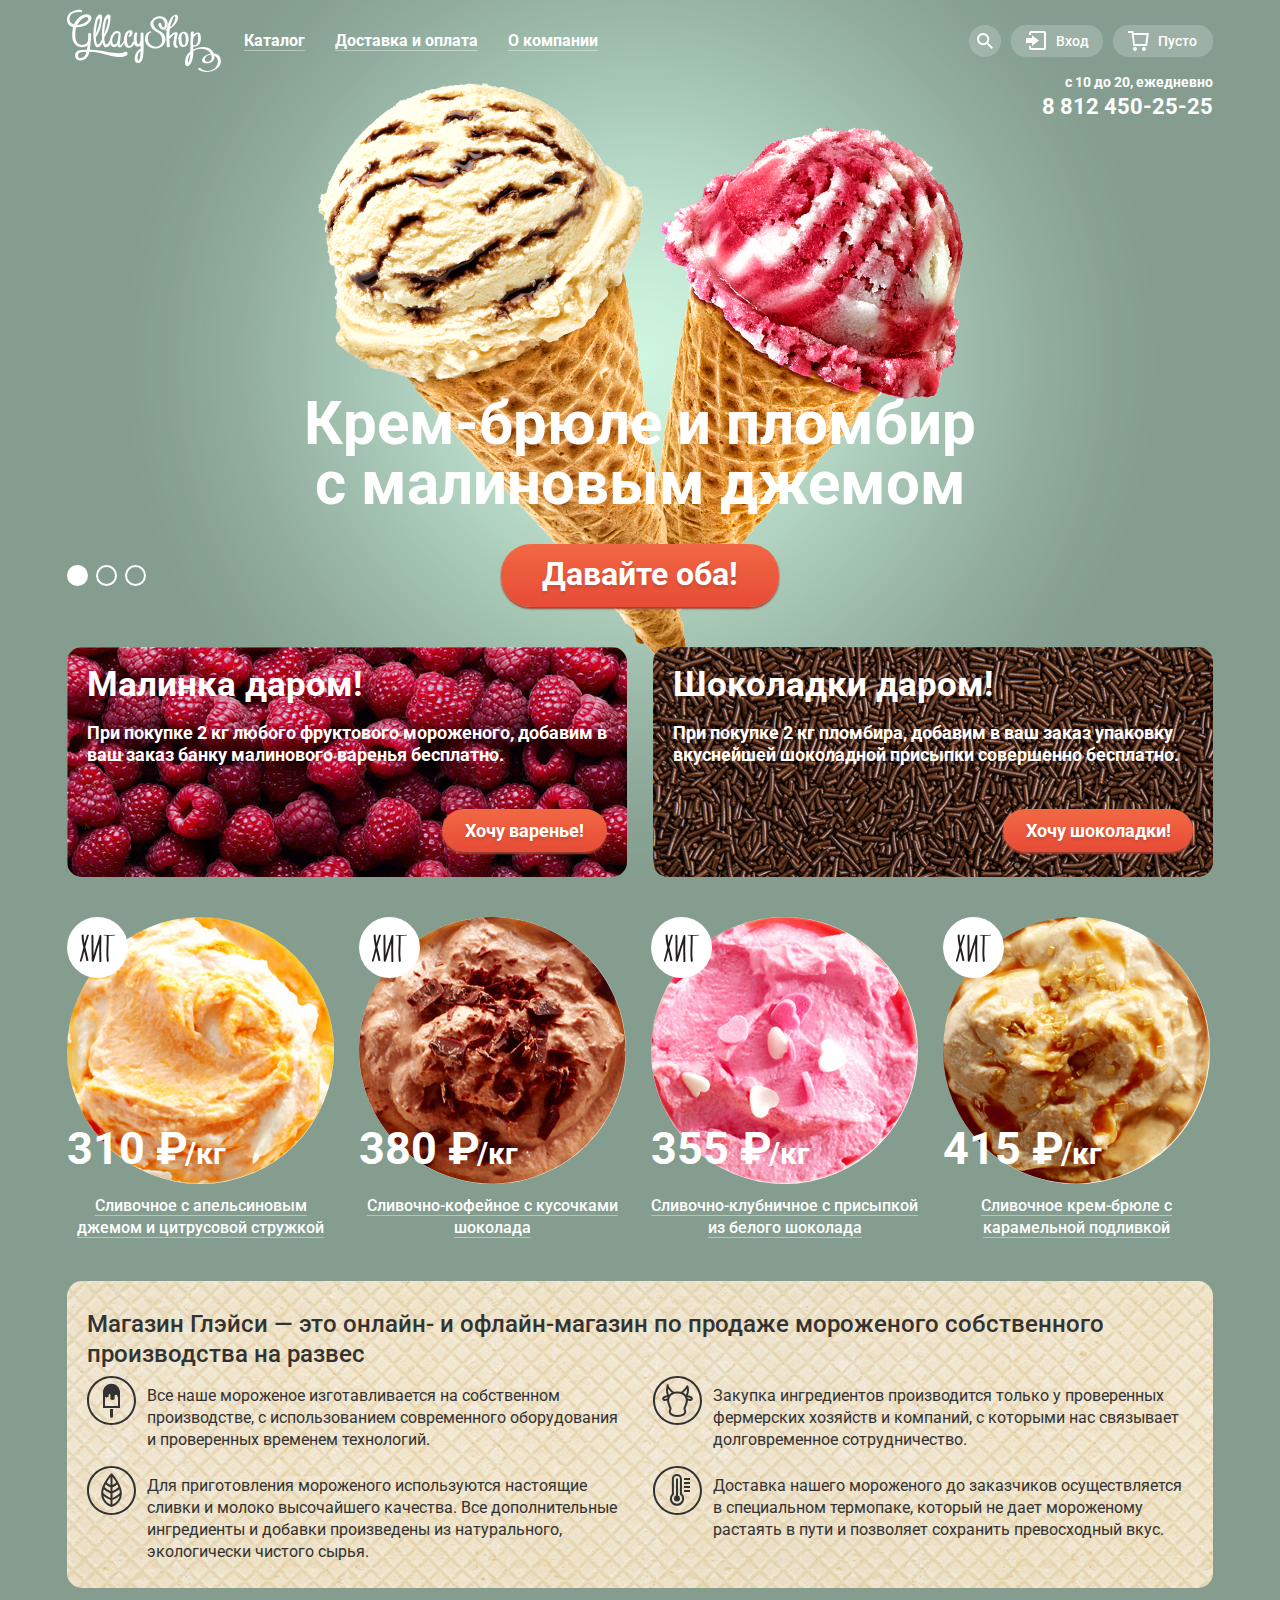
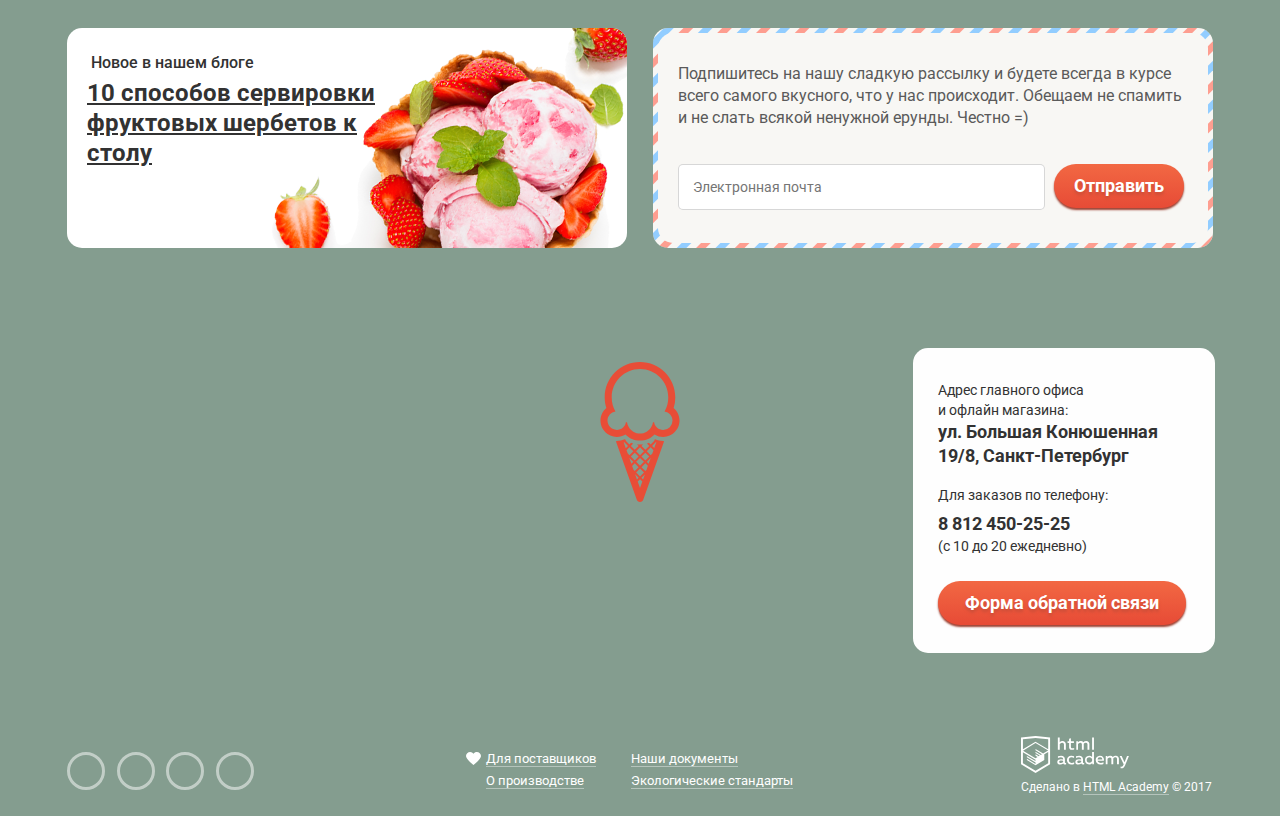
==== index.html @ 601e1387 "Исправления в карте" ====
<!DOCTYPE html>
<html lang="ru">
<head>
    <meta charset="utf-8">
    <title>Главная страница: Глейси</title>
    <link href="https://fonts.googleapis.com/css?family=Roboto:400,500,700" rel="stylesheet">
    <link rel="stylesheet" href="css/normalize.css">
    <link rel="stylesheet" href="css/style.css">
</head>
<body>
<input class="visually-hidden" type="radio" id="product-1" name="toggle" checked>
<input class="visually-hidden" type="radio" id="product-2" name="toggle">
<input class="visually-hidden" type="radio" id="product-3" name="toggle">
<div class="site-wrapper">
    <div class="container">
        <header class="main-header">
            <nav class="main-navigation">
                <a class="main-header-logo">
                    <img src="img/logo.svg" width="154" height="64" alt="Логотип Глэйси">
                </a>
                <ul class="site-navigation">
                    <li class="navigation-item">
                        <a href="catalog.html">Каталог</a>
                        <ul class="catalog-dropdown">
                            <li><a class="catalog-item-new" href="#">Новинки</a></li>
                            <li class="catalog-item-current"><a href="catalog.html">Сливочное</a></li>
                            <li><a href="#">Щербеты</a></li>
                            <li><a href="#">Фруктовый лёд</a></li>
                            <li><a href="#">Мелорин</a></li>
                        </ul>
                    </li>
                    <li class="navigation-item">
                        <a href="#">Доставка и оплата</a>
                    </li>
                    <li class="navigation-item">
                        <a href="#">О компании</a>
                    </li>
                </ul>
                <ul class="user-navigation">
                    <li class="user-navigation-search">
                        <a class="search-link" href="#"></a>
                        <div class="modal modal-search">
                            <form action="#" method="post">
                                <input type="search" name="search" placeholder="Что ищем?" required id="search">
                                <label for="search" class="visually-hidden">Что ищем?</label>
                            </form>
                        </div>
                    </li>
                    <li class="user-navigation-login">
                        <a class="login-link" href="#">Вход</a>
                        <div class="modal modal-login">
                            <form action="#" method="post">
                                <input type="email" name="user-email" placeholder="Электронная почта" id="user-email"
                                       required>
                                <label for="user-email" class="visually-hidden">Электронная почта</label>
                                <input type="password" name="user-password" placeholder="Пароль" id="user-password"
                                       required>
                                <label for="user-password" class="visually-hidden">Пароль</label>
                                <button class="button" type="submit">Войти</button>
                            </form>
                            <div class="user-nav-link">
                                <a href="#">Забыли пароль?</a>
                                <a href="#">Новая регистрация</a>
                            </div>
                        </div>
                    </li>
                    <li class="user-navigation-basket">
                        <a class="basket-link" href="#">Пусто</a>
                    </li>
                </ul>
            </nav>
            <div class="header-info-wrapper">
                <span class="header-hours">с 10 до 20, ежедневно</span>
                <span class="header-phone">8 812 450-25-25</span>
            </div>
        </header>
        <main>
            <section class="slider">
                <div class="slider-controls">
                    <label for="product-1">Первый</label>
                    <label for="product-2">Второй</label>
                    <label for="product-3">Третий</label>
                </div>
                <ul class="slider-list">
                    <li class="slide" id="slide1">
                        <b>Крем-брюле и пломбир с малиновым джемом</b>
                        <a href="#" class="button btn-slide">Давайте оба!</a>
                    </li>
                    <li class="slide" id="slide2">
                        <b>Шоколадный пломбир и лимонный сорбет</b>
                        <a href="#" class="button btn-slide">Давайте оба!</a>
                    </li>
                    <li class="slide" id="slide3">
                        <b>Пломбир с помадкой и клубничный щербет</b>
                        <a href="#" class="button btn-slide">Давайте оба!</a>
                    </li>
                </ul>
            </section>
            <section class="promotions">
                <h2 class="visually-hidden">Специальные акции</h2>
                <ul class="promotions-list">
                    <li>
                        <div class="promo-wrapper">
                            <h3>Малинка даром!</h3>
                            <p>При покупке 2 кг любого фруктового мороженого, добавим в ваш заказ банку малинового
                                варенья
                                бесплатно.</p>
                            <a href="#" class="button btn-promo">Хочу варенье!</a>
                        </div>
                    </li>
                    <li>
                        <div class="promo-wrapper">
                            <h3>Шоколадки даром!</h3>
                            <p>При покупке 2 кг пломбира, добавим в ваш заказ упаковку вкуснейшей шоколадной присыпки
                                совершенно
                                бесплатно.</p>
                            <a href="#" class="button btn-promo btn-promo-chocolate">Хочу шоколадки!</a>
                        </div>
                    </li>
                </ul>
            </section>
            <section class="catalog">
                <h2 class="visually-hidden">Популярные сорта мороженого</h2>
                <ul class="catalog-list">
                    <li class="catalog-item hit">
                        <div class="catalog-wrapper">
                            <img src="img/item-1.jpg" width="267" height="267"
                                 alt="Сливочное мороженое с апельсиновым джемом и цитрусовой стружкой">
                            <p class="item-price">310 ₽<span class="item-kg">/кг</span></p>
                            <a class="item-title" href="#">Сливочное с апельсиновым джемом и цитрусовой стружкой</a>
                            <a href="#" class="button btn-catalog">Быстрый просмотр</a>
                        </div>
                    </li>
                    <li class="catalog-item hit">
                        <div class="catalog-wrapper">
                            <img src="img/item-2.jpg" width="267" height="267"
                                 alt="Сливочно-кофейное мороженое с кусочками шоколада">
                            <p class="item-price">380 ₽<span class="item-kg">/кг</span></p>
                            <a class="item-title" href="#">Сливочно-кофейное с кусочками шоколада</a>
                            <a href="#" class="button btn-catalog">Быстрый просмотр</a>
                        </div>
                    </li>
                    <li class="catalog-item hit">
                        <div class="catalog-wrapper">
                            <img src="img/item-3.jpg" width="267" height="267"
                                 alt="Сливочно-клубничное мороженое с присыпкой из белого шоколада">
                            <p class="item-price">355 ₽<span class="item-kg">/кг</span></p>
                            <a class="item-title" href="#">Сливочно-клубничное с присыпкой из белого шоколада</a>
                            <a href="#" class="button btn-catalog">Быстрый просмотр</a>
                        </div>
                    </li>
                    <li class="catalog-item hit">
                        <div class="catalog-wrapper">
                            <img src="img/item-4.jpg" width="267" height="267"
                                 alt="Сливочное мороженое крем-брюле с карамельной подливкой">
                            <p class="item-price">415 ₽<span class="item-kg">/кг</span></p>
                            <a class="item-title" href="#">Сливочное крем-брюле с карамельной подливкой</a>
                            <a href="#" class="button btn-catalog">Быстрый просмотр</a>
                        </div>
                    </li>
                </ul>
            </section>
            <section class="description-shop">
                <h2>Магазин Глэйси — это онлайн- и офлайн-магазин по продаже мороженого собственного производства на
                    развес</h2>
                <ul class="description-shop-list">
                    <li class="description-shop-item">Все наше мороженое изготавливается на собственном производстве, с
                    использованием современного оборудования и проверенных временем технологий.
                    </li>
                    <li class="description-shop-item">Закупка ингредиентов производится только у проверенных фермерских хозяйств
                    и компаний, с которыми нас связывает долговременное сотрудничество.
                    </li>
                    <li class="description-shop-item">Для приготовления мороженого используются настоящие сливки и молоко
                    высочайшего качества. Все дополнительные ингредиенты и добавки произведены из натурального, экологически
                    чистого сырья.
                    </li>
                    <li class="description-shop-item">Доставка нашего мороженого до заказчиков осуществляется в специальном
                    термопаке, который не дает мороженому растаять в пути и позволяет сохранить превосходный вкус.
                    </li>
                </ul>
            </section>
            <div class="content-wrapper">
                <article class="news-block">
                    <p>Новое в нашем блоге</p>
                    <a href="#">10 способов сервировки<br>фруктовых шербетов к<br>столу</a>
                </article>
                <section class="subscription-wrapper">
                    <div class="subscription">
                        <h2 class="visually-hidden">Подписка на рассылку</h2>
                        <p>Подпишитесь на нашу сладкую рассылку и будете всегда в курсе всего самого вкусного, что у нас
                            происходит. Обещаем не спамить и не слать всякой ненужной ерунды. Честно =)</p>
                        <form action="#" method="post">
                            <input type="email" name="subscription-email"
                                   placeholder="Электронная почта" id="subscription-email" required>
                            <label for="subscription-email" class="visually-hidden">Электронная почта</label>
                            <button class="button btn-inline" type="submit">Отправить</button>
                        </form>
                    </div>
                </section>
            </div>
        </main>
    </div>
    <div class="map-container">
        <div class="contacts">
            <p>Адрес главного офиса<br>и офлайн магазина:<br><span
                    class="big">ул. Большая Конюшенная 19/8, Санкт-Петербург</span>
            </p>
            <p>Для заказов по телефону:</p>
            <p class="contacts-phone"><span class="big">8 812 450-25-25</span><br>(с 10 до 20 ежедневно)</p>
            <button class="button btn-contacts" type="button">Форма обратной связи</button>
        </div>
    </div>
    <section class="map">
        <iframe src="https://www.google.com/maps/embed?pb=!1m14!1m8!1m3!1d1998.5147284673294!2d30.326559491015626!3d59.94019416370472!3m2!1i1024!2i768!4f13.1!3m3!1m2!1s0x4696310fca5ba729%3A0xea9c53d4493c879f!2z0JHQvtC70YzRiNCw0Y8g0JrQvtC90Y7RiNC10L3QvdCw0Y8g0YPQuy4sIDE5LCDQodCw0L3QutGCLdCf0LXRgtC10YDQsdGD0YDQsywgMTkxMTg2!5e0!3m2!1sru!2sru!4v1530303915762"
                width="100%" height="430" frameborder="0" style="border:0" allowfullscreen></iframe>
        <div class="modal modal-feedback">
            <h2>Мы обязательно вам ответим!</h2>
            <button class="modal-close" type="button">Закрыть</button>
            <form action="#" method="post">
                <fieldset>
                    <legend class="visually-hidden">Ваши контактные данные</legend>
                    <input type="text" name="feedback-user-name" placeholder="Как вас зовут?" id="feedback-user-name">
                    <label for="feedback-user-name" class="visually-hidden">Как вас зовут?</label>
                    <input type="email" name="feedback-user-email" placeholder="Ваша почта для ответа?"
                           id="feedback-user-email">
                    <label for="feedback-user-email" class="visually-hidden">Ваша почта для ответа?</label>
                </fieldset>
                <fieldset>
                    <legend class="visually-hidden">Ваше сообщение</legend>
                    <textarea name="feedback-user-message" id="feedback-user-message" cols="30" rows="5"
                              placeholder="Напишите что-нибудь..."></textarea>
                    <label for="feedback-user-message" class="visually-hidden">Напишите что-нибудь...</label>
                </fieldset>
                <button type="submit" class="button">Отправить</button>
            </form>
        </div>
        <div class="modal-overlay"></div>
    </section>
    <div class="container">
        <footer class="main-footer">
            <ul class="footer-social">
                <li><a href="#" class="social-button">
                    <span class="visually-hidden">Твитер</span>
                    <svg xmlns="http://www.w3.org/2000/svg" width="32" height="32" viewBox="0 0 32 32">
                        <path fill="#FFF"
                              d="M16 0C7.164 0 0 7.164 0 16c0 8.837 7.164 16 16 16 8.837 0 16-7.163 16-16 0-8.836-7.163-16-16-16zm7.944 12.809c-.251 6.516-3.463 10.832-10.992 10.702h-.486c-.447 0-4.543-.443-5.344-1.823 2.479.19 4.247-.406 5.12-1.136-1.048-.289-2.923-.461-3.251-2.848.384.104.618.221 1.299.113-1.307-.824-2.758-1.519-2.679-3.643.311.317 1.164.518 1.46.457-.768-.233-2.149-3.244-.974-4.781 1.984 1.79 4.075 3.482 7.804 3.643.227-2.214 1.24-3.699 3.168-4.325 1.84-.479 3.255.26 3.901 1.138.737-.224 1.453-.466 2.193-.685-.004.833-.569 1.463-.935 1.709.747.165 1.423-.475 1.423-.475-.184.963-1.094 1.725-1.707 1.954z"/>
                    </svg>
                </a></li>
                <li><a href="#" class="social-button">
                    <span class="visually-hidden">Инстаграм</span>
                    <svg xmlns="http://www.w3.org/2000/svg" width="32" height="32" viewBox="0 0 32 32">
                        <g fill="#FFF">
                            <path d="M20.916 16a4.938 4.938 0 1 1-9.877 0c0-.394.051-.773.138-1.14h-.897v6.838h11.396V14.86h-.897c.086.367.137.746.137 1.14z"/>
                            <path d="M15.978 18.659c1.466 0 2.659-1.193 2.659-2.659s-1.193-2.659-2.659-2.659c-1.466 0-2.659 1.193-2.659 2.659s1.192 2.659 2.659 2.659zM18.637 10.302h3.039v3.039h-3.039z"/>
                            <path d="M16 0C7.164 0 0 7.164 0 16c0 8.837 7.164 16 16 16 8.837 0 16-7.163 16-16 0-8.836-7.163-16-16-16zm7.955 21.698a2.285 2.285 0 0 1-2.279 2.279H10.279A2.285 2.285 0 0 1 8 21.698V10.302a2.286 2.286 0 0 1 2.279-2.279h11.396a2.286 2.286 0 0 1 2.279 2.279v11.396z"/>
                        </g>
                    </svg>
                </a></li>
                <li><a href="#" class="social-button">
                    <span class="visually-hidden">Фейсбук</span>
                    <svg xmlns="http://www.w3.org/2000/svg" width="32" height="32" viewBox="0 0 32 32">
                        <path fill="#FFF"
                              d="M16 0C7.164 0 0 7.163 0 16s7.164 16 16 16c8.837 0 16-7.164 16-16S24.837 0 16 0zm4.062 9.455h-3.021v3.444h3.021v3.445h-3.021v8.61H14.02v-8.61H11v-3.445h3.021V9.455c0-1.902 1.353-3.445 3.021-3.445h3.021v3.445z"/>
                    </svg>
                </a></li>
                <li><a href="#" class="social-button">
                    <span class="visually-hidden">ВКонтакте</span>
                    <svg xmlns="http://www.w3.org/2000/svg" width="32" height="32" viewBox="0 0 32 32">
                        <g fill="#FFF">
                            <path d="M16.637 14.495c.402-.019.719-.082.951-.188.326-.145.54-.33.641-.559.101-.229.15-.496.15-.797 0-.232-.058-.465-.174-.697-.116-.232-.322-.405-.617-.517-.264-.1-.592-.155-.984-.165a76.242 76.242 0 0 0-1.652-.014h-.339v2.965h.565c.571 0 1.057-.009 1.459-.028zM18.118 17.084c-.282-.081-.672-.125-1.166-.132a127.97 127.97 0 0 0-1.55-.009h-.79v3.493h.264c1.014 0 1.74-.003 2.18-.009a3.2 3.2 0 0 0 1.212-.245c.377-.157.633-.364.774-.625s.214-.562.214-.9c0-.446-.088-.788-.261-1.03-.17-.241-.464-.423-.877-.543z"/>
                            <path d="M16 0C7.164 0 0 7.164 0 16c0 8.837 7.164 16 16 16 8.837 0 16-7.163 16-16 0-8.836-7.163-16-16-16zm6.602 20.531a3.73 3.73 0 0 1-1.124 1.327c-.552.415-1.161.71-1.823.886s-1.501.264-2.519.264h-6.121V8.987h5.443c1.13 0 1.957.038 2.48.113a5.126 5.126 0 0 1 1.561.5c.533.27.929.632 1.189 1.087.26.455.392.975.392 1.558 0 .678-.179 1.278-.536 1.795-.358.518-.863.92-1.517 1.208v.075c.917.182 1.642.559 2.179 1.13.537.571.807 1.325.807 2.261 0 .678-.138 1.283-.411 1.817z"/>
                        </g>
                    </svg>
                </a></li>
            </ul>
            <ul class="footer-navigation">
                <li><a class="link-heart" href="#">Для поставщиков</a></li>
                <li><a href="#">Наши документы</a></li>
                <li><a href="#">О производстве</a></li>
                <li><a href="#">Экологические стандарты</a></li>
            </ul>
            <div class="footer-copyright">
                <a href="https://htmlacademy.ru"><img src="img/logo-htmlacademy.svg" width="108" height="39"
                                                      alt="Логотип HTML Academy"></a>
                <p>Сделано в <a class="academy" href="https://htmlacademy.ru/intensive/htmlcss">HTML Academy</a> &copy;
                    2017</p>
            </div>
        </footer>
    </div>
</div>
</body>
</html>
---- css/style.css ----
body {
    margin: 0;
    padding: 0;
    font-family: "Roboto", "Arial", sans-serif;
    font-size: 16px;
    line-height: 22px;
    font-weight: 400;
    color: #ffffff;
    min-width: 1200px;
    background-color: #849d8f;
}

.visually-hidden {
    position: absolute;
    width: 1px;
    height: 1px;
    margin: -1px;
    border: 0;
    padding: 0;
    clip: rect(0 0 0 0);
    overflow: hidden;
}

img {
    max-width: 100%;
    height: auto;
}

.site-wrapper {
    background-color: #849d8f;
    background-image: url("../img/slide1.png");
    background-repeat: no-repeat;
    background-position: top center;
    transition: background-image 0.5s ease, background-color 0.5s ease;
}

.site-wrapper::before,
.site-wrapper::after {
    content: "";
    visibility: hidden;
}

.site-wrapper::before {
    background-image: url("../img/slide2.png");
}

.site-wrapper::after {
    background-image: url("../img/slide3.png");
}

.container {
    width: 1146px;
    margin: 0 auto;
    padding: 0 27px;
}

.main-navigation {
    display: flex;
    justify-content: flex-start;
    align-items: center;
    padding-top: 9px;
}

/* навигация */

.site-navigation {
    display: flex;
    flex-wrap: wrap;
    list-style: none;
    margin: 0;
    margin-left: 8px;
    padding: 0;
    width: 680px;
}

.site-navigation > li {
    position: relative;
    padding-bottom: 5px;
}

.site-navigation a {
    display: block;
    padding: 7px 15px;
    font-weight: 700;
    font-size: 16px;
    line-height: 18px;
    color: #ffffff;
    text-decoration: none;
    white-space: nowrap;
}

.navigation-item:hover > a {
    color: #323232;
    background-color: #f7f6f3;
    border-radius: 15px;
}

.navigation-item > a:active {
    background-color: #ededed;
    box-shadow: inset 0 2px 1px #696969;
}

.navigation-item > a::after {
    content: "";
    display: block;
    height: 1px;
    background-color: rgba(255, 255, 255, 0.4);
}

.navigation-item > a:hover::after {
    background-color: transparent;
}

.navigation-item > a.nav-item-current {
    color: #ffffff;
    background-color: #d07058;
    border-radius: 15px;
}

.navigation-item:hover > a.nav-item-current {
    color: #ffffff;
    background-color: #d07058;
}

.navigation-item > a.nav-item-current::after {
    background-color: transparent;
}

/*  выпадающее меню  */

.site-navigation .catalog-dropdown {
    position: absolute;
    top: 37px;
    display: none;
    box-sizing: border-box;
    width: 143px;
    margin-left: -7px;
    padding: 0;
    list-style: none;
    background-color: #f8f7f4;
    border-radius: 5px;
    box-shadow: 0 20px 20px rgba(0, 0, 0, 0.4);
    overflow: hidden;
    z-index: 10;
}

.navigation-item:hover .catalog-dropdown {
    display: block;
}

.catalog-dropdown a {
    padding: 8px 5px 8px 22px;
    font-size: 14px;
    line-height: 16px;
    font-weight: 400;
    color: #323232;
    white-space: normal;
}

.catalog-dropdown a:hover {
    background-color: #fbded8;
    border-radius: 0;
}

.catalog-dropdown a:active {
    background-color: #f6b5a5;
}

.catalog-dropdown a.catalog-item-current {
    color: #ffffff;
    background-color: #d07058;
}

.catalog-dropdown .catalog-item-new {
    position: relative;
    padding-top: 11px;
    padding-bottom: 13px;
    font-weight: 700;
}

.catalog-dropdown .catalog-item-new::after {
    content: "";
    position: absolute;
    left: 6px;
    right: 9px;
    bottom: 0;
    height: 1px;
    background-color: rgba(53, 53, 53, 0.2);
}

/*  выпадающее меню  конец*/

.modal {
    background-color: #f8f7f4;
    border-radius: 10px;
    color: #323232;
    border-radius: 5px;
    box-shadow: 3px 5px 25px 3px #56645c;
    padding: 20px 25px 25px 25px;
    -webkit-box-sizing: border-box;
    -moz-box-sizing: border-box;
    box-sizing: border-box;
}

.modal input[type=text],
.modal input[type=search],
.modal input[type=email],
.subscription input[type=email],
.modal input[type=password],
.modal textarea {
    box-sizing: border-box;
    padding: 10px 14px;
    margin-bottom: 20px;
    overflow: hidden;
    font-size: 14px;
    line-height: 24px;
    color: #000000;
    white-space: nowrap;
    border: 1px solid rgba(178, 178, 178, 0.52);
    border-radius: 5px;
}

.modal input[type=text]:hover,
.modal input[type=search]:hover,
.modal input[type=email]:hover,
.subscription input[type=email]:hover,
.modal input[type=password]:hover,
.modal textarea:hover {
    padding: 9px 13px;
    border: 2px solid rgba(154, 154, 154, 0.52);
}

.modal input[type=text]:focus,
.modal input[type=search]:focus,
.modal input[type=email]:focus,
.subscription input[type=email]:focus,
.modal input[type=password]:focus,
.modal textarea:focus {
    padding: 9px 13px;
    font-weight: 700;
    border: 2px solid rgba(46, 136, 228, 0.52);
    outline: none;
}

:focus::-webkit-input-placeholder {
    color: transparent;
}

:focus::-moz-placeholder {
    color: transparent;
}

:focus:-moz-placeholder {
    color: transparent;
}

:focus:-ms-input-placeholder {
    color: transparent;
}

.user-navigation {
    display: flex;
    justify-content: space-between;
    justify-items: center;
    list-style: none;
    margin: 0;
    margin-left: auto;
    padding: 0;
    max-width: 261px;
}

.user-navigation > li:not(:last-child) {
    padding-right: 10px;
}

.search-link {
    display: block;
    width: 32px;
    height: 32px;
    border-radius: 50%;
    background: rgba(255, 255, 255, 0.2) url("../img/loupe.svg") no-repeat center;
    background-size: 50%;
}

.user-navigation > li {
    position: relative;
    padding-bottom: 7px;
}

.user-navigation-search:hover .search-link {
    background: #f8f7f4 url("../img/loupe-dark.svg") no-repeat center;
}

.modal-search {
    display: none;
}

.user-navigation-search:hover .modal-search {
    display: block;
    position: absolute;
    top: 40px;
    right: 10px;
    width: 342px;
    height: 84px;
    z-index: 10;
}

.modal-search input {
    width: 100%;
}

.login-link {
    position: relative;
    display: block;
    font-weight: 500;
    font-size: 14px;
    line-height: 16px;
    color: #ffffff;
    text-decoration: none;
    width: 92px;
    height: 32px;
    background-color: rgba(255, 255, 255, 0.2);
    border-radius: 15px;
    padding-top: 8px;
    padding-bottom: 8px;
    padding-left: 45px;
    -webkit-box-sizing: border-box;
    -moz-box-sizing: border-box;
    box-sizing: border-box;
}

.user-navigation-login:hover .login-link,
.user-navigation-login:focus .login-link {
    color: #323232;
    background-color: #f8f7f4;
}

.login-link::before {
    content: "";
    position: absolute;
    top: 6px;
    left: 15px;
    width: 20px;
    height: 19px;
    background-image: url("../img/enter1.svg");
    background-repeat: no-repeat;
    background-position: 0 0;

}

.user-navigation-login:hover .login-link::before,
.user-navigation-login:focus .login-link::before,
.user-navigation-login:active .login-link::before {
    background-image: url("../img/enter2.svg");
}

.modal-login {
    display: none;
}

.user-navigation-login:hover .modal-login {
    display: block;
    position: absolute;
    top: 40px;
    right: 10px;
    width: 278px;
    z-index: 20;
}

.modal-login input {
    width: 100%;
}

.user-nav-link {
    float: right;
    width: 130px;
    margin-top: -42px;
}

.user-nav-link a {
    margin-left: 10px;
    font-size: 13px;
    line-height: 24px;
    color: #323232;
    text-decoration: none;
    border-bottom: 1px solid rgba(0, 0, 0, 0.3);
}

.user-nav-link a:hover,
.user-nav-link a:focus,
.user-nav-link a:active {
    color: #e84d37;
    border-bottom: 1px solid rgba(232, 77, 55, 0.3);
}

.basket-link {
    position: relative;
    display: block;
    font-weight: 500;
    font-size: 14px;
    line-height: 16px;
    color: #ffffff;
    text-decoration: none;
    width: 100px;
    height: 32px;
    background-color: rgba(255, 255, 255, 0.2);
    border-radius: 15px;
    padding-top: 8px;
    padding-bottom: 8px;
    padding-left: 45px;
    -webkit-box-sizing: border-box;
    -moz-box-sizing: border-box;
    box-sizing: border-box;
}

.basket-link:hover,
.basket-link:focus {
    color: #323232;
    background-color: #f8f7f4;
}

.basket-link::before {
    content: "";
    position: absolute;
    top: 6px;
    left: 15px;
    width: 21px;
    height: 20px;
    background-image: url("../img/basket.svg");
    background-repeat: no-repeat;
    background-position: 0 0;

}

.basket-link:hover::before,
.basket-link:focus::before,
.basket-link:active::before {
    background-image: url("../img/basket-red.svg");
}

.basket-link-full {
    position: relative;
    display: block;
    font-weight: 500;
    font-size: 14px;
    line-height: 16px;
    color: #323232;
    text-decoration: none;
    width: 118px;
    height: 32px;
    background-color: #f8f7f4;
    border-radius: 15px;
    padding-top: 8px;
    padding-bottom: 8px;
    padding-left: 45px;
    -webkit-box-sizing: border-box;
    -moz-box-sizing: border-box;
    box-sizing: border-box;
}

.basket-link-full::before {
    content: "";
    position: absolute;
    top: 6px;
    left: 15px;
    width: 21px;
    height: 20px;
    background-image: url("../img/basket-red.svg");
    background-repeat: no-repeat;
    background-position: 0 0;
}

.modal-basket {
    display: none;
}

.user-navigation-basket:hover .modal-basket {
    display: flex;
    flex-direction: column;
    position: absolute;
    top: 40px;
    right: 0;
    width: 540px;
    padding-left: 14px;
    padding-right: 14px;
    z-index: 20;
}

.basket-list {
    font-size: 13px;
    line-height: 16px;
    color: #323232;
}

.basket-list tr {
    vertical-align: center;
}

.basket-list td {
    padding: 5px;
}

.basket-list img {
    border-radius: 50%;
}

.basket-list .price {
    color: #999999
}

.basket-list .words-nowrap {
    white-space: nowrap;
}

.line-grey {
    width: 100%;
    height: 1px;
    margin-top: 15px;
    margin-bottom: 5px;
    background-color: rgba(202, 202, 199, 1);
}

.basket-total {
    font-size: 15px;
    line-height: 18px;
    font-weight: 700;
    align-self: flex-end;
}

.modal-basket .button {
    align-self: flex-end;
}

.button-close {
    width: 12px;
    height: 12px;
    font-size: 0;
    border: 0;
    cursor: pointer;
    background-color: transparent;
    margin-left: -5px;
}

.button-close::before,
.button-close::after {
    content: "";
    position: absolute;
    width: 12px;
    height: 1px;
    margin-left: -6px;
    background-color: #2c2829;
}

.button-close::before {
    transform: rotate(45deg);
}

.button-close::after {
    transform: rotate(-45deg);
}

.header-info-wrapper {
    margin-top: -5px;
    display: flex;
    flex-direction: column;
    align-items: flex-end;
}

.header-hours {
    font-size: 14px;
    line-height: 16px;
    font-weight: 700;
    margin-bottom: 5px;
}

.header-phone {
    font-size: 22px;
    line-height: 24px;
    font-weight: 700;
}

.breadcrumbs-wrapper {
    display: flex;
    justify-content: flex-start;
    flex-direction: column;
}

.page-title {
    font-size: 35px;
    line-height: 41px;
    font-weight: 700;
    order: 1;
    margin-top: 6px;
}

.breadcrumbs {
    list-style: none;
    margin: 0;
    margin-top: -20px;
    padding: 0;
    font-size: 14px;
    line-height: 16px;
    order: 0;
    display: flex;
}

.breadcrumbs li {
    padding-right: 20px;
    position: relative;
}

.breadcrumbs li:not(:last-child)::after {
    content: "»";
    position: absolute;
    right: 5px;
    color: #ffffff;
}

.breadcrumbs a {
    color: #ffffff;
    text-decoration: none;
    border-bottom: 1px solid rgba(255, 255, 255, 0.4);
}

.breadcrumbs a:hover,
.breadcrumbs a:active,
.breadcrumbs a:focus {
    color: #ffbc9e;
    color: #ffbc9e;
    border-bottom: 1px solid rgba(255, 188, 158, 0.3);
}

.search-form {
    display: flex;
    flex-wrap: wrap;
    justify-content: space-between;
    width: 880px;
    margin-bottom: 40px;
}

.slider {
    position: relative;
    padding-top: 275px;
}

.slider-controls {
    position: absolute;
    bottom: 20px;
    left: 0;
    z-index: 20;
    font-size: 0;
}

.slider-controls label {
    display: inline-block;
    width: 17px;
    height: 17px;
    margin-right: 8px;
    vertical-align: top;
    background-color: transparent;
    border: 2px solid #ffffff;
    border-radius: 50%;
    cursor: pointer;
}

.slider-list {
    margin: 0;
    padding: 0;
    list-style: none;
}

.slide {
    width: 700px;
    text-align: center;
    margin: 0 auto;
    margin-bottom: 40px;
    display: none;
}

.slide b {
    font-size: 60px;
    line-height: 60px;
    font-weight: 700;
}

#product-1:checked ~ .site-wrapper {
    background-color: #849d8f;
    background-image: url("../img/slide1.png");
}

#product-2:checked ~ .site-wrapper {
    background-color: #8996a6;
    background-image: url("../img/slide2.png");
}

#product-3:checked ~ .site-wrapper {
    background-color: #9d8b84;
    background-image: url("../img/slide3.png");
}

#product-1:checked ~ .site-wrapper #slide1,
#product-2:checked ~ .site-wrapper #slide2,
#product-3:checked ~ .site-wrapper #slide3 {
    display: block;
}

#product-1:checked ~ .site-wrapper label[for="product-1"],
#product-2:checked ~ .site-wrapper label[for="product-2"],
#product-3:checked ~ .site-wrapper label[for="product-3"] {
    background-color: #ffffff;
}

.promotions-list {
    list-style: none;
    margin: 0;
    margin-bottom: 30px;
    padding: 0;
    display: flex;
    justify-content: space-between;
}

.promo-wrapper {
    margin: 20px;
    display: flex;
    flex-direction: column;
}

.promo-wrapper h3 {
    font-size: 35px;
    line-height: 41px;
    font-weight: 700;
    margin-top: -3px;
    margin-bottom: 20px;
}

.promo-wrapper p {
    font-size: 18px;
    line-height: 22px;
    font-weight: 700;
    margin-top: -3px;
    margin-bottom: 40px;
}

.promotions-list li:first-child {
    width: 560px;
    min-height: 230px;
    background-color: #a60929;
    background-image: url("../img/bg-raspberries.jpg");
    background-repeat: no-repeat;
    border-radius: 15px;
}

.promotions-list li:last-child {
    width: 560px;
    min-height: 230px;
    background-color: #714530;
    background-image: url("../img/bg-chocolate.jpg");
    background-repeat: no-repeat;
    border-radius: 15px;
}

.catalog-list {
    list-style: none;
    margin: 0;
    padding: 0;
    display: flex;
    justify-content: flex-start;
    flex-wrap: wrap;
}

.catalog-item {
    position: relative;
    width: 267px;
    margin-bottom: 32px;
}

.hit {
    margin-bottom: 42px;
}

.catalog-item:not(:nth-child(4n)) {
    margin-right: 25px;
}

.catalog-list .hit::before {
    content: "";
    position: absolute;
    width: 62px;
    height: 62px;
    top: 10px;
    background-image: url("../img/hit.svg");
    background-repeat: no-repeat;
    background-position: 0 0;
    z-index: 30;
}

.catalog-wrapper {
    text-align: center;
    margin-top: 10px;
    z-index: 25;
}

.catalog-wrapper img {
    margin-bottom: 5px;
}

.catalog-item:hover .catalog-wrapper {
    position: absolute;
    width: 267px;
    top: -6px;
    left: -13px;
    padding: 6px 13px 20px 13px;
    background-color: rgba(255, 255, 255, 0.3);
    box-shadow: 0 20px 30px rgba(0, 0, 0, 0.2);
    border-radius: 5px;
    z-index: 20;
}

.item-price {
    font-size: 45px;
    line-height: 45px;
    font-weight: 700;
    position: absolute;
    top: 174px;
}

.item-kg {
    font-size: 30px;
    margin-left: -3px;
}

.catalog-item:hover .item-price {
    top: 170px;
}

.item-title {
    font-size: 16px;
    line-height: 22px;
    font-weight: 500;
    color: #ffffff;
    text-decoration: none;
    border-bottom: 1px solid rgba(255, 255, 255, 0.4);
}

.item-title:hover,
.item-title:focus {
    border-bottom-color: transparent;
}

.catalog-item img {
    border-radius: 50%;
}

.description-shop {
    background-color: #eee1c6;
    background-image: url("../img/bg-wafer.jpg");
    color: #323232;
    width: 100%;
    margin-bottom: 40px;
    padding: 35px 20px 25px 20px;
    border-radius: 15px;
    -webkit-box-sizing: border-box;
    -moz-box-sizing: border-box;
    box-sizing: border-box;
}

.description-shop h2 {
    font-size: 24px;
    line-height: 30px;
    font-weight: 500;
    margin-top: -7px;
    margin-bottom: 0;
    padding: 0;
}

.description-shop-list {
    list-style: none;
    padding: 0;
    margin: 0;
    display: flex;
    flex-wrap: wrap;
    justify-content: space-between;
    width: 100%;
}

.description-shop-item {
    width: 540px;
    padding-left: 60px;
    padding-top: 9px;
    -webkit-box-sizing: border-box;
    -moz-box-sizing: border-box;
    box-sizing: border-box;
    margin-top: 7px;
}

.description-shop-list li:nth-child(1) {
    background-image: url("../img/ice-cream.svg");
    background-repeat: no-repeat;
}

.description-shop-list li:nth-child(2) {
    background-image: url("../img/cow.svg");
    background-repeat: no-repeat;
}

.description-shop-list li:nth-child(3) {
    background-image: url("../img/eco.svg");
    background-repeat: no-repeat;
    margin-top: 15px;
}

.description-shop-list li:nth-child(4) {
    background-image: url("../img/thermometer.svg");
    background-repeat: no-repeat;
    margin-top: 15px;
}

.content-wrapper {
    display: flex;
    justify-content: space-between;
    margin-bottom: 40px;
    align-items: flex-start;
}

.news-block {
    width: 560px;
    min-height: 220px;
    background-color: #ffffff;
    background-image: url("../img/bg-strawberry.png");
    background-repeat: no-repeat;
    border-radius: 15px;
    padding-top: 20px;
    padding-left: 20px;
    -webkit-box-sizing: border-box;
    -moz-box-sizing: border-box;
    box-sizing: border-box;
}

.news-block p {
    font-size: 16px;
    line-height: 22px;
    color: #323232;
    font-weight: 500;
    margin: 0;
    margin-top: 2px;
    margin: 4px;
    padding: 0;
}

.news-block a {
    font-size: 24px;
    line-height: 30px;
    font-weight: 700;
    color: #323232;

}

.news-block a:hover,
.news-block a:focus {
    color: #e84d37;
}

.subscription-wrapper {
    width: 560px;
    min-height: 220px;
    background-color: #f8f7f4;
    background-image: url("../img/bg-post.svg");
    border-radius: 15px;
    padding: 5px;
    -webkit-box-sizing: border-box;
    -moz-box-sizing: border-box;
    box-sizing: border-box;
}

.subscription {
    width: 550px;
    min-height: 210px;
    background-color: #f8f7f4;
    border-radius: 15px;
    color: #5a5a5a;
    padding-top: 30px;
    padding-left: 20px;
    padding-right: 20px;
    -webkit-box-sizing: border-box;
    -moz-box-sizing: border-box;
    box-sizing: border-box;
}

.subscription p {
    margin-top: 0;
    margin-bottom: 35px;
}

.subscription input[type=email] {
    display: inline-block;
    width: 367px;
    margin-right: 5px;
}

.map {
    width: 100%;
    height: 430px;
    /*
    background-image: url("../img/map.jpg");
    background-size: cover;
    z-index: 0;
    */
}

.map-container {
    position: relative;
    width: 1146px;
    margin: 0 auto;
    padding: 0 27px;
}

.map-container::after {
    content: "";
    position: absolute;
    background-image: url("../img/pin.svg");
    width: 80px;
    height: 140px;
    top: 74px;
    left: 560px;
}

.contacts {
    position: absolute;
    top: 60px;
    right: 0;
    width: 302px;
    min-height: 305px;
    background-color: #fefefe;
    color: #323232;
    border-radius: 15px;
    -webkit-box-sizing: border-box;
    -moz-box-sizing: border-box;
    box-sizing: border-box;
    padding-top: 32px;
    padding-left: 25px;
    padding-right: 25px;
    margin-right: 25px;
}

.contacts p {
    margin: 0;
    padding-top: 0;
    padding-bottom: 17px;
    font-size: 14px;
    line-height: 20px;
    font-weight: 400;
}

p.contacts-phone {
    margin-top: -10px;
    padding: 0;
    margin-bottom: 25px;
}

.big {
    font-size: 18px;
    line-height: 24px;
    font-weight: 700;
}

.modal-feedback {
    display: none;
    position: fixed;
    top: 50%;
    left: 50%;
    width: 476px;
    box-sizing: border-box;
    margin-top: -220px;
    margin-left: -240px;
    z-index: 50;
}

.modal-feedback h2 {
    margin-top: 0;
    font-size: 24px;
    line-height: 28px;
}

.modal-close {
    position: absolute;
    top: 15px;
    right: 15px;
    width: 17px;
    height: 17px;
    font-size: 0;
    background-color: #f8f7f4;
    border: 0;
    outline: 0;
    cursor: pointer;
}

.modal-close::before,
.modal-close::after {
    content: "";
    position: absolute;
    top: 7px;
    left: -7px;
    width: 22px;
    height: 2px;
    background-color: #000000;
    border-radius: 1px;
}

.modal-close::before {
    transform: rotate(45deg);
}

.modal-close::after {
    transform: rotate(-45deg);
}

.modal-close:hover::before,
.modal-close:hover::after {
    background-color: #323232;
}

fieldset {
    border: none;
}

.modal-feedback fieldset {
    margin: 0;
    padding: 0;
}

.modal-feedback input {
    width: 267px;
}

.modal-feedback textarea {
    width: 100%;
}

.modal-feedback .button {
    float: right;
}

.modal-overlay {
    display: none;
    position: fixed;
    top: 0;
    left: 0;
    width: 100%;
    height: 100%;
    background-color: rgba(0, 0, 0, 0.3);
    z-index: 40;
}

.button {
    display: block;
    background-image: linear-gradient(#f26843, #e74b36);
    box-shadow: 0 2px 2px 0 #9e4334;
    border-radius: 30px;
    text-decoration: none;
    font-size: 18px;
    line-height: 24px;
    font-weight: 700;
    color: #ffffff;
    text-align: center;
    text-shadow: 0 3px 3px #ca4e39;
    padding: 10px 20px;
    border: none;
    cursor: pointer;
}

.button:hover {
    background-image: linear-gradient(#ec6e5d, #f58669);
    box-shadow: 0 1px 2px #ac1000;
}

.button:active {
    background-image: linear-gradient(#e1613e, #d74632);
    box-shadow: inset 0 2px 2px #942718;
}

.btn-inline {
    display: inline-block;
}

a.btn-slide {
    display: inline-block;
    width: 278px;
    height: 63px;
    font-size: 32px;
    line-height: 44px;
    font-weight: 700;
    margin-top: 30px;
    padding: 8px 17px;
    -webkit-box-sizing: border-box;
    -moz-box-sizing: border-box;
    box-sizing: border-box;
}

a.btn-promo {
    width: 165px;
    height: 43px;
    font-size: 18px;
    line-height: 24px;
    font-weight: 700;
    padding: 10px 15px;
    -webkit-box-sizing: border-box;
    -moz-box-sizing: border-box;
    box-sizing: border-box;
    margin-left: auto;
    margin-top: 3px;
}

a.btn-promo-chocolate {
    width: 190px;
    margin-left: auto;
}

a.btn-catalog {
    display: none;
    width: 200px;
    height: 43px;
    font-size: 18px;
    line-height: 24px;
    font-weight: 700;
    padding: 9px 15px;
    color: #ffffff;
    margin-top: 10px;
    -webkit-box-sizing: border-box;
    -moz-box-sizing: border-box;
    box-sizing: border-box;
}

.catalog-item:hover a.btn-catalog {
    display: inline-block;
}

.btn-contacts {
    padding-left: 27px;
    padding-right: 27px;
}

.search-form fieldset {
    margin: 0;
    padding: 0;
    -webkit-appearance: none;
    -moz-appearance: none;
    appearance: none;
}

.fieldset-wrapper {
    display: flex;
    justify-content: space-between;
    width: 860px;
}

.filters {
    margin-bottom: 13px;
}

.filters legend {
    font-size: 14px;
    line-height: 16px;
    font-weight: 500;
    padding-left: 16px;
    padding-bottom: 7px;
}

.filters label {
    font-size: 16px;
    line-height: 18px;
    font-weight: 500;
}

.filter-wrapper {
    position: relative;
    padding: 8px 15px;
    margin-bottom: 15px;
    height: 38px;
    background-color: rgba(255, 255, 255, 0.2);
    border-radius: 20px;
    box-sizing: border-box;
}

.search-form:last-child {
    margin-bottom: 10px;
}

.select-wrapper {
    width: 193px;
    height: 40px;
    overflow: hidden;
    border-radius: 20px;
    background: rgba(255, 255, 255, 0.2) url("../img/icon-down-dir.svg") no-repeat;
    background-position: 170px center;
}

.select-wrapper:hover {
    background-image: url("../img/icon-down-dir.png");
    background-repeat: no-repeat;
    background-position: 170px center;
}

.search-form select {
    width: 220px;
    height: 36px;
    border-radius: 20px;
    background: transparent;
    border-style: none;
    outline: 0;
    font-size: 16px;
    line-height: 18px;
    font-weight: 500;
    color: #ffffff;
    margin-left: 15px;
    -webkit-appearance: none;
    -moz-appearance: none;
    appearance: none;
}

.search-form select:hover {
    color: #323232;
}

.search-form option {
    color: #323232;
}

.filter-toggle-wrapper {
    width: 217px;
    position: relative;
    padding: 8px 15px;
    height: 40px;
    background-color: rgba(255, 255, 255, 0.2);
    border-radius: 20px;
    box-sizing: border-box;
}

.scale {
    position: absolute;
    top: 18px;
    left: 15px;
    width: 180px;
    height: 4px;
    background-color: #ffffff;
    opacity: 0.5;
}

.bar,
.toggle {
    position: absolute;
    top: 16px;
    left: 44px;
    width: 98px;
    height: 4px;
}

.toggle {
    top: 10px;
    left: 34px;
    width: 20px;
    height: 20px;
    background-image: url("../img/filter-button.svg");
    background-position: 0 0;
    cursor: pointer;
}

.toggle-max {
    position: absolute;
    top: 10px;
    left: 132px;
}

.search-form input[type=radio],
.search-form input[type=checkbox] {
    display: none;
}

.search-form input[type=radio] + label,
.search-form input[type=checkbox] + label {
    margin-right: 10px;
}

.search-form input[type=radio] + label:last-child,
.search-form input[type=checkbox] + label:last-child {
    margin-right: 5px;
}

.search-form input[type=radio]:not(checked) + label::before {
    content: "";
    display: inline-block;
    vertical-align: middle;
    margin-right: 10px;
    width: 26px;
    height: 26px;
    background: url(../img/radio-off.svg) no-repeat;
    background-position: 0 0;
    opacity: 0.8;
    border: none;
}

.search-form input[type=radio]:not(checked):disabled + label::before {
    opacity: 0.4;
}

.search-form input[type=radio]:not(checked) + label:hover::before {
    opacity: 1;
}

.search-form input[type=radio]:checked + label::before {
    background: url(../img/radio-on.svg) no-repeat;
    background-position: 0 0;
    opacity: 0.8;
}

.search-form input[type=radio]:checked:disabled + label::before {
    opacity: 0.4;
}

.search-form input[type=radio]:checked + label:hover::before {
    opacity: 1;
}

.search-form input[type=checkbox]:not(checked) + label::before {
    content: "";
    display: inline-block;
    margin-right: 15px;
    vertical-align: middle;
    width: 19px;
    height: 19px;
    border: 2px solid rgba(255, 255, 255, 0.8);
    border-radius: 3px;
}

.search-form input[type=checkbox]:not(checked):disabled + label::before {
    border: 2px solid rgba(255, 255, 255, 0.4);
}

.search-form input[type=checkbox]:not(checked) + label:hover::before {
    border: 2px solid rgba(255, 255, 255, 1);
}

.search-form input[type=checkbox]:checked + label::before {
    width: 23px;
    height: 24px;
    background: url(../img/checkbox-on.svg) no-repeat;
    background-position: 0 0;
    opacity: 0.8;
    border: none;
}

.search-form input[type=checkbox]:checked:disabled + label::before {
    opacity: 0.4;
    border: none;
}

.search-form input[type=checkbox]:checked + label:hover::before {
    opacity: 1;
    border: none;
}

.button-filter {
    margin-top: 20px;
    padding: 8px 27px;
    font-weight: 500;
    font-size: 16px;
    line-height: 18px;
    height: 40px;
    color: #ffffff;
    background-color: rgba(255, 255, 255, 0.2);
    border: 2px solid #ffffff;
    border-radius: 20px;
    outline: none;
    cursor: pointer;
    box-sizing: border-box;
}

.button-filter:hover {
    color: #323232;
    background-color: #ffffff;
}

.button-filter:active {
    padding: 10px 29px;
    background-color: #ededed;
    border: none;
    box-shadow: inset 0 2px 2px #696969;
}

.pagination-list {
    list-style: none;
    margin: 0;
    margin-top: 50px;
    margin-bottom: 32px;
    padding: 0;
    display: flex;
    justify-content: flex-end;
}

.pagination-list li {
    margin-left: 2px;
    margin-right: 2px;
}

.pagination-list a {
    font-size: 16px;
    line-height: 18px;
    font-weight: 500;
    color: #ffffff;
    text-decoration: none;
    padding: 3px 8px;
}

.pagination-item:hover,
.pagination-item:focus {
    background-color: #9bafa3;
    border-radius: 50%;

}

.pagination-list .pagination-item-current {
    color: #323232;
    background-color: #ffffff;
    border-radius: 50%;
}

.pagination-list .arrow-disabled {
    color: rgba(255, 255, 255, 0.2);
}

.arrow-next {
    margin-left: 5px;
    background-image: url("../img/arrow.png");
    background-repeat: no-repeat;
    background-position: -20px 5px;
}

.arrow-next-dis {
    margin-left: 5px;
    background-image: url("../img/arrow.png");
    background-repeat: no-repeat;
    background-position: -20px -15px;
}

.arrow-prev {
    margin-right: 5px;
    background-image: url("../img/arrow.png");
    background-repeat: no-repeat;
    background-position: 0 5px;
}

.arrow-prev-dis {
    margin-right: 5px;
    background-image: url("../img/arrow.png");
    background-repeat: no-repeat;
    background-position: 0 -15px;
}

.line {
    width: 100%;
    height: 1px;
    margin-bottom: 5px;
    background-color: rgba(255, 255, 255, 0.2);
}

.main-footer {
    display: flex;
    justify-content: space-between;
    align-items: center;
}

.footer-social {
    list-style: none;
    padding: 0;
    margin: 0;
    margin-top: 15px;
    color: #ffffff;
    display: flex;
    justify-content: space-between;
    width: 187px;
}

.footer-social a {
    font-size: 13px;
    line-height: 18px;
    color: #ffffff;
}

.footer-social a:hover,
.footer-social a:active,
.footer-social a:focus {
    color: #e84d37;
}

.social-button svg {
    border: 3px solid rgba(255, 255, 255, 0.5);
    border-radius: 50%;
    fill-opacity: 0.5%;
}

.social-button path {
    fill: rgba(255, 255, 255, 0.8);
}

.social-button svg:hover,
.social-button svg:focus {
    border: 3px solid rgba(255, 255, 255, 0.7);
}

.social-button svg:hover path,
.social-button svg:focus path {
    fill: rgba(255, 255, 255, 1);
}

.social-button svg:active {
    border: 3px solid rgba(255, 255, 255, 0.7);
}

.footer-navigation {
    list-style: none;
    padding: 0;
    padding-left: 20px;
    margin: 4px auto 0 212px;
    color: #ffffff;
    display: flex;
    flex-wrap: wrap;
    width: 350px;
    background-image: url("../img/heart.svg");
    background-repeat: no-repeat;
    background-position: 0 5px;
}

.footer-navigation li {
    width: 130px;
    margin-right: 15px;
}

.footer-navigation a {
    font-size: 13px;
    line-height: 18px;
    color: #ffffff;
    text-decoration: none;
    border-bottom: 1px solid rgba(255, 255, 255, 0.4);
    white-space: nowrap;
}

.footer-navigation a:hover,
.footer-navigation a:focus {
    color: #ffbc9e;
    border-bottom: 1px solid rgba(255, 188, 158, 0.3);
}

.footer-navigation a:active {
    color: #ffbc9e;
    border-bottom: 1px solid rgba(255, 188, 158, 1);
}

.footer-copyright {
    margin-top: 18px;
    margin-bottom: 20px;
    width: 192px;
    font-size: 12px;
    line-height: 18px;
    color: #ffffff;
}

.footer-copyright p {
    padding: 0;
    margin: 0;
}

.footer-copyright .academy {
    font-size: 12px;
    line-height: 18px;
    color: #ffffff;
    text-decoration: none;
    border-bottom: 1px solid rgba(255, 255, 255, 0.4);
}

.footer-copyright .academy:hover,
.footer-copyright .academy:focus {
    color: #ffbc9e;
    border-bottom: 1px solid rgba(255, 188, 158, 0.3);
}

.footer-copyright .academy:active {
    color: #ffbc9e;
    border-bottom: 1px solid rgba(255, 188, 158, 1);
}
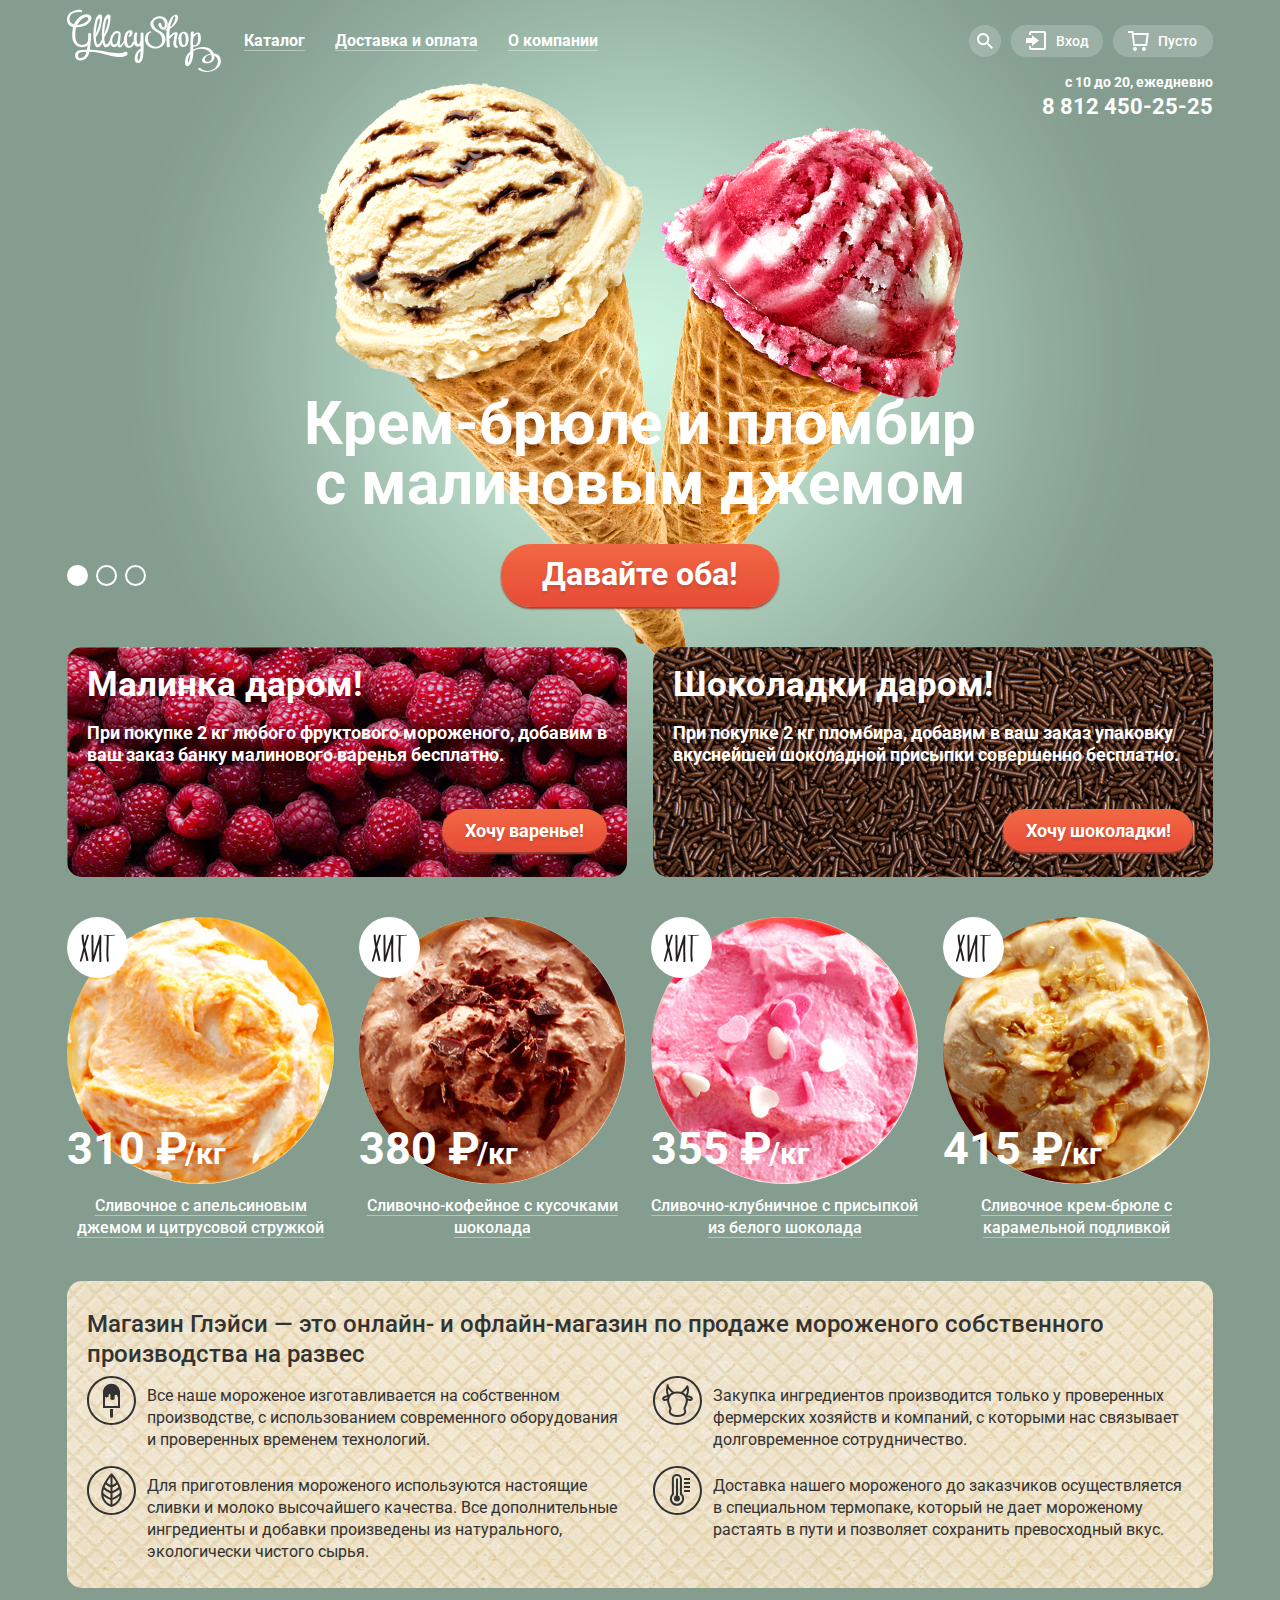
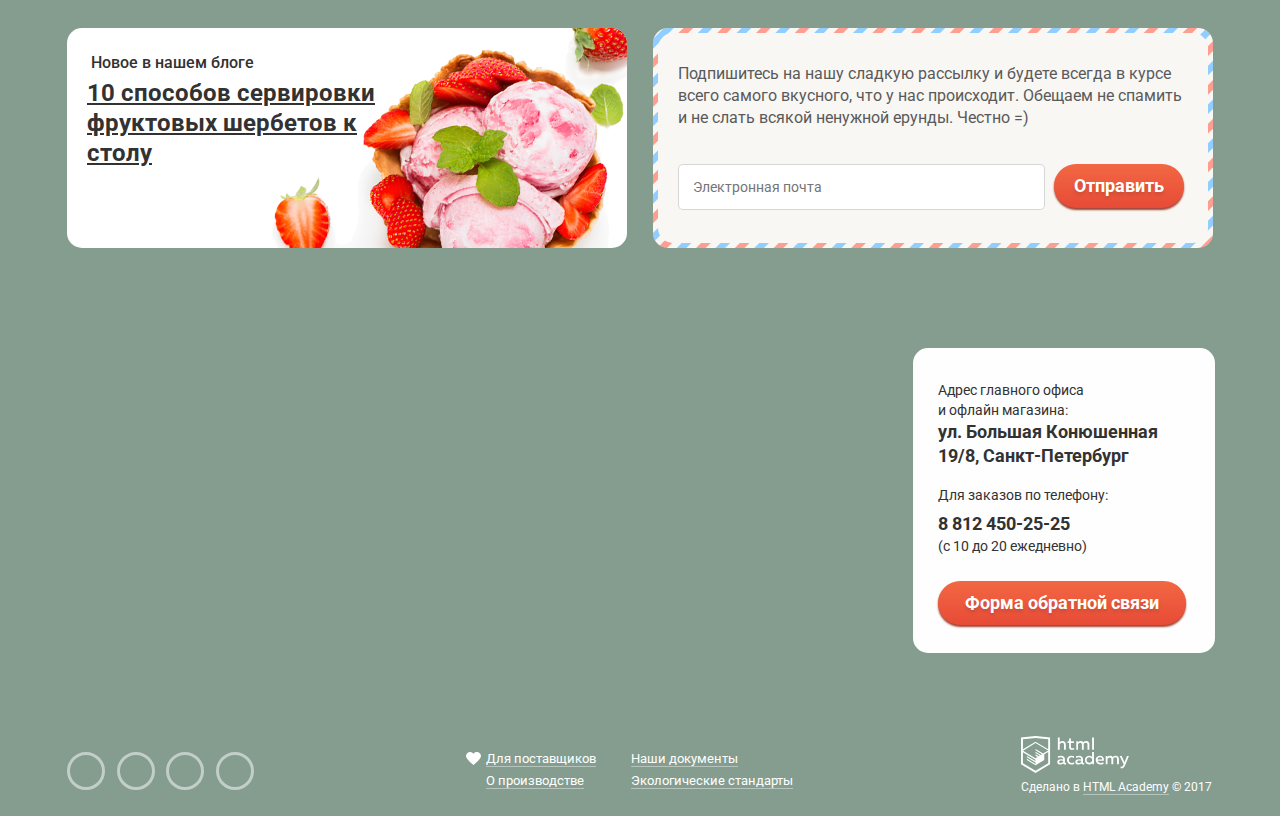
==== commit bff31ebe: "Оживление формы связи" ====
--- a/index.html
+++ b/index.html
@@ -5,7 +5,7 @@
     <title>Главная страница: Глейси</title>
     <link href="https://fonts.googleapis.com/css?family=Roboto:400,500,700" rel="stylesheet">
     <link rel="stylesheet" href="css/normalize.css">
-    <link rel="stylesheet" href="css/style.css">
+    <link rel="stylesheet" href="css/style-min.css">
 </head>
 <body>
 <input class="visually-hidden" type="radio" id="product-1" name="toggle" checked>
@@ -49,7 +49,7 @@
                     <li class="user-navigation-login">
                         <a class="login-link" href="#">Вход</a>
                         <div class="modal modal-login">
-                            <form action="#" method="post">
+                            <form action="https://echo.htmlacademy.ru" method="post">
                                 <input type="email" name="user-email" placeholder="Электронная почта" id="user-email"
                                        required>
                                 <label for="user-email" class="visually-hidden">Электронная почта</label>
@@ -216,19 +216,19 @@
         <div class="modal modal-feedback">
             <h2>Мы обязательно вам ответим!</h2>
             <button class="modal-close" type="button">Закрыть</button>
-            <form action="#" method="post">
+            <form action="https://echo.htmlacademy.ru" method="post">
                 <fieldset>
                     <legend class="visually-hidden">Ваши контактные данные</legend>
-                    <input type="text" name="feedback-user-name" placeholder="Как вас зовут?" id="feedback-user-name">
+                    <input type="text" name="feedback-user-name" placeholder="Как вас зовут?" id="feedback-user-name" required>
                     <label for="feedback-user-name" class="visually-hidden">Как вас зовут?</label>
                     <input type="email" name="feedback-user-email" placeholder="Ваша почта для ответа?"
-                           id="feedback-user-email">
+                           id="feedback-user-email" required>
                     <label for="feedback-user-email" class="visually-hidden">Ваша почта для ответа?</label>
                 </fieldset>
                 <fieldset>
                     <legend class="visually-hidden">Ваше сообщение</legend>
                     <textarea name="feedback-user-message" id="feedback-user-message" cols="30" rows="5"
-                              placeholder="Напишите что-нибудь..."></textarea>
+                              placeholder="Напишите что-нибудь..." required></textarea>
                     <label for="feedback-user-message" class="visually-hidden">Напишите что-нибудь...</label>
                 </fieldset>
                 <button type="submit" class="button">Отправить</button>
@@ -288,5 +288,6 @@
         </footer>
     </div>
 </div>
+<script src="js/script-min.js"></script>
 </body>
 </html>--- a/css/style-min.css
+++ b/css/style-min.css
@@ -0,0 +1 @@
+@-webkit-keyframes come-out{0%{-webkit-transform:translateY(-2000px);transform:translateY(-2000px)}60%{-webkit-transform:translateY(30px);transform:translateY(30px)}90%{-webkit-transform:translateY(-10px);transform:translateY(-10px)}to{-webkit-transform:translateY(0);transform:translateY(0)}}@keyframes come-out{0%{-webkit-transform:translateY(-2000px);transform:translateY(-2000px)}60%{-webkit-transform:translateY(30px);transform:translateY(30px)}90%{-webkit-transform:translateY(-10px);transform:translateY(-10px)}to{-webkit-transform:translateY(0);transform:translateY(0)}}.site-navigation a,body{font-size:16px;color:#fff}.site-wrapper,body{background-color:#849d8f}body{margin:0;font-family:"Roboto","Arial",sans-serif;min-width:1200px;padding:0;line-height:22px;font-weight:400}.visually-hidden{position:absolute;width:1px;height:1px;margin:-1px;border:0;padding:0;clip:rect(0 0 0 0);overflow:hidden}img{max-width:100%;height:auto}.site-wrapper{background-image:url(../img/slide1.png);background-repeat:no-repeat;background-position:top center;-webkit-transition:background-image .5s ease,background-color .5s ease;-o-transition:background-image .5s ease,background-color .5s ease;transition:background-image .5s ease,background-color .5s ease}.site-wrapper::after,.site-wrapper::before{content:"";visibility:hidden}.site-wrapper::before{background-image:url(../img/slide2.png)}.site-wrapper::after{background-image:url(../img/slide3.png)}.container{width:1146px;margin:0 auto;padding:0 27px}.main-navigation,.site-navigation{display:-webkit-box;display:-ms-flexbox;display:flex}.main-navigation{-webkit-box-pack:start;-ms-flex-pack:start;justify-content:flex-start;-webkit-box-align:center;-ms-flex-align:center;align-items:center;padding-top:9px}.site-navigation{-ms-flex-wrap:wrap;flex-wrap:wrap;list-style:none;margin:0 0 0 8px;padding:0;width:680px}.site-navigation>li{position:relative;padding-bottom:5px}.site-navigation a{display:block;padding:7px 15px;font-weight:700;line-height:18px;text-decoration:none;white-space:nowrap}.modal,.navigation-item:hover>a{color:#323232;background-color:#f7f6f3;border-radius:15px}.navigation-item>a:active{background-color:#ededed;-webkit-box-shadow:inset 0 2px 1px #696969;box-shadow:inset 0 2px 1px #696969}.navigation-item>a::after{content:"";display:block;height:1px;background-color:rgba(255,255,255,.4)}.navigation-item>a.nav-item-current::after,.navigation-item>a:hover::after{background-color:transparent}.navigation-item>a.nav-item-current{color:#fff;background-color:#d07058;border-radius:15px}.navigation-item:hover>a.nav-item-current{color:#fff;background-color:#d07058}.site-navigation .catalog-dropdown{position:absolute;top:37px;display:none;-webkit-box-sizing:border-box;box-sizing:border-box;width:143px;margin-left:-7px;padding:0;list-style:none;background-color:#f8f7f4;border-radius:5px;-webkit-box-shadow:0 20px 20px rgba(0,0,0,.4);box-shadow:0 20px 20px rgba(0,0,0,.4);overflow:hidden;z-index:10}.navigation-item:hover .catalog-dropdown{display:block}.catalog-dropdown a{padding:8px 5px 8px 22px;font-size:14px;line-height:16px;font-weight:400;color:#323232;white-space:normal}.catalog-dropdown a:hover{background-color:#fbded8;border-radius:0}.catalog-dropdown a:active{background-color:#f6b5a5}.catalog-dropdown a.catalog-item-current{color:#fff;background-color:#d07058}.catalog-dropdown .catalog-item-new{position:relative;padding-top:11px;padding-bottom:13px;font-weight:700}.catalog-dropdown .catalog-item-new::after{content:"";position:absolute;left:6px;right:9px;bottom:0;height:1px;background-color:rgba(53,53,53,.2)}.modal{background-color:#f8f7f4;border-radius:5px;-webkit-box-shadow:3px 5px 25px 3px #56645c;box-shadow:3px 5px 25px 3px #56645c;padding:20px 25px 25px;-webkit-box-sizing:border-box;box-sizing:border-box}.modal input[type=email],.modal input[type=password],.modal input[type=search],.modal input[type=text],.modal textarea,.subscription input[type=email]{-webkit-box-sizing:border-box;box-sizing:border-box;padding:10px 14px;margin-bottom:20px;overflow:hidden;font-size:14px;line-height:24px;color:#000;white-space:nowrap;border:1px solid rgba(178,178,178,.52);border-radius:5px}.modal input[type=email]:hover,.modal input[type=password]:hover,.modal input[type=search]:hover,.modal input[type=text]:hover,.modal textarea:hover,.subscription input[type=email]:hover{padding:9px 13px;border:2px solid rgba(154,154,154,.52)}.modal input[type=email]:focus,.modal input[type=password]:focus,.modal input[type=search]:focus,.modal input[type=text]:focus,.modal textarea:focus,.subscription input[type=email]:focus{padding:9px 13px;font-weight:700;border:2px solid rgba(46,136,228,.52);outline:0}:focus::-webkit-input-placeholder{color:transparent}:focus:-moz-placeholder,:focus::-moz-placeholder{color:transparent}:focus:-ms-input-placeholder{color:transparent}.user-navigation{display:-webkit-box;display:-ms-flexbox;display:flex;-webkit-box-pack:justify;-ms-flex-pack:justify;justify-content:space-between;justify-items:center;list-style:none;margin:0 0 0 auto;padding:0;max-width:261px}.user-navigation>li:not(:last-child){padding-right:10px}.search-link{display:block;width:32px;height:32px;border-radius:50%;background:rgba(255,255,255,.2) url(../img/loupe.svg) no-repeat center;background-size:50%}.user-navigation>li{position:relative;padding-bottom:7px}.user-navigation-search:hover .search-link{background:#f8f7f4 url(../img/loupe-dark.svg) no-repeat center}.modal-search{display:none}.user-navigation-search:hover .modal-search{display:block;position:absolute;top:40px;right:10px;width:342px;height:84px;z-index:10}.modal-feedback textarea,.modal-login input,.modal-search input{width:100%}.login-link{position:relative;display:block;font-weight:500;font-size:14px;line-height:16px;color:#fff;text-decoration:none;width:92px;height:32px;background-color:rgba(255,255,255,.2);border-radius:15px;padding-top:8px;padding-bottom:8px;padding-left:45px;-webkit-box-sizing:border-box;box-sizing:border-box}.basket-link:focus,.basket-link:hover,.user-navigation-login:focus .login-link,.user-navigation-login:hover .login-link{color:#323232;background-color:#f8f7f4}.login-link::before{content:"";position:absolute;top:6px;left:15px;width:20px;height:19px;background-image:url(../img/enter1.svg);background-repeat:no-repeat;background-position:0 0}.user-navigation-login:active .login-link::before,.user-navigation-login:focus .login-link::before,.user-navigation-login:hover .login-link::before{background-image:url(../img/enter2.svg)}.modal-login{display:none}.user-navigation-login:hover .modal-login{display:block;position:absolute;top:40px;right:10px;width:278px;z-index:20}.user-nav-link{float:right;width:130px;margin-top:-42px}.user-nav-link a{margin-left:10px;font-size:13px;line-height:24px;color:#323232;text-decoration:none;border-bottom:1px solid rgba(0,0,0,.3)}.user-nav-link a:active,.user-nav-link a:focus,.user-nav-link a:hover{color:#e84d37;border-bottom:1px solid rgba(232,77,55,.3)}.basket-link{position:relative;display:block;font-weight:500;font-size:14px;line-height:16px;color:#fff;text-decoration:none;width:100px;height:32px;background-color:rgba(255,255,255,.2);border-radius:15px;padding-top:8px;padding-bottom:8px;padding-left:45px;-webkit-box-sizing:border-box;box-sizing:border-box}.basket-link::before{content:"";position:absolute;top:6px;left:15px;width:21px;height:20px;background-image:url(../img/basket.svg);background-repeat:no-repeat;background-position:0 0}.basket-link:active::before,.basket-link:focus::before,.basket-link:hover::before{background-image:url(../img/basket-red.svg)}.basket-link-full{position:relative;display:block;font-weight:500;font-size:14px;line-height:16px;color:#323232;text-decoration:none;width:118px;height:32px;background-color:#f8f7f4;border-radius:15px;padding-top:8px;padding-bottom:8px;padding-left:45px;-webkit-box-sizing:border-box;box-sizing:border-box}.basket-link-full::before{content:"";position:absolute;top:6px;left:15px;width:21px;height:20px;background-image:url(../img/basket-red.svg);background-repeat:no-repeat;background-position:0 0}.modal-basket{display:none}.user-navigation-basket:hover .modal-basket{display:-webkit-box;display:-ms-flexbox;display:flex;-webkit-box-orient:vertical;-webkit-box-direction:normal;-ms-flex-direction:column;flex-direction:column;position:absolute;top:40px;right:0;width:540px;padding-left:14px;padding-right:14px;z-index:20}.basket-list{font-size:13px;line-height:16px;color:#323232}.basket-list tr{vertical-align:center}.basket-list td{padding:5px}.basket-list img{border-radius:50%}.basket-list .price{color:#999}.basket-list .words-nowrap{white-space:nowrap}.line-grey{width:100%;height:1px;margin-top:15px;margin-bottom:5px;background-color:#cacac7}.basket-total{font-size:15px;line-height:18px;font-weight:700}.basket-total,.modal-basket .button{-ms-flex-item-align:end;align-self:flex-end}.button-close{width:12px;height:12px;font-size:0;border:0;cursor:pointer;background-color:transparent;margin-left:-5px}.button-close::after,.button-close::before{content:"";position:absolute;width:12px;height:1px;margin-left:-6px;background-color:#2c2829}.button-close::before{-webkit-transform:rotate(45deg);-ms-transform:rotate(45deg);transform:rotate(45deg)}.button-close::after{-webkit-transform:rotate(-45deg);-ms-transform:rotate(-45deg);transform:rotate(-45deg)}.header-info-wrapper{margin-top:-5px;display:-webkit-box;display:-ms-flexbox;display:flex;-webkit-box-orient:vertical;-webkit-box-direction:normal;-ms-flex-direction:column;flex-direction:column;-webkit-box-align:end;-ms-flex-align:end;align-items:flex-end}.header-hours{font-size:14px;line-height:16px;font-weight:700;margin-bottom:5px}.header-phone{font-size:22px;line-height:24px;font-weight:700}.breadcrumbs-wrapper{display:-webkit-box;display:-ms-flexbox;display:flex;-webkit-box-pack:start;-ms-flex-pack:start;justify-content:flex-start;-webkit-box-orient:vertical;-webkit-box-direction:normal;-ms-flex-direction:column;flex-direction:column}.page-title{font-size:35px;line-height:41px;font-weight:700;-webkit-box-ordinal-group:2;-ms-flex-order:1;order:1;margin-top:6px}.breadcrumbs{list-style:none;margin:-20px 0 0;padding:0;font-size:14px;line-height:16px;-webkit-box-ordinal-group:1;-ms-flex-order:0;order:0;display:-webkit-box;display:-ms-flexbox;display:flex}.breadcrumbs li{padding-right:20px;position:relative}.breadcrumbs li:not(:last-child)::after{content:"»";position:absolute;right:5px;color:#fff}.breadcrumbs a{color:#fff;text-decoration:none;border-bottom:1px solid rgba(255,255,255,.4)}.breadcrumbs a:active,.breadcrumbs a:focus,.breadcrumbs a:hover{color:#ffbc9e;border-bottom:1px solid rgba(255,188,158,.3)}.search-form{display:-webkit-box;display:-ms-flexbox;display:flex;-ms-flex-wrap:wrap;flex-wrap:wrap;-webkit-box-pack:justify;-ms-flex-pack:justify;justify-content:space-between;width:880px;margin-bottom:40px}.slider{position:relative;padding-top:275px}.slider-controls{position:absolute;bottom:20px;left:0;z-index:20;font-size:0}.slider-controls label{display:inline-block;width:17px;height:17px;margin-right:8px;vertical-align:top;background-color:transparent;border:2px solid #fff;border-radius:50%;cursor:pointer}.slider-list{margin:0;padding:0;list-style:none}.slide{width:700px;text-align:center;margin:0 auto 40px;display:none}.slide b{font-size:60px;line-height:60px;font-weight:700}#product-1:checked~.site-wrapper{background-color:#849d8f;background-image:url(../img/slide1.png)}#product-2:checked~.site-wrapper{background-color:#8996a6;background-image:url(../img/slide2.png)}#product-3:checked~.site-wrapper{background-color:#9d8b84;background-image:url(../img/slide3.png)}#product-1:checked~.site-wrapper #slide1,#product-2:checked~.site-wrapper #slide2,#product-3:checked~.site-wrapper #slide3{display:block}#product-1:checked~.site-wrapper label[for=product-1],#product-2:checked~.site-wrapper label[for=product-2],#product-3:checked~.site-wrapper label[for=product-3]{background-color:#fff}.promo-wrapper,.promotions-list{display:-webkit-box;display:-ms-flexbox;display:flex}.promotions-list{list-style:none;padding:0;-webkit-box-pack:justify;-ms-flex-pack:justify;justify-content:space-between;margin:0 0 30px}.promo-wrapper{margin:20px;-webkit-box-orient:vertical;-webkit-box-direction:normal;-ms-flex-direction:column;flex-direction:column}.promo-wrapper h3,.promo-wrapper p{font-size:35px;line-height:41px;font-weight:700;margin-top:-3px;margin-bottom:20px}.promo-wrapper p{font-size:18px;line-height:22px;margin-bottom:40px}.promotions-list li:first-child{width:560px;min-height:230px;background-color:#a60929;background-image:url(../img/bg-raspberries.jpg);background-repeat:no-repeat;border-radius:15px}.promotions-list li:last-child{width:560px;min-height:230px;background-color:#714530;background-image:url(../img/bg-chocolate.jpg);background-repeat:no-repeat;border-radius:15px}.catalog-list{list-style:none;margin:0;padding:0;display:-webkit-box;display:-ms-flexbox;display:flex;-webkit-box-pack:start;-ms-flex-pack:start;justify-content:flex-start;-ms-flex-wrap:wrap;flex-wrap:wrap}.catalog-item{position:relative;width:267px;margin-bottom:32px}.hit{margin-bottom:42px}.catalog-item:not(:nth-child(4n)){margin-right:25px}.catalog-list .hit::before{content:"";position:absolute;width:62px;height:62px;top:10px;background-image:url(../img/hit.svg);background-repeat:no-repeat;background-position:0 0;z-index:30}.catalog-wrapper{text-align:center;margin-top:10px;z-index:25}.catalog-wrapper img{margin-bottom:5px}.catalog-item:hover .catalog-wrapper{position:absolute;width:267px;top:-6px;left:-13px;padding:6px 13px 20px;background-color:rgba(255,255,255,.3);-webkit-box-shadow:0 20px 30px rgba(0,0,0,.2);box-shadow:0 20px 30px rgba(0,0,0,.2);border-radius:5px;z-index:20}.item-price{font-size:45px;line-height:45px;font-weight:700;position:absolute;top:174px}.item-kg{font-size:30px;margin-left:-3px}.catalog-item:hover .item-price{top:170px}.item-title{font-size:16px;line-height:22px;font-weight:500;color:#fff;text-decoration:none;border-bottom:1px solid rgba(255,255,255,.4)}.item-title:focus,.item-title:hover{border-bottom-color:transparent}.catalog-item img{border-radius:50%}.description-shop{background-color:#eee1c6;background-image:url(../img/bg-wafer.jpg);color:#323232;width:100%;margin-bottom:40px;padding:35px 20px 25px;border-radius:15px;-webkit-box-sizing:border-box;box-sizing:border-box}.description-shop h2{font-size:24px;line-height:30px;font-weight:500;margin-top:-7px;margin-bottom:0;padding:0}.description-shop-list{list-style:none;padding:0;margin:0;display:-webkit-box;display:-ms-flexbox;display:flex;-ms-flex-wrap:wrap;flex-wrap:wrap;-webkit-box-pack:justify;-ms-flex-pack:justify;justify-content:space-between;width:100%}.description-shop-item{width:540px;padding-left:60px;padding-top:9px;-webkit-box-sizing:border-box;box-sizing:border-box;margin-top:7px}.description-shop-list li:nth-child(1){background-image:url(../img/ice-cream.svg);background-repeat:no-repeat}.description-shop-list li:nth-child(2){background-image:url(../img/cow.svg);background-repeat:no-repeat}.description-shop-list li:nth-child(3),.description-shop-list li:nth-child(4){background-image:url(../img/eco.svg);background-repeat:no-repeat;margin-top:15px}.description-shop-list li:nth-child(4){background-image:url(../img/thermometer.svg)}.content-wrapper{display:-webkit-box;display:-ms-flexbox;display:flex;-webkit-box-pack:justify;-ms-flex-pack:justify;justify-content:space-between;margin-bottom:40px;-webkit-box-align:start;-ms-flex-align:start;align-items:flex-start}.news-block{width:560px;min-height:220px;background-color:#fff;background-image:url(../img/bg-strawberry.png);background-repeat:no-repeat;border-radius:15px;padding-top:20px;padding-left:20px;-webkit-box-sizing:border-box;box-sizing:border-box}.news-block p{font-size:16px;line-height:22px;color:#323232;font-weight:500;margin:4px;padding:0}.news-block a{font-size:24px;line-height:30px;font-weight:700;color:#323232}.footer-social a:active,.footer-social a:focus,.footer-social a:hover,.news-block a:focus,.news-block a:hover{color:#e84d37}.subscription,.subscription-wrapper{background-color:#f8f7f4;border-radius:15px;-webkit-box-sizing:border-box;box-sizing:border-box}.subscription-wrapper{background-image:url(../img/bg-post.svg);padding:5px;width:560px;min-height:220px}.subscription{width:550px;min-height:210px;color:#5a5a5a;padding-top:30px;padding-left:20px;padding-right:20px}.subscription p{margin-top:0;margin-bottom:35px}.subscription input[type=email]{display:inline-block;width:367px;margin-right:5px}.map{width:100%;height:430px}.map iframe,fieldset{border:0}.map-container{position:relative;width:1146px;margin:0 auto;padding:0 27px}.contacts{position:absolute;top:60px;right:0;width:302px;min-height:305px;background-color:#fefefe;color:#323232;border-radius:15px;-webkit-box-sizing:border-box;box-sizing:border-box;padding-top:32px;padding-left:25px;padding-right:25px;margin-right:25px}.contacts p{margin:0;padding-top:0;padding-bottom:17px;font-size:14px;line-height:20px;font-weight:400}p.contacts-phone{margin-top:-10px;padding:0;margin-bottom:25px}.big{font-size:18px;line-height:24px;font-weight:700}.modal-feedback{display:none;position:fixed;top:50%;left:50%;width:476px;-webkit-box-sizing:border-box;box-sizing:border-box;margin-top:-220px;margin-left:-240px;z-index:50}.modal-feedback h2{margin-top:0;font-size:24px;line-height:28px}.modal-close{position:absolute;top:15px;right:15px;width:17px;height:17px;font-size:0;background-color:#f8f7f4;border:0;outline:0;cursor:pointer}.modal-close::after,.modal-close::before{content:"";position:absolute;top:7px;left:-7px;width:22px;height:2px;background-color:#000;border-radius:1px}.modal-close::before{-webkit-transform:rotate(45deg);-ms-transform:rotate(45deg);transform:rotate(45deg)}.modal-close::after{-webkit-transform:rotate(-45deg);-ms-transform:rotate(-45deg);transform:rotate(-45deg)}.modal-close:hover::after,.modal-close:hover::before{background-color:#323232}.modal-feedback fieldset{margin:0;padding:0}.modal-feedback input{width:267px}.modal-feedback .button{float:right}.modal-overlay{display:none;position:fixed;top:0;left:0;width:100%;height:100%;background-color:rgba(0,0,0,.5);z-index:40}.button{display:block;background-image:-webkit-gradient(linear,left top,left bottom,from(#f26843),to(#e74b36));background-image:-webkit-linear-gradient(#f26843,#e74b36);background-image:-o-linear-gradient(#f26843,#e74b36);background-image:linear-gradient(#f26843,#e74b36);-webkit-box-shadow:0 2px 2px 0 #9e4334;box-shadow:0 2px 2px 0 #9e4334;border-radius:30px;text-decoration:none;font-size:18px;line-height:24px;font-weight:700;color:#fff;text-align:center;text-shadow:0 3px 3px #ca4e39;padding:10px 20px;border:0;cursor:pointer}.button:hover{background-image:-webkit-gradient(linear,left top,left bottom,from(#ec6e5d),to(#f58669));background-image:-webkit-linear-gradient(#ec6e5d,#f58669);background-image:-o-linear-gradient(#ec6e5d,#f58669);background-image:linear-gradient(#ec6e5d,#f58669);-webkit-box-shadow:0 1px 2px #ac1000;box-shadow:0 1px 2px #ac1000}.button:active{background-image:-webkit-gradient(linear,left top,left bottom,from(#e1613e),to(#d74632));background-image:-webkit-linear-gradient(#e1613e,#d74632);background-image:-o-linear-gradient(#e1613e,#d74632);background-image:linear-gradient(#e1613e,#d74632);-webkit-box-shadow:inset 0 2px 2px #942718;box-shadow:inset 0 2px 2px #942718}.btn-inline,.catalog-item:hover a.btn-catalog{display:inline-block}a.btn-promo,a.btn-slide{font-weight:700;-webkit-box-sizing:border-box;box-sizing:border-box}a.btn-slide{display:inline-block;width:278px;height:63px;font-size:32px;line-height:44px;margin-top:30px;padding:8px 17px}a.btn-promo{width:165px;height:43px;font-size:18px;line-height:24px;padding:10px 15px;margin-left:auto;margin-top:3px}a.btn-promo-chocolate{width:190px;margin-left:auto}a.btn-catalog{display:none;width:200px;height:43px;font-size:18px;line-height:24px;font-weight:700;padding:9px 15px;color:#fff;margin-top:10px;-webkit-box-sizing:border-box;box-sizing:border-box}.btn-contacts{padding-left:27px;padding-right:27px}.search-form fieldset{margin:0;padding:0;-webkit-appearance:none;-moz-appearance:none;appearance:none}.fieldset-wrapper{display:-webkit-box;display:-ms-flexbox;display:flex;-webkit-box-pack:justify;-ms-flex-pack:justify;justify-content:space-between;width:860px}.filters{margin-bottom:13px}.filters legend{font-size:14px;line-height:16px;font-weight:500;padding-left:16px;padding-bottom:7px}.filters label{font-size:16px;line-height:18px;font-weight:500}.filter-wrapper{position:relative;padding:8px 15px;margin-bottom:15px;height:38px;background-color:rgba(255,255,255,.2);border-radius:20px;-webkit-box-sizing:border-box;box-sizing:border-box}.search-form:last-child{margin-bottom:10px}.select-wrapper{width:193px;height:40px;overflow:hidden;border-radius:20px;background:rgba(255,255,255,.2) url(../img/icon-down-dir.svg) no-repeat;background-position:170px center}.select-wrapper:hover{background-image:url(../img/icon-down-dir.png);background-repeat:no-repeat;background-position:170px center}.search-form select{width:220px;height:36px;border-radius:20px;background:0 0;border-style:none;outline:0;font-size:16px;line-height:18px;font-weight:500;color:#fff;margin-left:15px;-webkit-appearance:none;-moz-appearance:none;appearance:none}.search-form option,.search-form select:hover{color:#323232}.filter-toggle-wrapper{width:217px;position:relative;padding:8px 15px;height:40px;background-color:rgba(255,255,255,.2);border-radius:20px;-webkit-box-sizing:border-box;box-sizing:border-box}.bar,.scale{position:absolute;height:4px}.scale{background-color:#fff;opacity:.5;top:18px;left:15px;width:180px}.bar{top:16px;left:44px;width:98px}.toggle,.toggle-max{position:absolute;top:10px}.toggle{width:20px;height:20px;background-image:url(../img/filter-button.svg);background-position:0 0;cursor:pointer;left:34px}.toggle-max{left:132px}.search-form input[type=checkbox],.search-form input[type=radio]{display:none}.search-form input[type=checkbox]+label,.search-form input[type=radio]+label{margin-right:10px}.search-form input[type=checkbox]+label:last-child,.search-form input[type=radio]+label:last-child{margin-right:5px}.search-form input[type=radio]:not(checked)+label::before{content:"";display:inline-block;vertical-align:middle;margin-right:10px;width:26px;height:26px;background:url(../img/radio-off.svg) no-repeat;background-position:0 0;opacity:.8;border:0}.search-form input[type=radio]:not(checked):disabled+label::before{opacity:.4}.search-form input[type=radio]:not(checked)+label:hover::before{opacity:1}.search-form input[type=radio]:checked+label::before{background:url(../img/radio-on.svg) no-repeat;background-position:0 0;opacity:.8}.search-form input[type=radio]:checked:disabled+label::before{opacity:.4}.search-form input[type=radio]:checked+label:hover::before{opacity:1}.search-form input[type=checkbox]:not(checked)+label::before{content:"";display:inline-block;margin-right:15px;vertical-align:middle;width:19px;height:19px;border:2px solid rgba(255,255,255,.8);border-radius:3px}.search-form input[type=checkbox]:not(checked):disabled+label::before{border:2px solid rgba(255,255,255,.4)}.search-form input[type=checkbox]:not(checked)+label:hover::before{border:2px solid #fff}.search-form input[type=checkbox]:checked+label::before{width:23px;height:24px;background:url(../img/checkbox-on.svg) no-repeat;background-position:0 0;opacity:.8;border:0}.search-form input[type=checkbox]:checked:disabled+label::before{opacity:.4;border:0}.search-form input[type=checkbox]:checked+label:hover::before{opacity:1;border:0}.button-filter{margin-top:20px;padding:8px 27px;font-weight:500;font-size:16px;line-height:18px;height:40px;color:#fff;background-color:rgba(255,255,255,.2);border:2px solid #fff;border-radius:20px;outline:0;cursor:pointer;-webkit-box-sizing:border-box;box-sizing:border-box}.button-filter:hover{color:#323232;background-color:#fff}.button-filter:active{padding:10px 29px;background-color:#ededed;border:0;-webkit-box-shadow:inset 0 2px 2px #696969;box-shadow:inset 0 2px 2px #696969}.pagination-list{list-style:none;margin:50px 0 32px;padding:0;display:-webkit-box;display:-ms-flexbox;display:flex;-webkit-box-pack:end;-ms-flex-pack:end;justify-content:flex-end}.pagination-list li{margin-left:2px;margin-right:2px}.pagination-list a{font-size:16px;line-height:18px;font-weight:500;color:#fff;text-decoration:none;padding:3px 8px}.pagination-item:focus,.pagination-item:hover{background-color:#9bafa3;border-radius:50%}.pagination-list .pagination-item-current{color:#323232;background-color:#fff;border-radius:50%}.pagination-list .arrow-disabled{color:rgba(255,255,255,.2)}.arrow-next{margin-left:5px;background-position:-20px 5px}.arrow-next,.arrow-next-dis,.arrow-prev,.arrow-prev-dis{background-image:url(../img/arrow.png);background-repeat:no-repeat}.arrow-next-dis{margin-left:5px;background-position:-20px -15px}.arrow-prev,.arrow-prev-dis{margin-right:5px;background-position:0 5px}.arrow-prev-dis{background-position:0 -15px}.line{width:100%;height:1px;margin-bottom:5px;background-color:rgba(255,255,255,.2)}.footer-social,.main-footer{display:-webkit-box;display:-ms-flexbox;display:flex;-webkit-box-pack:justify;-ms-flex-pack:justify;justify-content:space-between}.main-footer{-webkit-box-align:center;-ms-flex-align:center;align-items:center}.footer-social{list-style:none;padding:0;margin:15px 0 0;color:#fff;width:187px}.footer-social a{font-size:13px;line-height:18px;color:#fff}.social-button svg{border:3px solid rgba(255,255,255,.5);border-radius:50%;fill-opacity:.5%}.social-button path{fill:rgba(255,255,255,.8)}.social-button svg:focus,.social-button svg:hover{border:3px solid rgba(255,255,255,.7)}.social-button svg:focus path,.social-button svg:hover path{fill:#fff}.social-button svg:active{border:3px solid rgba(255,255,255,.7)}.footer-navigation{list-style:none;padding:0 0 0 20px;margin:4px auto 0 212px;color:#fff;display:-webkit-box;display:-ms-flexbox;display:flex;-ms-flex-wrap:wrap;flex-wrap:wrap;width:350px;background-image:url(../img/heart.svg);background-repeat:no-repeat;background-position:0 5px}.footer-navigation li{width:130px;margin-right:15px}.footer-navigation a{font-size:13px;line-height:18px;color:#fff;text-decoration:none;border-bottom:1px solid rgba(255,255,255,.4);white-space:nowrap}.footer-copyright .academy:focus,.footer-copyright .academy:hover,.footer-navigation a:focus,.footer-navigation a:hover{color:#ffbc9e;border-bottom:1px solid rgba(255,188,158,.3)}.footer-copyright .academy:active,.footer-navigation a:active{color:#ffbc9e;border-bottom:1px solid #ffbc9e}.footer-copyright{margin-top:18px;margin-bottom:20px;width:192px;font-size:12px;line-height:18px;color:#fff}.footer-copyright p{padding:0;margin:0}.footer-copyright .academy{font-size:12px;line-height:18px;color:#fff;text-decoration:none;border-bottom:1px solid rgba(255,255,255,.4)}.modal-feedback-show{display:block;-webkit-animation:come-out .6s;animation:come-out .6s}.modal-show{display:block}.placeholder-show{display:block;font-size:12px;color:#8fbdec;position:absolute;top:0}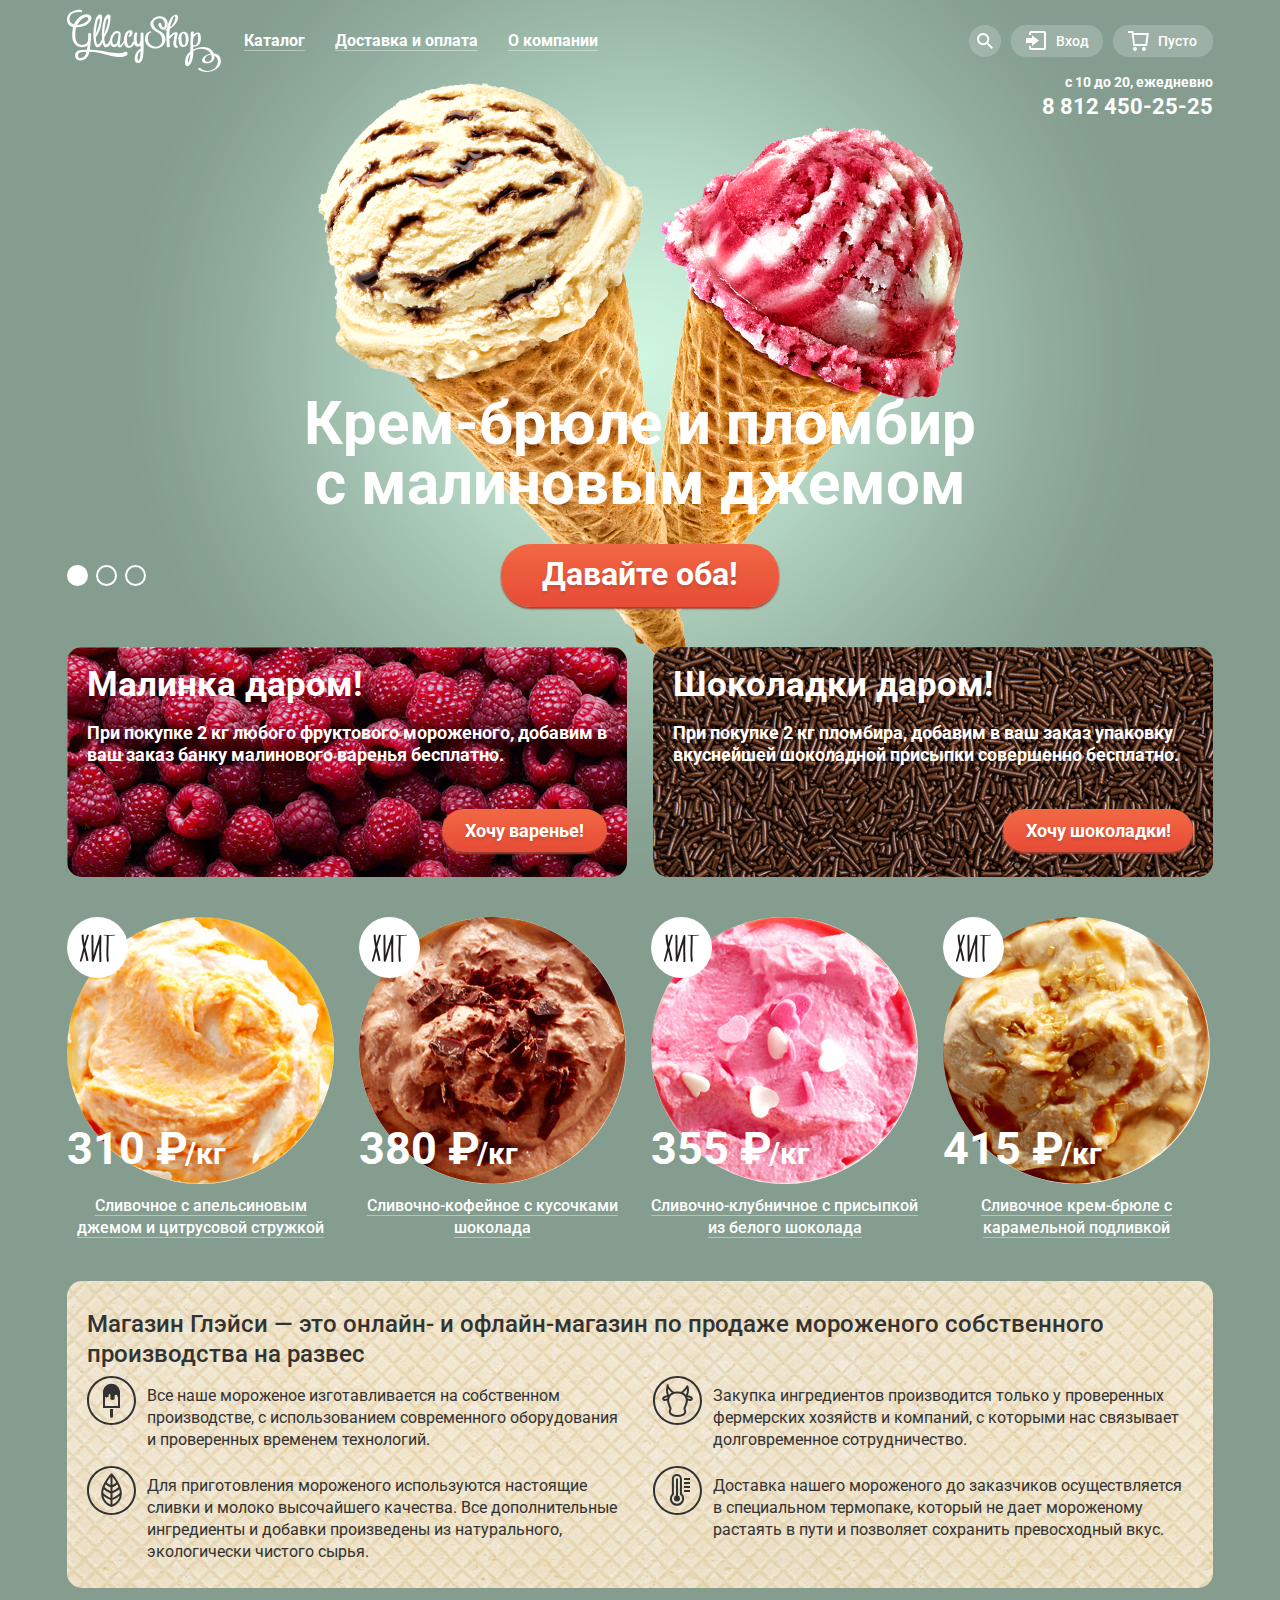
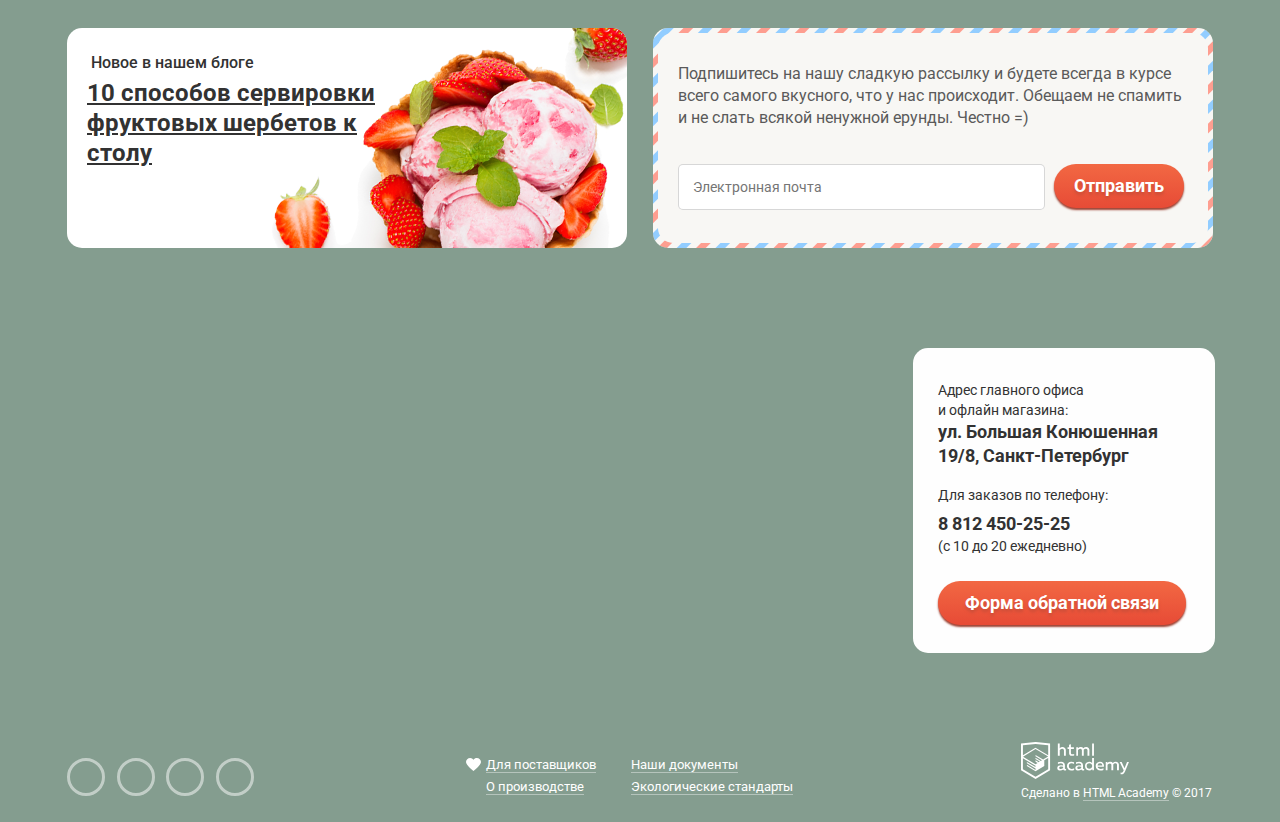
==== commit a0ab3e70: "Исправление карты" ====
--- a/index.html
+++ b/index.html
@@ -200,7 +200,7 @@
             </div>
         </main>
     </div>
-    <div class="map-container">
+    <section class="map">
         <div class="contacts">
             <p>Адрес главного офиса<br>и офлайн магазина:<br><span
                     class="big">ул. Большая Конюшенная 19/8, Санкт-Петербург</span>
@@ -209,17 +209,16 @@
             <p class="contacts-phone"><span class="big">8 812 450-25-25</span><br>(с 10 до 20 ежедневно)</p>
             <button class="button btn-contacts" type="button">Форма обратной связи</button>
         </div>
-    </div>
-    <section class="map">
         <iframe src="https://www.google.com/maps/embed?pb=!1m14!1m8!1m3!1d1998.5147284673294!2d30.326559491015626!3d59.94019416370472!3m2!1i1024!2i768!4f13.1!3m3!1m2!1s0x4696310fca5ba729%3A0xea9c53d4493c879f!2z0JHQvtC70YzRiNCw0Y8g0JrQvtC90Y7RiNC10L3QvdCw0Y8g0YPQuy4sIDE5LCDQodCw0L3QutGCLdCf0LXRgtC10YDQsdGD0YDQsywgMTkxMTg2!5e0!3m2!1sru!2sru!4v1530303915762"
-                width="100%" height="430" frameborder="0" style="border:0" allowfullscreen></iframe>
+                width="1200" height="430" frameborder="0" style="border:0" allowfullscreen></iframe>
         <div class="modal modal-feedback">
             <h2>Мы обязательно вам ответим!</h2>
             <button class="modal-close" type="button">Закрыть</button>
             <form action="https://echo.htmlacademy.ru" method="post">
                 <fieldset>
                     <legend class="visually-hidden">Ваши контактные данные</legend>
-                    <input type="text" name="feedback-user-name" placeholder="Как вас зовут?" id="feedback-user-name" required>
+                    <input type="text" name="feedback-user-name" placeholder="Как вас зовут?" id="feedback-user-name"
+                           required>
                     <label for="feedback-user-name" class="visually-hidden">Как вас зовут?</label>
                     <input type="email" name="feedback-user-email" placeholder="Ваша почта для ответа?"
                            id="feedback-user-email" required>
--- a/css/style-min.css
+++ b/css/style-min.css
@@ -1 +1 @@
-@-webkit-keyframes come-out{0%{-webkit-transform:translateY(-2000px);transform:translateY(-2000px)}60%{-webkit-transform:translateY(30px);transform:translateY(30px)}90%{-webkit-transform:translateY(-10px);transform:translateY(-10px)}to{-webkit-transform:translateY(0);transform:translateY(0)}}@keyframes come-out{0%{-webkit-transform:translateY(-2000px);transform:translateY(-2000px)}60%{-webkit-transform:translateY(30px);transform:translateY(30px)}90%{-webkit-transform:translateY(-10px);transform:translateY(-10px)}to{-webkit-transform:translateY(0);transform:translateY(0)}}.site-navigation a,body{font-size:16px;color:#fff}.site-wrapper,body{background-color:#849d8f}body{margin:0;font-family:"Roboto","Arial",sans-serif;min-width:1200px;padding:0;line-height:22px;font-weight:400}.visually-hidden{position:absolute;width:1px;height:1px;margin:-1px;border:0;padding:0;clip:rect(0 0 0 0);overflow:hidden}img{max-width:100%;height:auto}.site-wrapper{background-image:url(../img/slide1.png);background-repeat:no-repeat;background-position:top center;-webkit-transition:background-image .5s ease,background-color .5s ease;-o-transition:background-image .5s ease,background-color .5s ease;transition:background-image .5s ease,background-color .5s ease}.site-wrapper::after,.site-wrapper::before{content:"";visibility:hidden}.site-wrapper::before{background-image:url(../img/slide2.png)}.site-wrapper::after{background-image:url(../img/slide3.png)}.container{width:1146px;margin:0 auto;padding:0 27px}.main-navigation,.site-navigation{display:-webkit-box;display:-ms-flexbox;display:flex}.main-navigation{-webkit-box-pack:start;-ms-flex-pack:start;justify-content:flex-start;-webkit-box-align:center;-ms-flex-align:center;align-items:center;padding-top:9px}.site-navigation{-ms-flex-wrap:wrap;flex-wrap:wrap;list-style:none;margin:0 0 0 8px;padding:0;width:680px}.site-navigation>li{position:relative;padding-bottom:5px}.site-navigation a{display:block;padding:7px 15px;font-weight:700;line-height:18px;text-decoration:none;white-space:nowrap}.modal,.navigation-item:hover>a{color:#323232;background-color:#f7f6f3;border-radius:15px}.navigation-item>a:active{background-color:#ededed;-webkit-box-shadow:inset 0 2px 1px #696969;box-shadow:inset 0 2px 1px #696969}.navigation-item>a::after{content:"";display:block;height:1px;background-color:rgba(255,255,255,.4)}.navigation-item>a.nav-item-current::after,.navigation-item>a:hover::after{background-color:transparent}.navigation-item>a.nav-item-current{color:#fff;background-color:#d07058;border-radius:15px}.navigation-item:hover>a.nav-item-current{color:#fff;background-color:#d07058}.site-navigation .catalog-dropdown{position:absolute;top:37px;display:none;-webkit-box-sizing:border-box;box-sizing:border-box;width:143px;margin-left:-7px;padding:0;list-style:none;background-color:#f8f7f4;border-radius:5px;-webkit-box-shadow:0 20px 20px rgba(0,0,0,.4);box-shadow:0 20px 20px rgba(0,0,0,.4);overflow:hidden;z-index:10}.navigation-item:hover .catalog-dropdown{display:block}.catalog-dropdown a{padding:8px 5px 8px 22px;font-size:14px;line-height:16px;font-weight:400;color:#323232;white-space:normal}.catalog-dropdown a:hover{background-color:#fbded8;border-radius:0}.catalog-dropdown a:active{background-color:#f6b5a5}.catalog-dropdown a.catalog-item-current{color:#fff;background-color:#d07058}.catalog-dropdown .catalog-item-new{position:relative;padding-top:11px;padding-bottom:13px;font-weight:700}.catalog-dropdown .catalog-item-new::after{content:"";position:absolute;left:6px;right:9px;bottom:0;height:1px;background-color:rgba(53,53,53,.2)}.modal{background-color:#f8f7f4;border-radius:5px;-webkit-box-shadow:3px 5px 25px 3px #56645c;box-shadow:3px 5px 25px 3px #56645c;padding:20px 25px 25px;-webkit-box-sizing:border-box;box-sizing:border-box}.modal input[type=email],.modal input[type=password],.modal input[type=search],.modal input[type=text],.modal textarea,.subscription input[type=email]{-webkit-box-sizing:border-box;box-sizing:border-box;padding:10px 14px;margin-bottom:20px;overflow:hidden;font-size:14px;line-height:24px;color:#000;white-space:nowrap;border:1px solid rgba(178,178,178,.52);border-radius:5px}.modal input[type=email]:hover,.modal input[type=password]:hover,.modal input[type=search]:hover,.modal input[type=text]:hover,.modal textarea:hover,.subscription input[type=email]:hover{padding:9px 13px;border:2px solid rgba(154,154,154,.52)}.modal input[type=email]:focus,.modal input[type=password]:focus,.modal input[type=search]:focus,.modal input[type=text]:focus,.modal textarea:focus,.subscription input[type=email]:focus{padding:9px 13px;font-weight:700;border:2px solid rgba(46,136,228,.52);outline:0}:focus::-webkit-input-placeholder{color:transparent}:focus:-moz-placeholder,:focus::-moz-placeholder{color:transparent}:focus:-ms-input-placeholder{color:transparent}.user-navigation{display:-webkit-box;display:-ms-flexbox;display:flex;-webkit-box-pack:justify;-ms-flex-pack:justify;justify-content:space-between;justify-items:center;list-style:none;margin:0 0 0 auto;padding:0;max-width:261px}.user-navigation>li:not(:last-child){padding-right:10px}.search-link{display:block;width:32px;height:32px;border-radius:50%;background:rgba(255,255,255,.2) url(../img/loupe.svg) no-repeat center;background-size:50%}.user-navigation>li{position:relative;padding-bottom:7px}.user-navigation-search:hover .search-link{background:#f8f7f4 url(../img/loupe-dark.svg) no-repeat center}.modal-search{display:none}.user-navigation-search:hover .modal-search{display:block;position:absolute;top:40px;right:10px;width:342px;height:84px;z-index:10}.modal-feedback textarea,.modal-login input,.modal-search input{width:100%}.login-link{position:relative;display:block;font-weight:500;font-size:14px;line-height:16px;color:#fff;text-decoration:none;width:92px;height:32px;background-color:rgba(255,255,255,.2);border-radius:15px;padding-top:8px;padding-bottom:8px;padding-left:45px;-webkit-box-sizing:border-box;box-sizing:border-box}.basket-link:focus,.basket-link:hover,.user-navigation-login:focus .login-link,.user-navigation-login:hover .login-link{color:#323232;background-color:#f8f7f4}.login-link::before{content:"";position:absolute;top:6px;left:15px;width:20px;height:19px;background-image:url(../img/enter1.svg);background-repeat:no-repeat;background-position:0 0}.user-navigation-login:active .login-link::before,.user-navigation-login:focus .login-link::before,.user-navigation-login:hover .login-link::before{background-image:url(../img/enter2.svg)}.modal-login{display:none}.user-navigation-login:hover .modal-login{display:block;position:absolute;top:40px;right:10px;width:278px;z-index:20}.user-nav-link{float:right;width:130px;margin-top:-42px}.user-nav-link a{margin-left:10px;font-size:13px;line-height:24px;color:#323232;text-decoration:none;border-bottom:1px solid rgba(0,0,0,.3)}.user-nav-link a:active,.user-nav-link a:focus,.user-nav-link a:hover{color:#e84d37;border-bottom:1px solid rgba(232,77,55,.3)}.basket-link{position:relative;display:block;font-weight:500;font-size:14px;line-height:16px;color:#fff;text-decoration:none;width:100px;height:32px;background-color:rgba(255,255,255,.2);border-radius:15px;padding-top:8px;padding-bottom:8px;padding-left:45px;-webkit-box-sizing:border-box;box-sizing:border-box}.basket-link::before{content:"";position:absolute;top:6px;left:15px;width:21px;height:20px;background-image:url(../img/basket.svg);background-repeat:no-repeat;background-position:0 0}.basket-link:active::before,.basket-link:focus::before,.basket-link:hover::before{background-image:url(../img/basket-red.svg)}.basket-link-full{position:relative;display:block;font-weight:500;font-size:14px;line-height:16px;color:#323232;text-decoration:none;width:118px;height:32px;background-color:#f8f7f4;border-radius:15px;padding-top:8px;padding-bottom:8px;padding-left:45px;-webkit-box-sizing:border-box;box-sizing:border-box}.basket-link-full::before{content:"";position:absolute;top:6px;left:15px;width:21px;height:20px;background-image:url(../img/basket-red.svg);background-repeat:no-repeat;background-position:0 0}.modal-basket{display:none}.user-navigation-basket:hover .modal-basket{display:-webkit-box;display:-ms-flexbox;display:flex;-webkit-box-orient:vertical;-webkit-box-direction:normal;-ms-flex-direction:column;flex-direction:column;position:absolute;top:40px;right:0;width:540px;padding-left:14px;padding-right:14px;z-index:20}.basket-list{font-size:13px;line-height:16px;color:#323232}.basket-list tr{vertical-align:center}.basket-list td{padding:5px}.basket-list img{border-radius:50%}.basket-list .price{color:#999}.basket-list .words-nowrap{white-space:nowrap}.line-grey{width:100%;height:1px;margin-top:15px;margin-bottom:5px;background-color:#cacac7}.basket-total{font-size:15px;line-height:18px;font-weight:700}.basket-total,.modal-basket .button{-ms-flex-item-align:end;align-self:flex-end}.button-close{width:12px;height:12px;font-size:0;border:0;cursor:pointer;background-color:transparent;margin-left:-5px}.button-close::after,.button-close::before{content:"";position:absolute;width:12px;height:1px;margin-left:-6px;background-color:#2c2829}.button-close::before{-webkit-transform:rotate(45deg);-ms-transform:rotate(45deg);transform:rotate(45deg)}.button-close::after{-webkit-transform:rotate(-45deg);-ms-transform:rotate(-45deg);transform:rotate(-45deg)}.header-info-wrapper{margin-top:-5px;display:-webkit-box;display:-ms-flexbox;display:flex;-webkit-box-orient:vertical;-webkit-box-direction:normal;-ms-flex-direction:column;flex-direction:column;-webkit-box-align:end;-ms-flex-align:end;align-items:flex-end}.header-hours{font-size:14px;line-height:16px;font-weight:700;margin-bottom:5px}.header-phone{font-size:22px;line-height:24px;font-weight:700}.breadcrumbs-wrapper{display:-webkit-box;display:-ms-flexbox;display:flex;-webkit-box-pack:start;-ms-flex-pack:start;justify-content:flex-start;-webkit-box-orient:vertical;-webkit-box-direction:normal;-ms-flex-direction:column;flex-direction:column}.page-title{font-size:35px;line-height:41px;font-weight:700;-webkit-box-ordinal-group:2;-ms-flex-order:1;order:1;margin-top:6px}.breadcrumbs{list-style:none;margin:-20px 0 0;padding:0;font-size:14px;line-height:16px;-webkit-box-ordinal-group:1;-ms-flex-order:0;order:0;display:-webkit-box;display:-ms-flexbox;display:flex}.breadcrumbs li{padding-right:20px;position:relative}.breadcrumbs li:not(:last-child)::after{content:"»";position:absolute;right:5px;color:#fff}.breadcrumbs a{color:#fff;text-decoration:none;border-bottom:1px solid rgba(255,255,255,.4)}.breadcrumbs a:active,.breadcrumbs a:focus,.breadcrumbs a:hover{color:#ffbc9e;border-bottom:1px solid rgba(255,188,158,.3)}.search-form{display:-webkit-box;display:-ms-flexbox;display:flex;-ms-flex-wrap:wrap;flex-wrap:wrap;-webkit-box-pack:justify;-ms-flex-pack:justify;justify-content:space-between;width:880px;margin-bottom:40px}.slider{position:relative;padding-top:275px}.slider-controls{position:absolute;bottom:20px;left:0;z-index:20;font-size:0}.slider-controls label{display:inline-block;width:17px;height:17px;margin-right:8px;vertical-align:top;background-color:transparent;border:2px solid #fff;border-radius:50%;cursor:pointer}.slider-list{margin:0;padding:0;list-style:none}.slide{width:700px;text-align:center;margin:0 auto 40px;display:none}.slide b{font-size:60px;line-height:60px;font-weight:700}#product-1:checked~.site-wrapper{background-color:#849d8f;background-image:url(../img/slide1.png)}#product-2:checked~.site-wrapper{background-color:#8996a6;background-image:url(../img/slide2.png)}#product-3:checked~.site-wrapper{background-color:#9d8b84;background-image:url(../img/slide3.png)}#product-1:checked~.site-wrapper #slide1,#product-2:checked~.site-wrapper #slide2,#product-3:checked~.site-wrapper #slide3{display:block}#product-1:checked~.site-wrapper label[for=product-1],#product-2:checked~.site-wrapper label[for=product-2],#product-3:checked~.site-wrapper label[for=product-3]{background-color:#fff}.promo-wrapper,.promotions-list{display:-webkit-box;display:-ms-flexbox;display:flex}.promotions-list{list-style:none;padding:0;-webkit-box-pack:justify;-ms-flex-pack:justify;justify-content:space-between;margin:0 0 30px}.promo-wrapper{margin:20px;-webkit-box-orient:vertical;-webkit-box-direction:normal;-ms-flex-direction:column;flex-direction:column}.promo-wrapper h3,.promo-wrapper p{font-size:35px;line-height:41px;font-weight:700;margin-top:-3px;margin-bottom:20px}.promo-wrapper p{font-size:18px;line-height:22px;margin-bottom:40px}.promotions-list li:first-child{width:560px;min-height:230px;background-color:#a60929;background-image:url(../img/bg-raspberries.jpg);background-repeat:no-repeat;border-radius:15px}.promotions-list li:last-child{width:560px;min-height:230px;background-color:#714530;background-image:url(../img/bg-chocolate.jpg);background-repeat:no-repeat;border-radius:15px}.catalog-list{list-style:none;margin:0;padding:0;display:-webkit-box;display:-ms-flexbox;display:flex;-webkit-box-pack:start;-ms-flex-pack:start;justify-content:flex-start;-ms-flex-wrap:wrap;flex-wrap:wrap}.catalog-item{position:relative;width:267px;margin-bottom:32px}.hit{margin-bottom:42px}.catalog-item:not(:nth-child(4n)){margin-right:25px}.catalog-list .hit::before{content:"";position:absolute;width:62px;height:62px;top:10px;background-image:url(../img/hit.svg);background-repeat:no-repeat;background-position:0 0;z-index:30}.catalog-wrapper{text-align:center;margin-top:10px;z-index:25}.catalog-wrapper img{margin-bottom:5px}.catalog-item:hover .catalog-wrapper{position:absolute;width:267px;top:-6px;left:-13px;padding:6px 13px 20px;background-color:rgba(255,255,255,.3);-webkit-box-shadow:0 20px 30px rgba(0,0,0,.2);box-shadow:0 20px 30px rgba(0,0,0,.2);border-radius:5px;z-index:20}.item-price{font-size:45px;line-height:45px;font-weight:700;position:absolute;top:174px}.item-kg{font-size:30px;margin-left:-3px}.catalog-item:hover .item-price{top:170px}.item-title{font-size:16px;line-height:22px;font-weight:500;color:#fff;text-decoration:none;border-bottom:1px solid rgba(255,255,255,.4)}.item-title:focus,.item-title:hover{border-bottom-color:transparent}.catalog-item img{border-radius:50%}.description-shop{background-color:#eee1c6;background-image:url(../img/bg-wafer.jpg);color:#323232;width:100%;margin-bottom:40px;padding:35px 20px 25px;border-radius:15px;-webkit-box-sizing:border-box;box-sizing:border-box}.description-shop h2{font-size:24px;line-height:30px;font-weight:500;margin-top:-7px;margin-bottom:0;padding:0}.description-shop-list{list-style:none;padding:0;margin:0;display:-webkit-box;display:-ms-flexbox;display:flex;-ms-flex-wrap:wrap;flex-wrap:wrap;-webkit-box-pack:justify;-ms-flex-pack:justify;justify-content:space-between;width:100%}.description-shop-item{width:540px;padding-left:60px;padding-top:9px;-webkit-box-sizing:border-box;box-sizing:border-box;margin-top:7px}.description-shop-list li:nth-child(1){background-image:url(../img/ice-cream.svg);background-repeat:no-repeat}.description-shop-list li:nth-child(2){background-image:url(../img/cow.svg);background-repeat:no-repeat}.description-shop-list li:nth-child(3),.description-shop-list li:nth-child(4){background-image:url(../img/eco.svg);background-repeat:no-repeat;margin-top:15px}.description-shop-list li:nth-child(4){background-image:url(../img/thermometer.svg)}.content-wrapper{display:-webkit-box;display:-ms-flexbox;display:flex;-webkit-box-pack:justify;-ms-flex-pack:justify;justify-content:space-between;margin-bottom:40px;-webkit-box-align:start;-ms-flex-align:start;align-items:flex-start}.news-block{width:560px;min-height:220px;background-color:#fff;background-image:url(../img/bg-strawberry.png);background-repeat:no-repeat;border-radius:15px;padding-top:20px;padding-left:20px;-webkit-box-sizing:border-box;box-sizing:border-box}.news-block p{font-size:16px;line-height:22px;color:#323232;font-weight:500;margin:4px;padding:0}.news-block a{font-size:24px;line-height:30px;font-weight:700;color:#323232}.footer-social a:active,.footer-social a:focus,.footer-social a:hover,.news-block a:focus,.news-block a:hover{color:#e84d37}.subscription,.subscription-wrapper{background-color:#f8f7f4;border-radius:15px;-webkit-box-sizing:border-box;box-sizing:border-box}.subscription-wrapper{background-image:url(../img/bg-post.svg);padding:5px;width:560px;min-height:220px}.subscription{width:550px;min-height:210px;color:#5a5a5a;padding-top:30px;padding-left:20px;padding-right:20px}.subscription p{margin-top:0;margin-bottom:35px}.subscription input[type=email]{display:inline-block;width:367px;margin-right:5px}.map{width:100%;height:430px}.map iframe,fieldset{border:0}.map-container{position:relative;width:1146px;margin:0 auto;padding:0 27px}.contacts{position:absolute;top:60px;right:0;width:302px;min-height:305px;background-color:#fefefe;color:#323232;border-radius:15px;-webkit-box-sizing:border-box;box-sizing:border-box;padding-top:32px;padding-left:25px;padding-right:25px;margin-right:25px}.contacts p{margin:0;padding-top:0;padding-bottom:17px;font-size:14px;line-height:20px;font-weight:400}p.contacts-phone{margin-top:-10px;padding:0;margin-bottom:25px}.big{font-size:18px;line-height:24px;font-weight:700}.modal-feedback{display:none;position:fixed;top:50%;left:50%;width:476px;-webkit-box-sizing:border-box;box-sizing:border-box;margin-top:-220px;margin-left:-240px;z-index:50}.modal-feedback h2{margin-top:0;font-size:24px;line-height:28px}.modal-close{position:absolute;top:15px;right:15px;width:17px;height:17px;font-size:0;background-color:#f8f7f4;border:0;outline:0;cursor:pointer}.modal-close::after,.modal-close::before{content:"";position:absolute;top:7px;left:-7px;width:22px;height:2px;background-color:#000;border-radius:1px}.modal-close::before{-webkit-transform:rotate(45deg);-ms-transform:rotate(45deg);transform:rotate(45deg)}.modal-close::after{-webkit-transform:rotate(-45deg);-ms-transform:rotate(-45deg);transform:rotate(-45deg)}.modal-close:hover::after,.modal-close:hover::before{background-color:#323232}.modal-feedback fieldset{margin:0;padding:0}.modal-feedback input{width:267px}.modal-feedback .button{float:right}.modal-overlay{display:none;position:fixed;top:0;left:0;width:100%;height:100%;background-color:rgba(0,0,0,.5);z-index:40}.button{display:block;background-image:-webkit-gradient(linear,left top,left bottom,from(#f26843),to(#e74b36));background-image:-webkit-linear-gradient(#f26843,#e74b36);background-image:-o-linear-gradient(#f26843,#e74b36);background-image:linear-gradient(#f26843,#e74b36);-webkit-box-shadow:0 2px 2px 0 #9e4334;box-shadow:0 2px 2px 0 #9e4334;border-radius:30px;text-decoration:none;font-size:18px;line-height:24px;font-weight:700;color:#fff;text-align:center;text-shadow:0 3px 3px #ca4e39;padding:10px 20px;border:0;cursor:pointer}.button:hover{background-image:-webkit-gradient(linear,left top,left bottom,from(#ec6e5d),to(#f58669));background-image:-webkit-linear-gradient(#ec6e5d,#f58669);background-image:-o-linear-gradient(#ec6e5d,#f58669);background-image:linear-gradient(#ec6e5d,#f58669);-webkit-box-shadow:0 1px 2px #ac1000;box-shadow:0 1px 2px #ac1000}.button:active{background-image:-webkit-gradient(linear,left top,left bottom,from(#e1613e),to(#d74632));background-image:-webkit-linear-gradient(#e1613e,#d74632);background-image:-o-linear-gradient(#e1613e,#d74632);background-image:linear-gradient(#e1613e,#d74632);-webkit-box-shadow:inset 0 2px 2px #942718;box-shadow:inset 0 2px 2px #942718}.btn-inline,.catalog-item:hover a.btn-catalog{display:inline-block}a.btn-promo,a.btn-slide{font-weight:700;-webkit-box-sizing:border-box;box-sizing:border-box}a.btn-slide{display:inline-block;width:278px;height:63px;font-size:32px;line-height:44px;margin-top:30px;padding:8px 17px}a.btn-promo{width:165px;height:43px;font-size:18px;line-height:24px;padding:10px 15px;margin-left:auto;margin-top:3px}a.btn-promo-chocolate{width:190px;margin-left:auto}a.btn-catalog{display:none;width:200px;height:43px;font-size:18px;line-height:24px;font-weight:700;padding:9px 15px;color:#fff;margin-top:10px;-webkit-box-sizing:border-box;box-sizing:border-box}.btn-contacts{padding-left:27px;padding-right:27px}.search-form fieldset{margin:0;padding:0;-webkit-appearance:none;-moz-appearance:none;appearance:none}.fieldset-wrapper{display:-webkit-box;display:-ms-flexbox;display:flex;-webkit-box-pack:justify;-ms-flex-pack:justify;justify-content:space-between;width:860px}.filters{margin-bottom:13px}.filters legend{font-size:14px;line-height:16px;font-weight:500;padding-left:16px;padding-bottom:7px}.filters label{font-size:16px;line-height:18px;font-weight:500}.filter-wrapper{position:relative;padding:8px 15px;margin-bottom:15px;height:38px;background-color:rgba(255,255,255,.2);border-radius:20px;-webkit-box-sizing:border-box;box-sizing:border-box}.search-form:last-child{margin-bottom:10px}.select-wrapper{width:193px;height:40px;overflow:hidden;border-radius:20px;background:rgba(255,255,255,.2) url(../img/icon-down-dir.svg) no-repeat;background-position:170px center}.select-wrapper:hover{background-image:url(../img/icon-down-dir.png);background-repeat:no-repeat;background-position:170px center}.search-form select{width:220px;height:36px;border-radius:20px;background:0 0;border-style:none;outline:0;font-size:16px;line-height:18px;font-weight:500;color:#fff;margin-left:15px;-webkit-appearance:none;-moz-appearance:none;appearance:none}.search-form option,.search-form select:hover{color:#323232}.filter-toggle-wrapper{width:217px;position:relative;padding:8px 15px;height:40px;background-color:rgba(255,255,255,.2);border-radius:20px;-webkit-box-sizing:border-box;box-sizing:border-box}.bar,.scale{position:absolute;height:4px}.scale{background-color:#fff;opacity:.5;top:18px;left:15px;width:180px}.bar{top:16px;left:44px;width:98px}.toggle,.toggle-max{position:absolute;top:10px}.toggle{width:20px;height:20px;background-image:url(../img/filter-button.svg);background-position:0 0;cursor:pointer;left:34px}.toggle-max{left:132px}.search-form input[type=checkbox],.search-form input[type=radio]{display:none}.search-form input[type=checkbox]+label,.search-form input[type=radio]+label{margin-right:10px}.search-form input[type=checkbox]+label:last-child,.search-form input[type=radio]+label:last-child{margin-right:5px}.search-form input[type=radio]:not(checked)+label::before{content:"";display:inline-block;vertical-align:middle;margin-right:10px;width:26px;height:26px;background:url(../img/radio-off.svg) no-repeat;background-position:0 0;opacity:.8;border:0}.search-form input[type=radio]:not(checked):disabled+label::before{opacity:.4}.search-form input[type=radio]:not(checked)+label:hover::before{opacity:1}.search-form input[type=radio]:checked+label::before{background:url(../img/radio-on.svg) no-repeat;background-position:0 0;opacity:.8}.search-form input[type=radio]:checked:disabled+label::before{opacity:.4}.search-form input[type=radio]:checked+label:hover::before{opacity:1}.search-form input[type=checkbox]:not(checked)+label::before{content:"";display:inline-block;margin-right:15px;vertical-align:middle;width:19px;height:19px;border:2px solid rgba(255,255,255,.8);border-radius:3px}.search-form input[type=checkbox]:not(checked):disabled+label::before{border:2px solid rgba(255,255,255,.4)}.search-form input[type=checkbox]:not(checked)+label:hover::before{border:2px solid #fff}.search-form input[type=checkbox]:checked+label::before{width:23px;height:24px;background:url(../img/checkbox-on.svg) no-repeat;background-position:0 0;opacity:.8;border:0}.search-form input[type=checkbox]:checked:disabled+label::before{opacity:.4;border:0}.search-form input[type=checkbox]:checked+label:hover::before{opacity:1;border:0}.button-filter{margin-top:20px;padding:8px 27px;font-weight:500;font-size:16px;line-height:18px;height:40px;color:#fff;background-color:rgba(255,255,255,.2);border:2px solid #fff;border-radius:20px;outline:0;cursor:pointer;-webkit-box-sizing:border-box;box-sizing:border-box}.button-filter:hover{color:#323232;background-color:#fff}.button-filter:active{padding:10px 29px;background-color:#ededed;border:0;-webkit-box-shadow:inset 0 2px 2px #696969;box-shadow:inset 0 2px 2px #696969}.pagination-list{list-style:none;margin:50px 0 32px;padding:0;display:-webkit-box;display:-ms-flexbox;display:flex;-webkit-box-pack:end;-ms-flex-pack:end;justify-content:flex-end}.pagination-list li{margin-left:2px;margin-right:2px}.pagination-list a{font-size:16px;line-height:18px;font-weight:500;color:#fff;text-decoration:none;padding:3px 8px}.pagination-item:focus,.pagination-item:hover{background-color:#9bafa3;border-radius:50%}.pagination-list .pagination-item-current{color:#323232;background-color:#fff;border-radius:50%}.pagination-list .arrow-disabled{color:rgba(255,255,255,.2)}.arrow-next{margin-left:5px;background-position:-20px 5px}.arrow-next,.arrow-next-dis,.arrow-prev,.arrow-prev-dis{background-image:url(../img/arrow.png);background-repeat:no-repeat}.arrow-next-dis{margin-left:5px;background-position:-20px -15px}.arrow-prev,.arrow-prev-dis{margin-right:5px;background-position:0 5px}.arrow-prev-dis{background-position:0 -15px}.line{width:100%;height:1px;margin-bottom:5px;background-color:rgba(255,255,255,.2)}.footer-social,.main-footer{display:-webkit-box;display:-ms-flexbox;display:flex;-webkit-box-pack:justify;-ms-flex-pack:justify;justify-content:space-between}.main-footer{-webkit-box-align:center;-ms-flex-align:center;align-items:center}.footer-social{list-style:none;padding:0;margin:15px 0 0;color:#fff;width:187px}.footer-social a{font-size:13px;line-height:18px;color:#fff}.social-button svg{border:3px solid rgba(255,255,255,.5);border-radius:50%;fill-opacity:.5%}.social-button path{fill:rgba(255,255,255,.8)}.social-button svg:focus,.social-button svg:hover{border:3px solid rgba(255,255,255,.7)}.social-button svg:focus path,.social-button svg:hover path{fill:#fff}.social-button svg:active{border:3px solid rgba(255,255,255,.7)}.footer-navigation{list-style:none;padding:0 0 0 20px;margin:4px auto 0 212px;color:#fff;display:-webkit-box;display:-ms-flexbox;display:flex;-ms-flex-wrap:wrap;flex-wrap:wrap;width:350px;background-image:url(../img/heart.svg);background-repeat:no-repeat;background-position:0 5px}.footer-navigation li{width:130px;margin-right:15px}.footer-navigation a{font-size:13px;line-height:18px;color:#fff;text-decoration:none;border-bottom:1px solid rgba(255,255,255,.4);white-space:nowrap}.footer-copyright .academy:focus,.footer-copyright .academy:hover,.footer-navigation a:focus,.footer-navigation a:hover{color:#ffbc9e;border-bottom:1px solid rgba(255,188,158,.3)}.footer-copyright .academy:active,.footer-navigation a:active{color:#ffbc9e;border-bottom:1px solid #ffbc9e}.footer-copyright{margin-top:18px;margin-bottom:20px;width:192px;font-size:12px;line-height:18px;color:#fff}.footer-copyright p{padding:0;margin:0}.footer-copyright .academy{font-size:12px;line-height:18px;color:#fff;text-decoration:none;border-bottom:1px solid rgba(255,255,255,.4)}.modal-feedback-show{display:block;-webkit-animation:come-out .6s;animation:come-out .6s}.modal-show{display:block}.placeholder-show{display:block;font-size:12px;color:#8fbdec;position:absolute;top:0}+@-webkit-keyframes come-out{0%{-webkit-transform:translateY(-2000px);transform:translateY(-2000px)}60%{-webkit-transform:translateY(30px);transform:translateY(30px)}90%{-webkit-transform:translateY(-10px);transform:translateY(-10px)}to{-webkit-transform:translateY(0);transform:translateY(0)}}@keyframes come-out{0%{-webkit-transform:translateY(-2000px);transform:translateY(-2000px)}60%{-webkit-transform:translateY(30px);transform:translateY(30px)}90%{-webkit-transform:translateY(-10px);transform:translateY(-10px)}to{-webkit-transform:translateY(0);transform:translateY(0)}}.site-navigation a,body{font-size:16px;color:#fff}.site-wrapper,body{background-color:#849d8f}body{margin:0;font-family:"Roboto","Arial",sans-serif;min-width:1200px;padding:0;line-height:22px;font-weight:400}.visually-hidden{position:absolute;width:1px;height:1px;margin:-1px;border:0;padding:0;clip:rect(0 0 0 0);overflow:hidden}img{max-width:100%;height:auto}.site-wrapper{background-image:url(../img/slide1.png);background-repeat:no-repeat;background-position:top center;-webkit-transition:background-image .5s ease,background-color .5s ease;-o-transition:background-image .5s ease,background-color .5s ease;transition:background-image .5s ease,background-color .5s ease}.site-wrapper::after,.site-wrapper::before{content:"";visibility:hidden}.site-wrapper::before{background-image:url(../img/slide2.png)}.site-wrapper::after{background-image:url(../img/slide3.png)}.container{width:1146px;margin:0 auto;padding:0 27px}.main-navigation,.site-navigation{display:-webkit-box;display:-ms-flexbox;display:flex}.main-navigation{-webkit-box-pack:start;-ms-flex-pack:start;justify-content:flex-start;-webkit-box-align:center;-ms-flex-align:center;align-items:center;padding-top:9px}.site-navigation{-ms-flex-wrap:wrap;flex-wrap:wrap;list-style:none;margin:0 0 0 8px;padding:0;width:680px}.site-navigation>li{position:relative;padding-bottom:5px}.site-navigation a{display:block;padding:7px 15px;font-weight:700;line-height:18px;text-decoration:none;white-space:nowrap}.modal,.navigation-item:hover>a{color:#323232;background-color:#f7f6f3;border-radius:15px}.navigation-item>a:active{background-color:#ededed;-webkit-box-shadow:inset 0 2px 1px #696969;box-shadow:inset 0 2px 1px #696969}.navigation-item>a::after{content:"";display:block;height:1px;background-color:rgba(255,255,255,.4)}.navigation-item>a.nav-item-current::after,.navigation-item>a:hover::after{background-color:transparent}.navigation-item>a.nav-item-current{color:#fff;background-color:#d07058;border-radius:15px}.navigation-item:hover>a.nav-item-current{color:#fff;background-color:#d07058}.site-navigation .catalog-dropdown{position:absolute;top:37px;display:none;-webkit-box-sizing:border-box;box-sizing:border-box;width:143px;margin-left:-7px;padding:0;list-style:none;background-color:#f8f7f4;border-radius:5px;-webkit-box-shadow:0 20px 20px rgba(0,0,0,.4);box-shadow:0 20px 20px rgba(0,0,0,.4);overflow:hidden;z-index:10}.navigation-item:hover .catalog-dropdown{display:block}.catalog-dropdown a{padding:8px 5px 8px 22px;font-size:14px;line-height:16px;font-weight:400;color:#323232;white-space:normal}.catalog-dropdown a:hover{background-color:#fbded8;border-radius:0}.catalog-dropdown a:active{background-color:#f6b5a5}.catalog-dropdown a.catalog-item-current{color:#fff;background-color:#d07058}.catalog-dropdown .catalog-item-new{position:relative;padding-top:11px;padding-bottom:13px;font-weight:700}.catalog-dropdown .catalog-item-new::after{content:"";position:absolute;left:6px;right:9px;bottom:0;height:1px;background-color:rgba(53,53,53,.2)}.modal{background-color:#f8f7f4;border-radius:5px;-webkit-box-shadow:3px 5px 25px 3px #56645c;box-shadow:3px 5px 25px 3px #56645c;padding:20px 25px 25px;-webkit-box-sizing:border-box;box-sizing:border-box}.modal input[type=email],.modal input[type=password],.modal input[type=search],.modal input[type=text],.modal textarea,.subscription input[type=email]{-webkit-box-sizing:border-box;box-sizing:border-box;padding:10px 14px;margin-bottom:20px;overflow:hidden;font-size:14px;line-height:24px;color:#000;white-space:nowrap;border:1px solid rgba(178,178,178,.52);border-radius:5px}.modal input[type=email]:hover,.modal input[type=password]:hover,.modal input[type=search]:hover,.modal input[type=text]:hover,.modal textarea:hover,.subscription input[type=email]:hover{padding:9px 13px;border:2px solid rgba(154,154,154,.52)}.modal input[type=email]:focus,.modal input[type=password]:focus,.modal input[type=search]:focus,.modal input[type=text]:focus,.modal textarea:focus,.subscription input[type=email]:focus{padding:9px 13px;font-weight:700;border:2px solid rgba(46,136,228,.52);outline:0}:focus::-webkit-input-placeholder{color:transparent}:focus:-moz-placeholder,:focus::-moz-placeholder{color:transparent}:focus:-ms-input-placeholder{color:transparent}.user-navigation{display:-webkit-box;display:-ms-flexbox;display:flex;-webkit-box-pack:justify;-ms-flex-pack:justify;justify-content:space-between;justify-items:center;list-style:none;margin:0 0 0 auto;padding:0;max-width:261px}.user-navigation>li:not(:last-child){padding-right:10px}.search-link{display:block;width:32px;height:32px;border-radius:50%;background:rgba(255,255,255,.2) url(../img/loupe.svg) no-repeat center;background-size:50%}.user-navigation>li{position:relative;padding-bottom:7px}.user-navigation-search:hover .search-link{background:#f8f7f4 url(../img/loupe-dark.svg) no-repeat center}.modal-search{display:none}.user-navigation-search:hover .modal-search{display:block;position:absolute;top:40px;right:10px;width:342px;height:84px;z-index:10}.modal-feedback textarea,.modal-login input,.modal-search input{width:100%}.login-link{position:relative;display:block;font-weight:500;font-size:14px;line-height:16px;color:#fff;text-decoration:none;width:92px;height:32px;background-color:rgba(255,255,255,.2);border-radius:15px;padding-top:8px;padding-bottom:8px;padding-left:45px;-webkit-box-sizing:border-box;box-sizing:border-box}.basket-link:focus,.basket-link:hover,.user-navigation-login:focus .login-link,.user-navigation-login:hover .login-link{color:#323232;background-color:#f8f7f4}.login-link::before{content:"";position:absolute;top:6px;left:15px;width:20px;height:19px;background-image:url(../img/enter1.svg);background-repeat:no-repeat;background-position:0 0}.user-navigation-login:active .login-link::before,.user-navigation-login:focus .login-link::before,.user-navigation-login:hover .login-link::before{background-image:url(../img/enter2.svg)}.modal-login{display:none}.user-navigation-login:hover .modal-login{display:block;position:absolute;top:40px;right:10px;width:278px;z-index:20}.user-nav-link{float:right;width:130px;margin-top:-42px}.user-nav-link a{margin-left:10px;font-size:13px;line-height:24px;color:#323232;text-decoration:none;border-bottom:1px solid rgba(0,0,0,.3)}.user-nav-link a:active,.user-nav-link a:focus,.user-nav-link a:hover{color:#e84d37;border-bottom:1px solid rgba(232,77,55,.3)}.basket-link{position:relative;display:block;font-weight:500;font-size:14px;line-height:16px;color:#fff;text-decoration:none;width:100px;height:32px;background-color:rgba(255,255,255,.2);border-radius:15px;padding-top:8px;padding-bottom:8px;padding-left:45px;-webkit-box-sizing:border-box;box-sizing:border-box}.basket-link::before{content:"";position:absolute;top:6px;left:15px;width:21px;height:20px;background-image:url(../img/basket.svg);background-repeat:no-repeat;background-position:0 0}.basket-link:active::before,.basket-link:focus::before,.basket-link:hover::before{background-image:url(../img/basket-red.svg)}.basket-link-full{position:relative;display:block;font-weight:500;font-size:14px;line-height:16px;color:#323232;text-decoration:none;width:118px;height:32px;background-color:#f8f7f4;border-radius:15px;padding-top:8px;padding-bottom:8px;padding-left:45px;-webkit-box-sizing:border-box;box-sizing:border-box}.basket-link-full::before{content:"";position:absolute;top:6px;left:15px;width:21px;height:20px;background-image:url(../img/basket-red.svg);background-repeat:no-repeat;background-position:0 0}.modal-basket{display:none}.user-navigation-basket:hover .modal-basket{display:-webkit-box;display:-ms-flexbox;display:flex;-webkit-box-orient:vertical;-webkit-box-direction:normal;-ms-flex-direction:column;flex-direction:column;position:absolute;top:40px;right:0;width:540px;padding-left:14px;padding-right:14px;z-index:20}.basket-list{font-size:13px;line-height:16px;color:#323232}.basket-list tr{vertical-align:center}.basket-list td{padding:5px}.basket-list img{border-radius:50%}.basket-list .price{color:#999}.basket-list .words-nowrap{white-space:nowrap}.line-grey{width:100%;height:1px;margin-top:15px;margin-bottom:5px;background-color:#cacac7}.basket-total{font-size:15px;line-height:18px;font-weight:700}.basket-total,.modal-basket .button{-ms-flex-item-align:end;align-self:flex-end}.button-close{width:12px;height:12px;font-size:0;border:0;cursor:pointer;background-color:transparent;margin-left:-5px}.button-close::after,.button-close::before{content:"";position:absolute;width:12px;height:1px;margin-left:-6px;background-color:#2c2829}.button-close::before{-webkit-transform:rotate(45deg);-ms-transform:rotate(45deg);transform:rotate(45deg)}.button-close::after{-webkit-transform:rotate(-45deg);-ms-transform:rotate(-45deg);transform:rotate(-45deg)}.header-info-wrapper{margin-top:-5px;display:-webkit-box;display:-ms-flexbox;display:flex;-webkit-box-orient:vertical;-webkit-box-direction:normal;-ms-flex-direction:column;flex-direction:column;-webkit-box-align:end;-ms-flex-align:end;align-items:flex-end}.header-hours{font-size:14px;line-height:16px;font-weight:700;margin-bottom:5px}.header-phone{font-size:22px;line-height:24px;font-weight:700}.breadcrumbs-wrapper{display:-webkit-box;display:-ms-flexbox;display:flex;-webkit-box-pack:start;-ms-flex-pack:start;justify-content:flex-start;-webkit-box-orient:vertical;-webkit-box-direction:normal;-ms-flex-direction:column;flex-direction:column}.page-title{font-size:35px;line-height:41px;font-weight:700;-webkit-box-ordinal-group:2;-ms-flex-order:1;order:1;margin-top:6px}.breadcrumbs{list-style:none;margin:-20px 0 0;padding:0;font-size:14px;line-height:16px;-webkit-box-ordinal-group:1;-ms-flex-order:0;order:0;display:-webkit-box;display:-ms-flexbox;display:flex}.breadcrumbs li{padding-right:20px;position:relative}.breadcrumbs li:not(:last-child)::after{content:"»";position:absolute;right:5px;color:#fff}.breadcrumbs a{color:#fff;text-decoration:none;border-bottom:1px solid rgba(255,255,255,.4)}.breadcrumbs a:active,.breadcrumbs a:focus,.breadcrumbs a:hover{color:#ffbc9e;border-bottom:1px solid rgba(255,188,158,.3)}.search-form{display:-webkit-box;display:-ms-flexbox;display:flex;-ms-flex-wrap:wrap;flex-wrap:wrap;-webkit-box-pack:justify;-ms-flex-pack:justify;justify-content:space-between;width:880px;margin-bottom:40px}.slider{position:relative;padding-top:275px}.slider-controls{position:absolute;bottom:20px;left:0;z-index:20;font-size:0}.slider-controls label{display:inline-block;width:17px;height:17px;margin-right:8px;vertical-align:top;background-color:transparent;border:2px solid #fff;border-radius:50%;cursor:pointer}.slider-list{margin:0;padding:0;list-style:none}.slide{width:700px;text-align:center;margin:0 auto 40px;display:none}.slide b{font-size:60px;line-height:60px;font-weight:700}#product-1:checked~.site-wrapper{background-color:#849d8f;background-image:url(../img/slide1.png)}#product-2:checked~.site-wrapper{background-color:#8996a6;background-image:url(../img/slide2.png)}#product-3:checked~.site-wrapper{background-color:#9d8b84;background-image:url(../img/slide3.png)}#product-1:checked~.site-wrapper #slide1,#product-2:checked~.site-wrapper #slide2,#product-3:checked~.site-wrapper #slide3{display:block}#product-1:checked~.site-wrapper label[for=product-1],#product-2:checked~.site-wrapper label[for=product-2],#product-3:checked~.site-wrapper label[for=product-3]{background-color:#fff}.promo-wrapper,.promotions-list{display:-webkit-box;display:-ms-flexbox;display:flex}.promotions-list{list-style:none;padding:0;-webkit-box-pack:justify;-ms-flex-pack:justify;justify-content:space-between;margin:0 0 30px}.promo-wrapper{margin:20px;-webkit-box-orient:vertical;-webkit-box-direction:normal;-ms-flex-direction:column;flex-direction:column}.promo-wrapper h3,.promo-wrapper p{font-size:35px;line-height:41px;font-weight:700;margin-top:-3px;margin-bottom:20px}.promo-wrapper p{font-size:18px;line-height:22px;margin-bottom:40px}.promotions-list li:first-child{width:560px;min-height:230px;background-color:#a60929;background-image:url(../img/bg-raspberries.jpg);background-repeat:no-repeat;border-radius:15px}.promotions-list li:last-child{width:560px;min-height:230px;background-color:#714530;background-image:url(../img/bg-chocolate.jpg);background-repeat:no-repeat;border-radius:15px}.catalog-list{list-style:none;margin:0;padding:0;display:-webkit-box;display:-ms-flexbox;display:flex;-webkit-box-pack:start;-ms-flex-pack:start;justify-content:flex-start;-ms-flex-wrap:wrap;flex-wrap:wrap}.catalog-item{position:relative;width:267px;margin-bottom:32px}.hit{margin-bottom:42px}.catalog-item:not(:nth-child(4n)){margin-right:25px}.catalog-list .hit::before{content:"";position:absolute;width:62px;height:62px;top:10px;background-image:url(../img/hit.svg);background-repeat:no-repeat;background-position:0 0;z-index:30}.catalog-wrapper{text-align:center;margin-top:10px;z-index:25}.catalog-wrapper img{margin-bottom:5px}.catalog-item:hover .catalog-wrapper{position:absolute;width:267px;top:-6px;left:-13px;padding:6px 13px 20px;background-color:rgba(255,255,255,.3);-webkit-box-shadow:0 20px 30px rgba(0,0,0,.2);box-shadow:0 20px 30px rgba(0,0,0,.2);border-radius:5px;z-index:20}.item-price{font-size:45px;line-height:45px;font-weight:700;position:absolute;top:174px}.item-kg{font-size:30px;margin-left:-3px}.catalog-item:hover .item-price{top:170px}.item-title{font-size:16px;line-height:22px;font-weight:500;color:#fff;text-decoration:none;border-bottom:1px solid rgba(255,255,255,.4)}.item-title:focus,.item-title:hover{border-bottom-color:transparent}.catalog-item img{border-radius:50%}.description-shop{background-color:#eee1c6;background-image:url(../img/bg-wafer.jpg);color:#323232;width:100%;margin-bottom:40px;padding:35px 20px 25px;border-radius:15px;-webkit-box-sizing:border-box;box-sizing:border-box}.description-shop h2{font-size:24px;line-height:30px;font-weight:500;margin-top:-7px;margin-bottom:0;padding:0}.description-shop-list{list-style:none;padding:0;margin:0;display:-webkit-box;display:-ms-flexbox;display:flex;-ms-flex-wrap:wrap;flex-wrap:wrap;-webkit-box-pack:justify;-ms-flex-pack:justify;justify-content:space-between;width:100%}.description-shop-item{width:540px;padding-left:60px;padding-top:9px;-webkit-box-sizing:border-box;box-sizing:border-box;margin-top:7px}.description-shop-list li:nth-child(1){background-image:url(../img/ice-cream.svg);background-repeat:no-repeat}.description-shop-list li:nth-child(2){background-image:url(../img/cow.svg);background-repeat:no-repeat}.description-shop-list li:nth-child(3),.description-shop-list li:nth-child(4){background-image:url(../img/eco.svg);background-repeat:no-repeat;margin-top:15px}.description-shop-list li:nth-child(4){background-image:url(../img/thermometer.svg)}.content-wrapper{display:-webkit-box;display:-ms-flexbox;display:flex;-webkit-box-pack:justify;-ms-flex-pack:justify;justify-content:space-between;margin-bottom:40px;-webkit-box-align:start;-ms-flex-align:start;align-items:flex-start}.news-block{width:560px;min-height:220px;background-color:#fff;background-image:url(../img/bg-strawberry.png);background-repeat:no-repeat;border-radius:15px;padding-top:20px;padding-left:20px;-webkit-box-sizing:border-box;box-sizing:border-box}.news-block p{font-size:16px;line-height:22px;color:#323232;font-weight:500;margin:4px;padding:0}.news-block a{font-size:24px;line-height:30px;font-weight:700;color:#323232}.footer-social a:active,.footer-social a:focus,.footer-social a:hover,.news-block a:focus,.news-block a:hover{color:#e84d37}.subscription,.subscription-wrapper{background-color:#f8f7f4;border-radius:15px;-webkit-box-sizing:border-box;box-sizing:border-box}.subscription-wrapper{background-image:url(../img/bg-post.svg);padding:5px;width:560px;min-height:220px}.subscription{width:550px;min-height:210px;color:#5a5a5a;padding-top:30px;padding-left:20px;padding-right:20px}.subscription p{margin-top:0;margin-bottom:35px}.subscription input[type=email]{display:inline-block;width:367px;margin-right:5px}.map{position:relative;width:1200px;margin:0 auto;padding:0}.contacts{position:absolute;top:60px;right:0;width:302px;min-height:305px;background-color:#fefefe;color:#323232;border-radius:15px;-webkit-box-sizing:border-box;box-sizing:border-box;padding-top:32px;padding-left:25px;padding-right:25px;margin-right:25px}.contacts p{margin:0;padding-top:0;padding-bottom:17px;font-size:14px;line-height:20px;font-weight:400}p.contacts-phone{margin-top:-10px;padding:0;margin-bottom:25px}.big{font-size:18px;line-height:24px;font-weight:700}.modal-feedback{display:none;position:fixed;top:50%;left:50%;width:476px;-webkit-box-sizing:border-box;box-sizing:border-box;margin-top:-220px;margin-left:-240px;z-index:50}.modal-feedback h2{margin-top:0;font-size:24px;line-height:28px}.modal-close{position:absolute;top:15px;right:15px;width:17px;height:17px;font-size:0;background-color:#f8f7f4;border:0;outline:0;cursor:pointer}.modal-close::after,.modal-close::before{content:"";position:absolute;top:7px;left:-7px;width:22px;height:2px;background-color:#000;border-radius:1px}.modal-close::before{-webkit-transform:rotate(45deg);-ms-transform:rotate(45deg);transform:rotate(45deg)}.modal-close::after{-webkit-transform:rotate(-45deg);-ms-transform:rotate(-45deg);transform:rotate(-45deg)}.modal-close:hover::after,.modal-close:hover::before{background-color:#323232}.map iframe,fieldset{border:0}.map iframe,.modal-feedback fieldset{margin:0;padding:0}.modal-feedback input{width:267px}.modal-feedback .button{float:right}.modal-overlay{display:none;position:fixed;top:0;left:0;width:100%;height:100%;background-color:rgba(0,0,0,.5);z-index:40}.button{display:block;background-image:-webkit-gradient(linear,left top,left bottom,from(#f26843),to(#e74b36));background-image:-webkit-linear-gradient(#f26843,#e74b36);background-image:-o-linear-gradient(#f26843,#e74b36);background-image:linear-gradient(#f26843,#e74b36);-webkit-box-shadow:0 2px 2px 0 #9e4334;box-shadow:0 2px 2px 0 #9e4334;border-radius:30px;text-decoration:none;font-size:18px;line-height:24px;font-weight:700;color:#fff;text-align:center;text-shadow:0 3px 3px #ca4e39;padding:10px 20px;border:0;cursor:pointer}.button:hover{background-image:-webkit-gradient(linear,left top,left bottom,from(#ec6e5d),to(#f58669));background-image:-webkit-linear-gradient(#ec6e5d,#f58669);background-image:-o-linear-gradient(#ec6e5d,#f58669);background-image:linear-gradient(#ec6e5d,#f58669);-webkit-box-shadow:0 1px 2px #ac1000;box-shadow:0 1px 2px #ac1000}.button:active{background-image:-webkit-gradient(linear,left top,left bottom,from(#e1613e),to(#d74632));background-image:-webkit-linear-gradient(#e1613e,#d74632);background-image:-o-linear-gradient(#e1613e,#d74632);background-image:linear-gradient(#e1613e,#d74632);-webkit-box-shadow:inset 0 2px 2px #942718;box-shadow:inset 0 2px 2px #942718}.btn-inline,.catalog-item:hover a.btn-catalog{display:inline-block}a.btn-promo,a.btn-slide{font-weight:700;-webkit-box-sizing:border-box;box-sizing:border-box}a.btn-slide{display:inline-block;width:278px;height:63px;font-size:32px;line-height:44px;margin-top:30px;padding:8px 17px}a.btn-promo{width:165px;height:43px;font-size:18px;line-height:24px;padding:10px 15px;margin-left:auto;margin-top:3px}a.btn-promo-chocolate{width:190px;margin-left:auto}a.btn-catalog{display:none;width:200px;height:43px;font-size:18px;line-height:24px;font-weight:700;padding:9px 15px;color:#fff;margin-top:10px;-webkit-box-sizing:border-box;box-sizing:border-box}.btn-contacts{padding-left:27px;padding-right:27px}.search-form fieldset{margin:0;padding:0;-webkit-appearance:none;-moz-appearance:none;appearance:none}.fieldset-wrapper{display:-webkit-box;display:-ms-flexbox;display:flex;-webkit-box-pack:justify;-ms-flex-pack:justify;justify-content:space-between;width:860px}.filters{margin-bottom:13px}.filters legend{font-size:14px;line-height:16px;font-weight:500;padding-left:16px;padding-bottom:7px}.filters label{font-size:16px;line-height:18px;font-weight:500}.filter-wrapper{position:relative;padding:8px 15px;margin-bottom:15px;height:38px;background-color:rgba(255,255,255,.2);border-radius:20px;-webkit-box-sizing:border-box;box-sizing:border-box}.search-form:last-child{margin-bottom:10px}.select-wrapper{width:193px;height:40px;overflow:hidden;border-radius:20px;background:rgba(255,255,255,.2) url(../img/icon-down-dir.svg) no-repeat;background-position:170px center}.select-wrapper:hover{background-image:url(../img/icon-down-dir.png);background-repeat:no-repeat;background-position:170px center}.search-form select{width:220px;height:36px;border-radius:20px;background:0 0;border-style:none;outline:0;font-size:16px;line-height:18px;font-weight:500;color:#fff;margin-left:15px;-webkit-appearance:none;-moz-appearance:none;appearance:none}.search-form option,.search-form select:hover{color:#323232}.filter-toggle-wrapper{width:217px;position:relative;padding:8px 15px;height:40px;background-color:rgba(255,255,255,.2);border-radius:20px;-webkit-box-sizing:border-box;box-sizing:border-box}.bar,.scale{position:absolute;height:4px}.scale{background-color:#fff;opacity:.5;top:18px;left:15px;width:180px}.bar{top:16px;left:44px;width:98px}.toggle,.toggle-max{position:absolute;top:10px}.toggle{width:20px;height:20px;background-image:url(../img/filter-button.svg);background-position:0 0;cursor:pointer;left:34px}.toggle-max{left:132px}.search-form input[type=checkbox],.search-form input[type=radio]{display:none}.search-form input[type=checkbox]+label,.search-form input[type=radio]+label{margin-right:10px}.search-form input[type=checkbox]+label:last-child,.search-form input[type=radio]+label:last-child{margin-right:5px}.search-form input[type=radio]:not(checked)+label::before{content:"";display:inline-block;vertical-align:middle;margin-right:10px;width:26px;height:26px;background:url(../img/radio-off.svg) no-repeat;background-position:0 0;opacity:.8;border:0}.search-form input[type=radio]:not(checked):disabled+label::before{opacity:.4}.search-form input[type=radio]:not(checked)+label:hover::before{opacity:1}.search-form input[type=radio]:checked+label::before{background:url(../img/radio-on.svg) no-repeat;background-position:0 0;opacity:.8}.search-form input[type=radio]:checked:disabled+label::before{opacity:.4}.search-form input[type=radio]:checked+label:hover::before{opacity:1}.search-form input[type=checkbox]:not(checked)+label::before{content:"";display:inline-block;margin-right:15px;vertical-align:middle;width:19px;height:19px;border:2px solid rgba(255,255,255,.8);border-radius:3px}.search-form input[type=checkbox]:not(checked):disabled+label::before{border:2px solid rgba(255,255,255,.4)}.search-form input[type=checkbox]:not(checked)+label:hover::before{border:2px solid #fff}.search-form input[type=checkbox]:checked+label::before{width:23px;height:24px;background:url(../img/checkbox-on.svg) no-repeat;background-position:0 0;opacity:.8;border:0}.search-form input[type=checkbox]:checked:disabled+label::before{opacity:.4;border:0}.search-form input[type=checkbox]:checked+label:hover::before{opacity:1;border:0}.button-filter{margin-top:20px;padding:8px 27px;font-weight:500;font-size:16px;line-height:18px;height:40px;color:#fff;background-color:rgba(255,255,255,.2);border:2px solid #fff;border-radius:20px;outline:0;cursor:pointer;-webkit-box-sizing:border-box;box-sizing:border-box}.button-filter:hover{color:#323232;background-color:#fff}.button-filter:active{padding:10px 29px;background-color:#ededed;border:0;-webkit-box-shadow:inset 0 2px 2px #696969;box-shadow:inset 0 2px 2px #696969}.pagination-list{list-style:none;margin:50px 0 32px;padding:0;display:-webkit-box;display:-ms-flexbox;display:flex;-webkit-box-pack:end;-ms-flex-pack:end;justify-content:flex-end}.pagination-list li{margin-left:2px;margin-right:2px}.pagination-list a{font-size:16px;line-height:18px;font-weight:500;color:#fff;text-decoration:none;padding:3px 8px}.pagination-item:focus,.pagination-item:hover{background-color:#9bafa3;border-radius:50%}.pagination-list .pagination-item-current{color:#323232;background-color:#fff;border-radius:50%}.pagination-list .arrow-disabled{color:rgba(255,255,255,.2)}.arrow-next{margin-left:5px;background-position:-20px 5px}.arrow-next,.arrow-next-dis,.arrow-prev,.arrow-prev-dis{background-image:url(../img/arrow.png);background-repeat:no-repeat}.arrow-next-dis{margin-left:5px;background-position:-20px -15px}.arrow-prev,.arrow-prev-dis{margin-right:5px;background-position:0 5px}.arrow-prev-dis{background-position:0 -15px}.line{width:100%;height:1px;margin-bottom:5px;background-color:rgba(255,255,255,.2)}.footer-social,.main-footer{display:-webkit-box;display:-ms-flexbox;display:flex;-webkit-box-pack:justify;-ms-flex-pack:justify;justify-content:space-between}.main-footer{-webkit-box-align:center;-ms-flex-align:center;align-items:center}.footer-social{list-style:none;padding:0;margin:15px 0 0;color:#fff;width:187px}.footer-social a{font-size:13px;line-height:18px;color:#fff}.social-button svg{border:3px solid rgba(255,255,255,.5);border-radius:50%;fill-opacity:.5%}.social-button path{fill:rgba(255,255,255,.8)}.social-button svg:focus,.social-button svg:hover{border:3px solid rgba(255,255,255,.7)}.social-button svg:focus path,.social-button svg:hover path{fill:#fff}.social-button svg:active{border:3px solid rgba(255,255,255,.7)}.footer-navigation{list-style:none;padding:0 0 0 20px;margin:4px auto 0 212px;color:#fff;display:-webkit-box;display:-ms-flexbox;display:flex;-ms-flex-wrap:wrap;flex-wrap:wrap;width:350px;background-image:url(../img/heart.svg);background-repeat:no-repeat;background-position:0 5px}.footer-navigation li{width:130px;margin-right:15px}.footer-navigation a{font-size:13px;line-height:18px;color:#fff;text-decoration:none;border-bottom:1px solid rgba(255,255,255,.4);white-space:nowrap}.footer-copyright .academy:focus,.footer-copyright .academy:hover,.footer-navigation a:focus,.footer-navigation a:hover{color:#ffbc9e;border-bottom:1px solid rgba(255,188,158,.3)}.footer-copyright .academy:active,.footer-navigation a:active{color:#ffbc9e;border-bottom:1px solid #ffbc9e}.footer-copyright{margin-top:18px;margin-bottom:20px;width:192px;font-size:12px;line-height:18px;color:#fff}.footer-copyright p{padding:0;margin:0}.footer-copyright .academy{font-size:12px;line-height:18px;color:#fff;text-decoration:none;border-bottom:1px solid rgba(255,255,255,.4)}.modal-feedback-show{display:block;-webkit-animation:come-out .6s;animation:come-out .6s}.modal-show{display:block}.placeholder-show{display:block;font-size:12px;color:#8fbdec;position:absolute;top:0}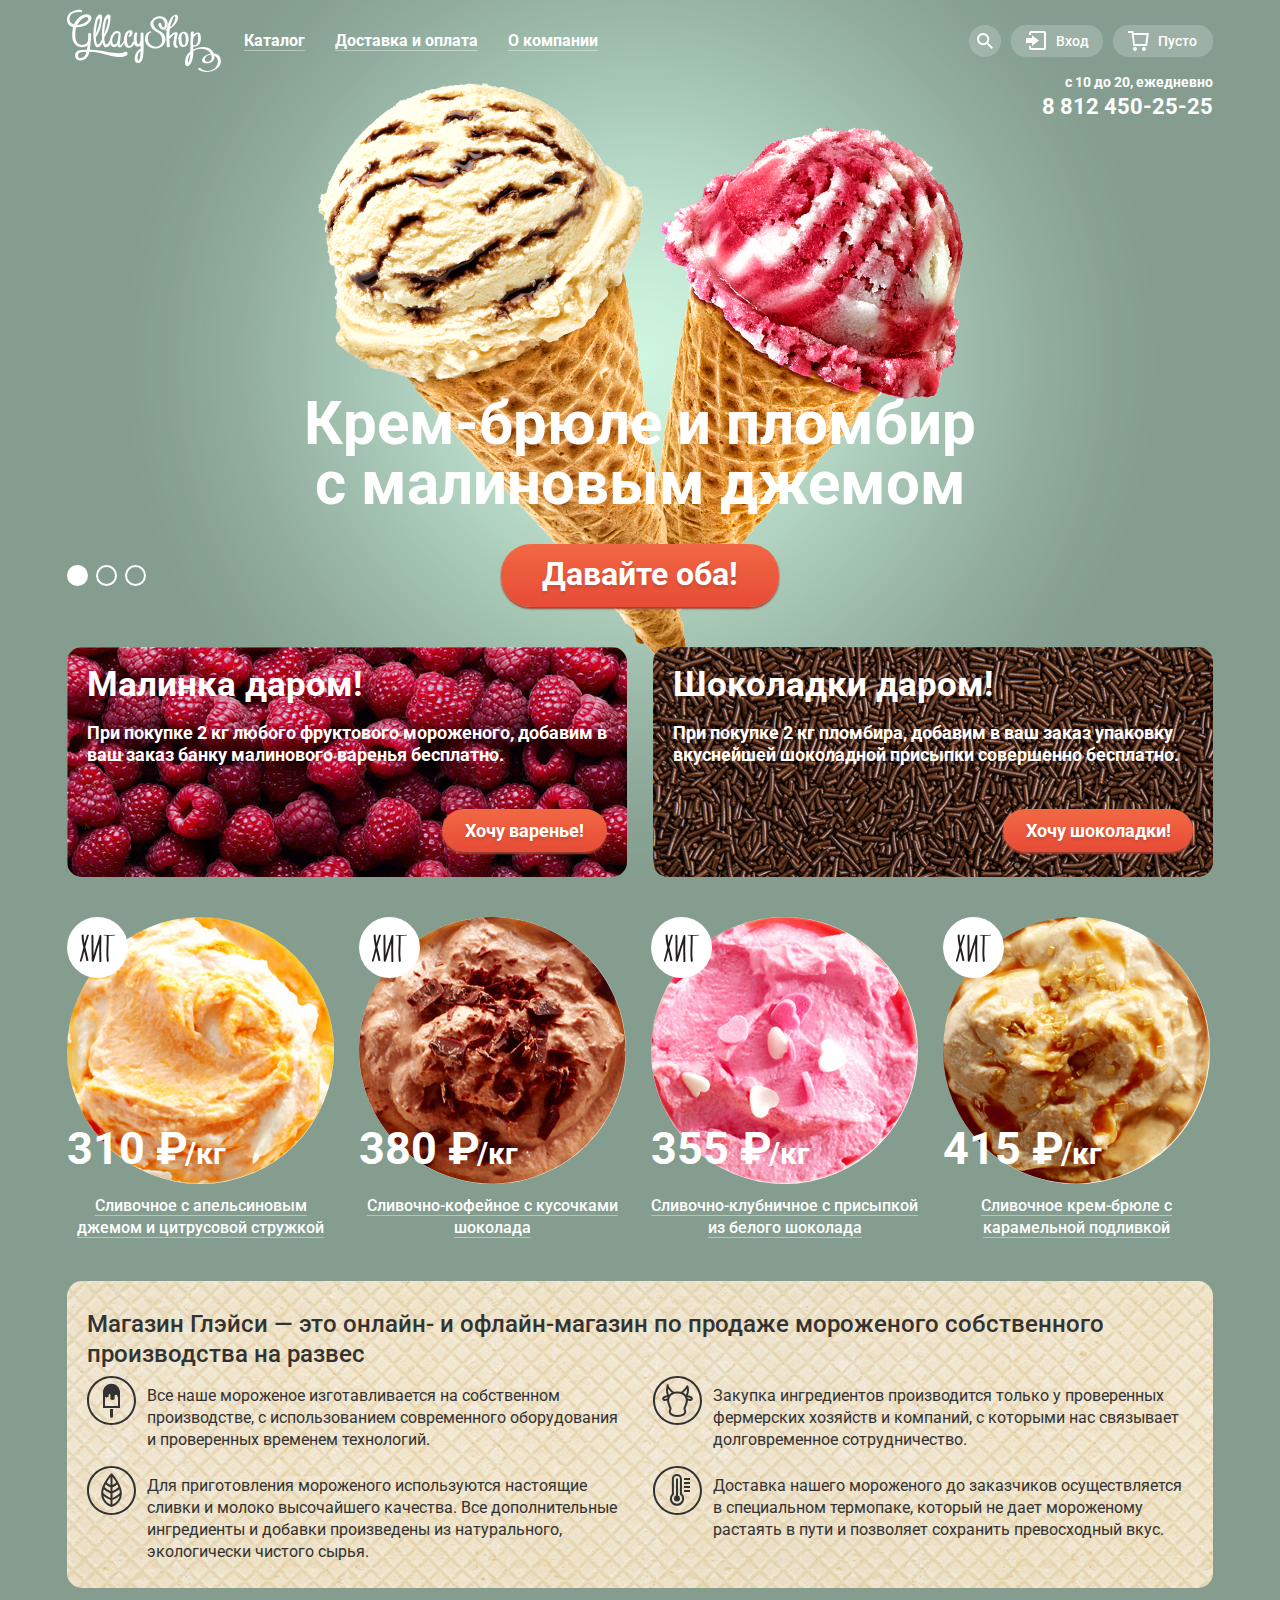
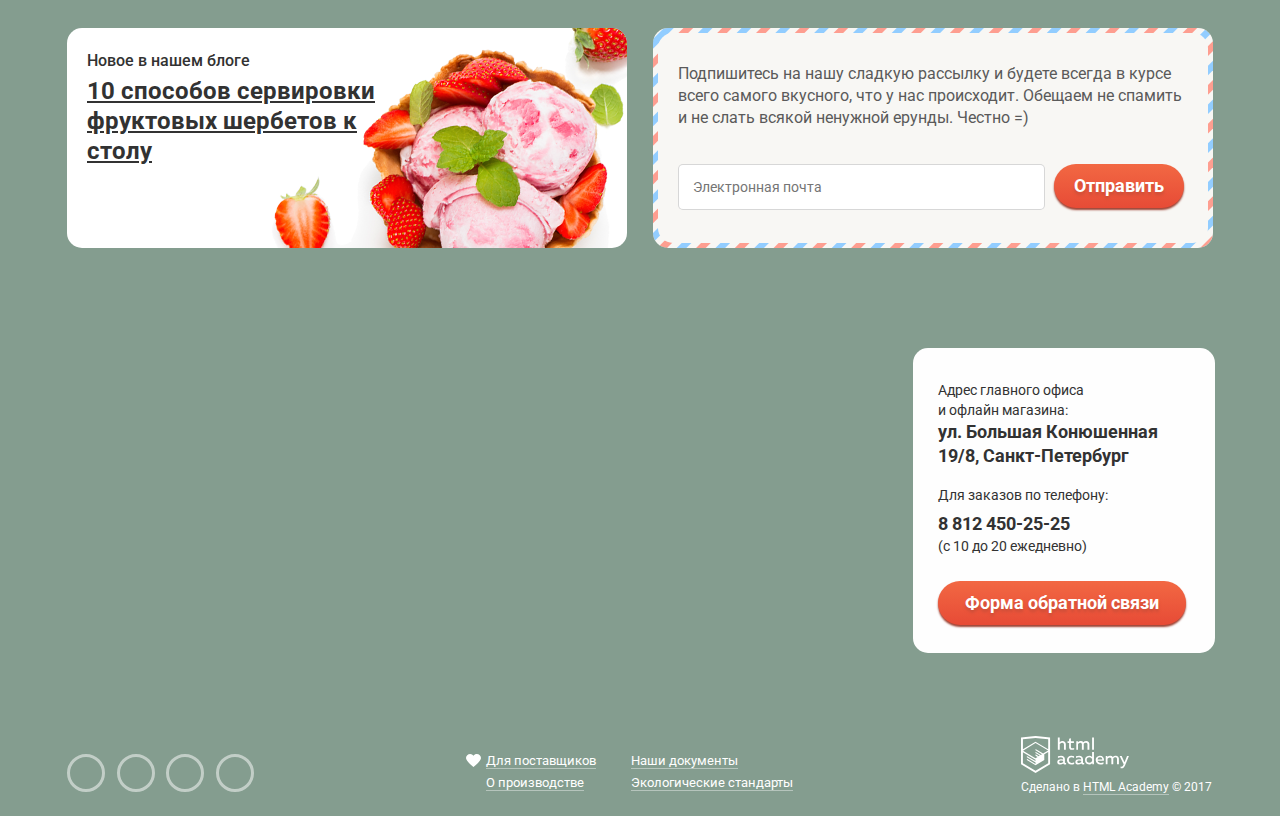
==== commit 97587fa6: "Всё та же карта" ====
--- a/index.html
+++ b/index.html
@@ -201,6 +201,7 @@
         </main>
     </div>
     <section class="map">
+        <div class="contacts-wrapper">
         <div class="contacts">
             <p>Адрес главного офиса<br>и офлайн магазина:<br><span
                     class="big">ул. Большая Конюшенная 19/8, Санкт-Петербург</span>
@@ -209,8 +210,9 @@
             <p class="contacts-phone"><span class="big">8 812 450-25-25</span><br>(с 10 до 20 ежедневно)</p>
             <button class="button btn-contacts" type="button">Форма обратной связи</button>
         </div>
+        </div>
         <iframe src="https://www.google.com/maps/embed?pb=!1m14!1m8!1m3!1d1998.5147284673294!2d30.326559491015626!3d59.94019416370472!3m2!1i1024!2i768!4f13.1!3m3!1m2!1s0x4696310fca5ba729%3A0xea9c53d4493c879f!2z0JHQvtC70YzRiNCw0Y8g0JrQvtC90Y7RiNC10L3QvdCw0Y8g0YPQuy4sIDE5LCDQodCw0L3QutGCLdCf0LXRgtC10YDQsdGD0YDQsywgMTkxMTg2!5e0!3m2!1sru!2sru!4v1530303915762"
-                width="1200" height="430" frameborder="0" style="border:0" allowfullscreen></iframe>
+                 allowfullscreen></iframe>
         <div class="modal modal-feedback">
             <h2>Мы обязательно вам ответим!</h2>
             <button class="modal-close" type="button">Закрыть</button>
--- a/css/style-min.css
+++ b/css/style-min.css
@@ -1 +1 @@
-@-webkit-keyframes come-out{0%{-webkit-transform:translateY(-2000px);transform:translateY(-2000px)}60%{-webkit-transform:translateY(30px);transform:translateY(30px)}90%{-webkit-transform:translateY(-10px);transform:translateY(-10px)}to{-webkit-transform:translateY(0);transform:translateY(0)}}@keyframes come-out{0%{-webkit-transform:translateY(-2000px);transform:translateY(-2000px)}60%{-webkit-transform:translateY(30px);transform:translateY(30px)}90%{-webkit-transform:translateY(-10px);transform:translateY(-10px)}to{-webkit-transform:translateY(0);transform:translateY(0)}}.site-navigation a,body{font-size:16px;color:#fff}.site-wrapper,body{background-color:#849d8f}body{margin:0;font-family:"Roboto","Arial",sans-serif;min-width:1200px;padding:0;line-height:22px;font-weight:400}.visually-hidden{position:absolute;width:1px;height:1px;margin:-1px;border:0;padding:0;clip:rect(0 0 0 0);overflow:hidden}img{max-width:100%;height:auto}.site-wrapper{background-image:url(../img/slide1.png);background-repeat:no-repeat;background-position:top center;-webkit-transition:background-image .5s ease,background-color .5s ease;-o-transition:background-image .5s ease,background-color .5s ease;transition:background-image .5s ease,background-color .5s ease}.site-wrapper::after,.site-wrapper::before{content:"";visibility:hidden}.site-wrapper::before{background-image:url(../img/slide2.png)}.site-wrapper::after{background-image:url(../img/slide3.png)}.container{width:1146px;margin:0 auto;padding:0 27px}.main-navigation,.site-navigation{display:-webkit-box;display:-ms-flexbox;display:flex}.main-navigation{-webkit-box-pack:start;-ms-flex-pack:start;justify-content:flex-start;-webkit-box-align:center;-ms-flex-align:center;align-items:center;padding-top:9px}.site-navigation{-ms-flex-wrap:wrap;flex-wrap:wrap;list-style:none;margin:0 0 0 8px;padding:0;width:680px}.site-navigation>li{position:relative;padding-bottom:5px}.site-navigation a{display:block;padding:7px 15px;font-weight:700;line-height:18px;text-decoration:none;white-space:nowrap}.modal,.navigation-item:hover>a{color:#323232;background-color:#f7f6f3;border-radius:15px}.navigation-item>a:active{background-color:#ededed;-webkit-box-shadow:inset 0 2px 1px #696969;box-shadow:inset 0 2px 1px #696969}.navigation-item>a::after{content:"";display:block;height:1px;background-color:rgba(255,255,255,.4)}.navigation-item>a.nav-item-current::after,.navigation-item>a:hover::after{background-color:transparent}.navigation-item>a.nav-item-current{color:#fff;background-color:#d07058;border-radius:15px}.navigation-item:hover>a.nav-item-current{color:#fff;background-color:#d07058}.site-navigation .catalog-dropdown{position:absolute;top:37px;display:none;-webkit-box-sizing:border-box;box-sizing:border-box;width:143px;margin-left:-7px;padding:0;list-style:none;background-color:#f8f7f4;border-radius:5px;-webkit-box-shadow:0 20px 20px rgba(0,0,0,.4);box-shadow:0 20px 20px rgba(0,0,0,.4);overflow:hidden;z-index:10}.navigation-item:hover .catalog-dropdown{display:block}.catalog-dropdown a{padding:8px 5px 8px 22px;font-size:14px;line-height:16px;font-weight:400;color:#323232;white-space:normal}.catalog-dropdown a:hover{background-color:#fbded8;border-radius:0}.catalog-dropdown a:active{background-color:#f6b5a5}.catalog-dropdown a.catalog-item-current{color:#fff;background-color:#d07058}.catalog-dropdown .catalog-item-new{position:relative;padding-top:11px;padding-bottom:13px;font-weight:700}.catalog-dropdown .catalog-item-new::after{content:"";position:absolute;left:6px;right:9px;bottom:0;height:1px;background-color:rgba(53,53,53,.2)}.modal{background-color:#f8f7f4;border-radius:5px;-webkit-box-shadow:3px 5px 25px 3px #56645c;box-shadow:3px 5px 25px 3px #56645c;padding:20px 25px 25px;-webkit-box-sizing:border-box;box-sizing:border-box}.modal input[type=email],.modal input[type=password],.modal input[type=search],.modal input[type=text],.modal textarea,.subscription input[type=email]{-webkit-box-sizing:border-box;box-sizing:border-box;padding:10px 14px;margin-bottom:20px;overflow:hidden;font-size:14px;line-height:24px;color:#000;white-space:nowrap;border:1px solid rgba(178,178,178,.52);border-radius:5px}.modal input[type=email]:hover,.modal input[type=password]:hover,.modal input[type=search]:hover,.modal input[type=text]:hover,.modal textarea:hover,.subscription input[type=email]:hover{padding:9px 13px;border:2px solid rgba(154,154,154,.52)}.modal input[type=email]:focus,.modal input[type=password]:focus,.modal input[type=search]:focus,.modal input[type=text]:focus,.modal textarea:focus,.subscription input[type=email]:focus{padding:9px 13px;font-weight:700;border:2px solid rgba(46,136,228,.52);outline:0}:focus::-webkit-input-placeholder{color:transparent}:focus:-moz-placeholder,:focus::-moz-placeholder{color:transparent}:focus:-ms-input-placeholder{color:transparent}.user-navigation{display:-webkit-box;display:-ms-flexbox;display:flex;-webkit-box-pack:justify;-ms-flex-pack:justify;justify-content:space-between;justify-items:center;list-style:none;margin:0 0 0 auto;padding:0;max-width:261px}.user-navigation>li:not(:last-child){padding-right:10px}.search-link{display:block;width:32px;height:32px;border-radius:50%;background:rgba(255,255,255,.2) url(../img/loupe.svg) no-repeat center;background-size:50%}.user-navigation>li{position:relative;padding-bottom:7px}.user-navigation-search:hover .search-link{background:#f8f7f4 url(../img/loupe-dark.svg) no-repeat center}.modal-search{display:none}.user-navigation-search:hover .modal-search{display:block;position:absolute;top:40px;right:10px;width:342px;height:84px;z-index:10}.modal-feedback textarea,.modal-login input,.modal-search input{width:100%}.login-link{position:relative;display:block;font-weight:500;font-size:14px;line-height:16px;color:#fff;text-decoration:none;width:92px;height:32px;background-color:rgba(255,255,255,.2);border-radius:15px;padding-top:8px;padding-bottom:8px;padding-left:45px;-webkit-box-sizing:border-box;box-sizing:border-box}.basket-link:focus,.basket-link:hover,.user-navigation-login:focus .login-link,.user-navigation-login:hover .login-link{color:#323232;background-color:#f8f7f4}.login-link::before{content:"";position:absolute;top:6px;left:15px;width:20px;height:19px;background-image:url(../img/enter1.svg);background-repeat:no-repeat;background-position:0 0}.user-navigation-login:active .login-link::before,.user-navigation-login:focus .login-link::before,.user-navigation-login:hover .login-link::before{background-image:url(../img/enter2.svg)}.modal-login{display:none}.user-navigation-login:hover .modal-login{display:block;position:absolute;top:40px;right:10px;width:278px;z-index:20}.user-nav-link{float:right;width:130px;margin-top:-42px}.user-nav-link a{margin-left:10px;font-size:13px;line-height:24px;color:#323232;text-decoration:none;border-bottom:1px solid rgba(0,0,0,.3)}.user-nav-link a:active,.user-nav-link a:focus,.user-nav-link a:hover{color:#e84d37;border-bottom:1px solid rgba(232,77,55,.3)}.basket-link{position:relative;display:block;font-weight:500;font-size:14px;line-height:16px;color:#fff;text-decoration:none;width:100px;height:32px;background-color:rgba(255,255,255,.2);border-radius:15px;padding-top:8px;padding-bottom:8px;padding-left:45px;-webkit-box-sizing:border-box;box-sizing:border-box}.basket-link::before{content:"";position:absolute;top:6px;left:15px;width:21px;height:20px;background-image:url(../img/basket.svg);background-repeat:no-repeat;background-position:0 0}.basket-link:active::before,.basket-link:focus::before,.basket-link:hover::before{background-image:url(../img/basket-red.svg)}.basket-link-full{position:relative;display:block;font-weight:500;font-size:14px;line-height:16px;color:#323232;text-decoration:none;width:118px;height:32px;background-color:#f8f7f4;border-radius:15px;padding-top:8px;padding-bottom:8px;padding-left:45px;-webkit-box-sizing:border-box;box-sizing:border-box}.basket-link-full::before{content:"";position:absolute;top:6px;left:15px;width:21px;height:20px;background-image:url(../img/basket-red.svg);background-repeat:no-repeat;background-position:0 0}.modal-basket{display:none}.user-navigation-basket:hover .modal-basket{display:-webkit-box;display:-ms-flexbox;display:flex;-webkit-box-orient:vertical;-webkit-box-direction:normal;-ms-flex-direction:column;flex-direction:column;position:absolute;top:40px;right:0;width:540px;padding-left:14px;padding-right:14px;z-index:20}.basket-list{font-size:13px;line-height:16px;color:#323232}.basket-list tr{vertical-align:center}.basket-list td{padding:5px}.basket-list img{border-radius:50%}.basket-list .price{color:#999}.basket-list .words-nowrap{white-space:nowrap}.line-grey{width:100%;height:1px;margin-top:15px;margin-bottom:5px;background-color:#cacac7}.basket-total{font-size:15px;line-height:18px;font-weight:700}.basket-total,.modal-basket .button{-ms-flex-item-align:end;align-self:flex-end}.button-close{width:12px;height:12px;font-size:0;border:0;cursor:pointer;background-color:transparent;margin-left:-5px}.button-close::after,.button-close::before{content:"";position:absolute;width:12px;height:1px;margin-left:-6px;background-color:#2c2829}.button-close::before{-webkit-transform:rotate(45deg);-ms-transform:rotate(45deg);transform:rotate(45deg)}.button-close::after{-webkit-transform:rotate(-45deg);-ms-transform:rotate(-45deg);transform:rotate(-45deg)}.header-info-wrapper{margin-top:-5px;display:-webkit-box;display:-ms-flexbox;display:flex;-webkit-box-orient:vertical;-webkit-box-direction:normal;-ms-flex-direction:column;flex-direction:column;-webkit-box-align:end;-ms-flex-align:end;align-items:flex-end}.header-hours{font-size:14px;line-height:16px;font-weight:700;margin-bottom:5px}.header-phone{font-size:22px;line-height:24px;font-weight:700}.breadcrumbs-wrapper{display:-webkit-box;display:-ms-flexbox;display:flex;-webkit-box-pack:start;-ms-flex-pack:start;justify-content:flex-start;-webkit-box-orient:vertical;-webkit-box-direction:normal;-ms-flex-direction:column;flex-direction:column}.page-title{font-size:35px;line-height:41px;font-weight:700;-webkit-box-ordinal-group:2;-ms-flex-order:1;order:1;margin-top:6px}.breadcrumbs{list-style:none;margin:-20px 0 0;padding:0;font-size:14px;line-height:16px;-webkit-box-ordinal-group:1;-ms-flex-order:0;order:0;display:-webkit-box;display:-ms-flexbox;display:flex}.breadcrumbs li{padding-right:20px;position:relative}.breadcrumbs li:not(:last-child)::after{content:"»";position:absolute;right:5px;color:#fff}.breadcrumbs a{color:#fff;text-decoration:none;border-bottom:1px solid rgba(255,255,255,.4)}.breadcrumbs a:active,.breadcrumbs a:focus,.breadcrumbs a:hover{color:#ffbc9e;border-bottom:1px solid rgba(255,188,158,.3)}.search-form{display:-webkit-box;display:-ms-flexbox;display:flex;-ms-flex-wrap:wrap;flex-wrap:wrap;-webkit-box-pack:justify;-ms-flex-pack:justify;justify-content:space-between;width:880px;margin-bottom:40px}.slider{position:relative;padding-top:275px}.slider-controls{position:absolute;bottom:20px;left:0;z-index:20;font-size:0}.slider-controls label{display:inline-block;width:17px;height:17px;margin-right:8px;vertical-align:top;background-color:transparent;border:2px solid #fff;border-radius:50%;cursor:pointer}.slider-list{margin:0;padding:0;list-style:none}.slide{width:700px;text-align:center;margin:0 auto 40px;display:none}.slide b{font-size:60px;line-height:60px;font-weight:700}#product-1:checked~.site-wrapper{background-color:#849d8f;background-image:url(../img/slide1.png)}#product-2:checked~.site-wrapper{background-color:#8996a6;background-image:url(../img/slide2.png)}#product-3:checked~.site-wrapper{background-color:#9d8b84;background-image:url(../img/slide3.png)}#product-1:checked~.site-wrapper #slide1,#product-2:checked~.site-wrapper #slide2,#product-3:checked~.site-wrapper #slide3{display:block}#product-1:checked~.site-wrapper label[for=product-1],#product-2:checked~.site-wrapper label[for=product-2],#product-3:checked~.site-wrapper label[for=product-3]{background-color:#fff}.promo-wrapper,.promotions-list{display:-webkit-box;display:-ms-flexbox;display:flex}.promotions-list{list-style:none;padding:0;-webkit-box-pack:justify;-ms-flex-pack:justify;justify-content:space-between;margin:0 0 30px}.promo-wrapper{margin:20px;-webkit-box-orient:vertical;-webkit-box-direction:normal;-ms-flex-direction:column;flex-direction:column}.promo-wrapper h3,.promo-wrapper p{font-size:35px;line-height:41px;font-weight:700;margin-top:-3px;margin-bottom:20px}.promo-wrapper p{font-size:18px;line-height:22px;margin-bottom:40px}.promotions-list li:first-child{width:560px;min-height:230px;background-color:#a60929;background-image:url(../img/bg-raspberries.jpg);background-repeat:no-repeat;border-radius:15px}.promotions-list li:last-child{width:560px;min-height:230px;background-color:#714530;background-image:url(../img/bg-chocolate.jpg);background-repeat:no-repeat;border-radius:15px}.catalog-list{list-style:none;margin:0;padding:0;display:-webkit-box;display:-ms-flexbox;display:flex;-webkit-box-pack:start;-ms-flex-pack:start;justify-content:flex-start;-ms-flex-wrap:wrap;flex-wrap:wrap}.catalog-item{position:relative;width:267px;margin-bottom:32px}.hit{margin-bottom:42px}.catalog-item:not(:nth-child(4n)){margin-right:25px}.catalog-list .hit::before{content:"";position:absolute;width:62px;height:62px;top:10px;background-image:url(../img/hit.svg);background-repeat:no-repeat;background-position:0 0;z-index:30}.catalog-wrapper{text-align:center;margin-top:10px;z-index:25}.catalog-wrapper img{margin-bottom:5px}.catalog-item:hover .catalog-wrapper{position:absolute;width:267px;top:-6px;left:-13px;padding:6px 13px 20px;background-color:rgba(255,255,255,.3);-webkit-box-shadow:0 20px 30px rgba(0,0,0,.2);box-shadow:0 20px 30px rgba(0,0,0,.2);border-radius:5px;z-index:20}.item-price{font-size:45px;line-height:45px;font-weight:700;position:absolute;top:174px}.item-kg{font-size:30px;margin-left:-3px}.catalog-item:hover .item-price{top:170px}.item-title{font-size:16px;line-height:22px;font-weight:500;color:#fff;text-decoration:none;border-bottom:1px solid rgba(255,255,255,.4)}.item-title:focus,.item-title:hover{border-bottom-color:transparent}.catalog-item img{border-radius:50%}.description-shop{background-color:#eee1c6;background-image:url(../img/bg-wafer.jpg);color:#323232;width:100%;margin-bottom:40px;padding:35px 20px 25px;border-radius:15px;-webkit-box-sizing:border-box;box-sizing:border-box}.description-shop h2{font-size:24px;line-height:30px;font-weight:500;margin-top:-7px;margin-bottom:0;padding:0}.description-shop-list{list-style:none;padding:0;margin:0;display:-webkit-box;display:-ms-flexbox;display:flex;-ms-flex-wrap:wrap;flex-wrap:wrap;-webkit-box-pack:justify;-ms-flex-pack:justify;justify-content:space-between;width:100%}.description-shop-item{width:540px;padding-left:60px;padding-top:9px;-webkit-box-sizing:border-box;box-sizing:border-box;margin-top:7px}.description-shop-list li:nth-child(1){background-image:url(../img/ice-cream.svg);background-repeat:no-repeat}.description-shop-list li:nth-child(2){background-image:url(../img/cow.svg);background-repeat:no-repeat}.description-shop-list li:nth-child(3),.description-shop-list li:nth-child(4){background-image:url(../img/eco.svg);background-repeat:no-repeat;margin-top:15px}.description-shop-list li:nth-child(4){background-image:url(../img/thermometer.svg)}.content-wrapper{display:-webkit-box;display:-ms-flexbox;display:flex;-webkit-box-pack:justify;-ms-flex-pack:justify;justify-content:space-between;margin-bottom:40px;-webkit-box-align:start;-ms-flex-align:start;align-items:flex-start}.news-block{width:560px;min-height:220px;background-color:#fff;background-image:url(../img/bg-strawberry.png);background-repeat:no-repeat;border-radius:15px;padding-top:20px;padding-left:20px;-webkit-box-sizing:border-box;box-sizing:border-box}.news-block p{font-size:16px;line-height:22px;color:#323232;font-weight:500;margin:4px;padding:0}.news-block a{font-size:24px;line-height:30px;font-weight:700;color:#323232}.footer-social a:active,.footer-social a:focus,.footer-social a:hover,.news-block a:focus,.news-block a:hover{color:#e84d37}.subscription,.subscription-wrapper{background-color:#f8f7f4;border-radius:15px;-webkit-box-sizing:border-box;box-sizing:border-box}.subscription-wrapper{background-image:url(../img/bg-post.svg);padding:5px;width:560px;min-height:220px}.subscription{width:550px;min-height:210px;color:#5a5a5a;padding-top:30px;padding-left:20px;padding-right:20px}.subscription p{margin-top:0;margin-bottom:35px}.subscription input[type=email]{display:inline-block;width:367px;margin-right:5px}.map{position:relative;width:1200px;margin:0 auto;padding:0}.contacts{position:absolute;top:60px;right:0;width:302px;min-height:305px;background-color:#fefefe;color:#323232;border-radius:15px;-webkit-box-sizing:border-box;box-sizing:border-box;padding-top:32px;padding-left:25px;padding-right:25px;margin-right:25px}.contacts p{margin:0;padding-top:0;padding-bottom:17px;font-size:14px;line-height:20px;font-weight:400}p.contacts-phone{margin-top:-10px;padding:0;margin-bottom:25px}.big{font-size:18px;line-height:24px;font-weight:700}.modal-feedback{display:none;position:fixed;top:50%;left:50%;width:476px;-webkit-box-sizing:border-box;box-sizing:border-box;margin-top:-220px;margin-left:-240px;z-index:50}.modal-feedback h2{margin-top:0;font-size:24px;line-height:28px}.modal-close{position:absolute;top:15px;right:15px;width:17px;height:17px;font-size:0;background-color:#f8f7f4;border:0;outline:0;cursor:pointer}.modal-close::after,.modal-close::before{content:"";position:absolute;top:7px;left:-7px;width:22px;height:2px;background-color:#000;border-radius:1px}.modal-close::before{-webkit-transform:rotate(45deg);-ms-transform:rotate(45deg);transform:rotate(45deg)}.modal-close::after{-webkit-transform:rotate(-45deg);-ms-transform:rotate(-45deg);transform:rotate(-45deg)}.modal-close:hover::after,.modal-close:hover::before{background-color:#323232}.map iframe,fieldset{border:0}.map iframe,.modal-feedback fieldset{margin:0;padding:0}.modal-feedback input{width:267px}.modal-feedback .button{float:right}.modal-overlay{display:none;position:fixed;top:0;left:0;width:100%;height:100%;background-color:rgba(0,0,0,.5);z-index:40}.button{display:block;background-image:-webkit-gradient(linear,left top,left bottom,from(#f26843),to(#e74b36));background-image:-webkit-linear-gradient(#f26843,#e74b36);background-image:-o-linear-gradient(#f26843,#e74b36);background-image:linear-gradient(#f26843,#e74b36);-webkit-box-shadow:0 2px 2px 0 #9e4334;box-shadow:0 2px 2px 0 #9e4334;border-radius:30px;text-decoration:none;font-size:18px;line-height:24px;font-weight:700;color:#fff;text-align:center;text-shadow:0 3px 3px #ca4e39;padding:10px 20px;border:0;cursor:pointer}.button:hover{background-image:-webkit-gradient(linear,left top,left bottom,from(#ec6e5d),to(#f58669));background-image:-webkit-linear-gradient(#ec6e5d,#f58669);background-image:-o-linear-gradient(#ec6e5d,#f58669);background-image:linear-gradient(#ec6e5d,#f58669);-webkit-box-shadow:0 1px 2px #ac1000;box-shadow:0 1px 2px #ac1000}.button:active{background-image:-webkit-gradient(linear,left top,left bottom,from(#e1613e),to(#d74632));background-image:-webkit-linear-gradient(#e1613e,#d74632);background-image:-o-linear-gradient(#e1613e,#d74632);background-image:linear-gradient(#e1613e,#d74632);-webkit-box-shadow:inset 0 2px 2px #942718;box-shadow:inset 0 2px 2px #942718}.btn-inline,.catalog-item:hover a.btn-catalog{display:inline-block}a.btn-promo,a.btn-slide{font-weight:700;-webkit-box-sizing:border-box;box-sizing:border-box}a.btn-slide{display:inline-block;width:278px;height:63px;font-size:32px;line-height:44px;margin-top:30px;padding:8px 17px}a.btn-promo{width:165px;height:43px;font-size:18px;line-height:24px;padding:10px 15px;margin-left:auto;margin-top:3px}a.btn-promo-chocolate{width:190px;margin-left:auto}a.btn-catalog{display:none;width:200px;height:43px;font-size:18px;line-height:24px;font-weight:700;padding:9px 15px;color:#fff;margin-top:10px;-webkit-box-sizing:border-box;box-sizing:border-box}.btn-contacts{padding-left:27px;padding-right:27px}.search-form fieldset{margin:0;padding:0;-webkit-appearance:none;-moz-appearance:none;appearance:none}.fieldset-wrapper{display:-webkit-box;display:-ms-flexbox;display:flex;-webkit-box-pack:justify;-ms-flex-pack:justify;justify-content:space-between;width:860px}.filters{margin-bottom:13px}.filters legend{font-size:14px;line-height:16px;font-weight:500;padding-left:16px;padding-bottom:7px}.filters label{font-size:16px;line-height:18px;font-weight:500}.filter-wrapper{position:relative;padding:8px 15px;margin-bottom:15px;height:38px;background-color:rgba(255,255,255,.2);border-radius:20px;-webkit-box-sizing:border-box;box-sizing:border-box}.search-form:last-child{margin-bottom:10px}.select-wrapper{width:193px;height:40px;overflow:hidden;border-radius:20px;background:rgba(255,255,255,.2) url(../img/icon-down-dir.svg) no-repeat;background-position:170px center}.select-wrapper:hover{background-image:url(../img/icon-down-dir.png);background-repeat:no-repeat;background-position:170px center}.search-form select{width:220px;height:36px;border-radius:20px;background:0 0;border-style:none;outline:0;font-size:16px;line-height:18px;font-weight:500;color:#fff;margin-left:15px;-webkit-appearance:none;-moz-appearance:none;appearance:none}.search-form option,.search-form select:hover{color:#323232}.filter-toggle-wrapper{width:217px;position:relative;padding:8px 15px;height:40px;background-color:rgba(255,255,255,.2);border-radius:20px;-webkit-box-sizing:border-box;box-sizing:border-box}.bar,.scale{position:absolute;height:4px}.scale{background-color:#fff;opacity:.5;top:18px;left:15px;width:180px}.bar{top:16px;left:44px;width:98px}.toggle,.toggle-max{position:absolute;top:10px}.toggle{width:20px;height:20px;background-image:url(../img/filter-button.svg);background-position:0 0;cursor:pointer;left:34px}.toggle-max{left:132px}.search-form input[type=checkbox],.search-form input[type=radio]{display:none}.search-form input[type=checkbox]+label,.search-form input[type=radio]+label{margin-right:10px}.search-form input[type=checkbox]+label:last-child,.search-form input[type=radio]+label:last-child{margin-right:5px}.search-form input[type=radio]:not(checked)+label::before{content:"";display:inline-block;vertical-align:middle;margin-right:10px;width:26px;height:26px;background:url(../img/radio-off.svg) no-repeat;background-position:0 0;opacity:.8;border:0}.search-form input[type=radio]:not(checked):disabled+label::before{opacity:.4}.search-form input[type=radio]:not(checked)+label:hover::before{opacity:1}.search-form input[type=radio]:checked+label::before{background:url(../img/radio-on.svg) no-repeat;background-position:0 0;opacity:.8}.search-form input[type=radio]:checked:disabled+label::before{opacity:.4}.search-form input[type=radio]:checked+label:hover::before{opacity:1}.search-form input[type=checkbox]:not(checked)+label::before{content:"";display:inline-block;margin-right:15px;vertical-align:middle;width:19px;height:19px;border:2px solid rgba(255,255,255,.8);border-radius:3px}.search-form input[type=checkbox]:not(checked):disabled+label::before{border:2px solid rgba(255,255,255,.4)}.search-form input[type=checkbox]:not(checked)+label:hover::before{border:2px solid #fff}.search-form input[type=checkbox]:checked+label::before{width:23px;height:24px;background:url(../img/checkbox-on.svg) no-repeat;background-position:0 0;opacity:.8;border:0}.search-form input[type=checkbox]:checked:disabled+label::before{opacity:.4;border:0}.search-form input[type=checkbox]:checked+label:hover::before{opacity:1;border:0}.button-filter{margin-top:20px;padding:8px 27px;font-weight:500;font-size:16px;line-height:18px;height:40px;color:#fff;background-color:rgba(255,255,255,.2);border:2px solid #fff;border-radius:20px;outline:0;cursor:pointer;-webkit-box-sizing:border-box;box-sizing:border-box}.button-filter:hover{color:#323232;background-color:#fff}.button-filter:active{padding:10px 29px;background-color:#ededed;border:0;-webkit-box-shadow:inset 0 2px 2px #696969;box-shadow:inset 0 2px 2px #696969}.pagination-list{list-style:none;margin:50px 0 32px;padding:0;display:-webkit-box;display:-ms-flexbox;display:flex;-webkit-box-pack:end;-ms-flex-pack:end;justify-content:flex-end}.pagination-list li{margin-left:2px;margin-right:2px}.pagination-list a{font-size:16px;line-height:18px;font-weight:500;color:#fff;text-decoration:none;padding:3px 8px}.pagination-item:focus,.pagination-item:hover{background-color:#9bafa3;border-radius:50%}.pagination-list .pagination-item-current{color:#323232;background-color:#fff;border-radius:50%}.pagination-list .arrow-disabled{color:rgba(255,255,255,.2)}.arrow-next{margin-left:5px;background-position:-20px 5px}.arrow-next,.arrow-next-dis,.arrow-prev,.arrow-prev-dis{background-image:url(../img/arrow.png);background-repeat:no-repeat}.arrow-next-dis{margin-left:5px;background-position:-20px -15px}.arrow-prev,.arrow-prev-dis{margin-right:5px;background-position:0 5px}.arrow-prev-dis{background-position:0 -15px}.line{width:100%;height:1px;margin-bottom:5px;background-color:rgba(255,255,255,.2)}.footer-social,.main-footer{display:-webkit-box;display:-ms-flexbox;display:flex;-webkit-box-pack:justify;-ms-flex-pack:justify;justify-content:space-between}.main-footer{-webkit-box-align:center;-ms-flex-align:center;align-items:center}.footer-social{list-style:none;padding:0;margin:15px 0 0;color:#fff;width:187px}.footer-social a{font-size:13px;line-height:18px;color:#fff}.social-button svg{border:3px solid rgba(255,255,255,.5);border-radius:50%;fill-opacity:.5%}.social-button path{fill:rgba(255,255,255,.8)}.social-button svg:focus,.social-button svg:hover{border:3px solid rgba(255,255,255,.7)}.social-button svg:focus path,.social-button svg:hover path{fill:#fff}.social-button svg:active{border:3px solid rgba(255,255,255,.7)}.footer-navigation{list-style:none;padding:0 0 0 20px;margin:4px auto 0 212px;color:#fff;display:-webkit-box;display:-ms-flexbox;display:flex;-ms-flex-wrap:wrap;flex-wrap:wrap;width:350px;background-image:url(../img/heart.svg);background-repeat:no-repeat;background-position:0 5px}.footer-navigation li{width:130px;margin-right:15px}.footer-navigation a{font-size:13px;line-height:18px;color:#fff;text-decoration:none;border-bottom:1px solid rgba(255,255,255,.4);white-space:nowrap}.footer-copyright .academy:focus,.footer-copyright .academy:hover,.footer-navigation a:focus,.footer-navigation a:hover{color:#ffbc9e;border-bottom:1px solid rgba(255,188,158,.3)}.footer-copyright .academy:active,.footer-navigation a:active{color:#ffbc9e;border-bottom:1px solid #ffbc9e}.footer-copyright{margin-top:18px;margin-bottom:20px;width:192px;font-size:12px;line-height:18px;color:#fff}.footer-copyright p{padding:0;margin:0}.footer-copyright .academy{font-size:12px;line-height:18px;color:#fff;text-decoration:none;border-bottom:1px solid rgba(255,255,255,.4)}.modal-feedback-show{display:block;-webkit-animation:come-out .6s;animation:come-out .6s}.modal-show{display:block}.placeholder-show{display:block;font-size:12px;color:#8fbdec;position:absolute;top:0}+@-webkit-keyframes come-out{0%{-webkit-transform:translateY(-2000px);transform:translateY(-2000px)}60%{-webkit-transform:translateY(30px);transform:translateY(30px)}90%{-webkit-transform:translateY(-10px);transform:translateY(-10px)}to{-webkit-transform:translateY(0);transform:translateY(0)}}@keyframes come-out{0%{-webkit-transform:translateY(-2000px);transform:translateY(-2000px)}60%{-webkit-transform:translateY(30px);transform:translateY(30px)}90%{-webkit-transform:translateY(-10px);transform:translateY(-10px)}to{-webkit-transform:translateY(0);transform:translateY(0)}}.site-navigation a,body{font-size:16px;color:#fff}.site-wrapper,body{background-color:#849d8f}body{margin:0;font-family:"Roboto","Arial",sans-serif;min-width:1200px;padding:0;line-height:22px;font-weight:400}.visually-hidden{position:absolute;width:1px;height:1px;margin:-1px;border:0;padding:0;clip:rect(0 0 0 0);overflow:hidden}img{max-width:100%;height:auto}.site-wrapper{background-image:url(../img/slide1.png);background-repeat:no-repeat;background-position:top center;-webkit-transition:background-image .5s ease,background-color .5s ease;-o-transition:background-image .5s ease,background-color .5s ease;transition:background-image .5s ease,background-color .5s ease}.site-wrapper::after,.site-wrapper::before{content:"";visibility:hidden}.site-wrapper::before{background-image:url(../img/slide2.png)}.site-wrapper::after{background-image:url(../img/slide3.png)}.container{width:1146px;margin:0 auto;padding:0 27px}.main-navigation,.site-navigation{display:-webkit-box;display:-ms-flexbox;display:flex}.main-navigation{-webkit-box-pack:start;-ms-flex-pack:start;justify-content:flex-start;-webkit-box-align:center;-ms-flex-align:center;align-items:center;padding-top:9px}.site-navigation{-ms-flex-wrap:wrap;flex-wrap:wrap;list-style:none;margin:0 0 0 8px;padding:0;width:680px}.site-navigation>li{position:relative;padding-bottom:5px}.site-navigation a{display:block;padding:7px 15px;font-weight:700;line-height:18px;text-decoration:none;white-space:nowrap}.modal,.navigation-item:hover>a{color:#323232;background-color:#f7f6f3;border-radius:15px}.navigation-item>a:active{background-color:#ededed;-webkit-box-shadow:inset 0 2px 1px #696969;box-shadow:inset 0 2px 1px #696969}.navigation-item>a::after{content:"";display:block;height:1px;background-color:rgba(255,255,255,.4)}.navigation-item>a.nav-item-current::after,.navigation-item>a:hover::after{background-color:transparent}.navigation-item>a.nav-item-current{color:#fff;background-color:#d07058;border-radius:15px}.navigation-item:hover>a.nav-item-current{color:#fff;background-color:#d07058}.site-navigation .catalog-dropdown{position:absolute;top:37px;display:none;-webkit-box-sizing:border-box;box-sizing:border-box;width:143px;margin-left:-7px;padding:0;list-style:none;background-color:#f8f7f4;border-radius:5px;-webkit-box-shadow:0 20px 20px rgba(0,0,0,.4);box-shadow:0 20px 20px rgba(0,0,0,.4);overflow:hidden;z-index:10}.navigation-item:hover .catalog-dropdown{display:block}.catalog-dropdown a{padding:8px 5px 8px 22px;font-size:14px;line-height:16px;font-weight:400;color:#323232;white-space:normal}.catalog-dropdown a:hover{background-color:#fbded8;border-radius:0}.catalog-dropdown a:active{background-color:#f6b5a5}.catalog-dropdown a.catalog-item-current{color:#fff;background-color:#d07058}.catalog-dropdown .catalog-item-new{position:relative;padding-top:11px;padding-bottom:13px;font-weight:700}.catalog-dropdown .catalog-item-new::after{content:"";position:absolute;left:6px;right:9px;bottom:0;height:1px;background-color:rgba(53,53,53,.2)}.modal{background-color:#f8f7f4;border-radius:5px;-webkit-box-shadow:3px 5px 25px 3px #56645c;box-shadow:3px 5px 25px 3px #56645c;padding:20px 25px 25px;-webkit-box-sizing:border-box;box-sizing:border-box}.modal input[type=email],.modal input[type=password],.modal input[type=search],.modal input[type=text],.modal textarea,.subscription input[type=email]{-webkit-box-sizing:border-box;box-sizing:border-box;padding:10px 14px;margin-bottom:20px;overflow:hidden;font-size:14px;line-height:24px;color:#000;white-space:nowrap;border:1px solid rgba(178,178,178,.52);border-radius:5px}.modal input[type=email]:hover,.modal input[type=password]:hover,.modal input[type=search]:hover,.modal input[type=text]:hover,.modal textarea:hover,.subscription input[type=email]:hover{padding:9px 13px;border:2px solid rgba(154,154,154,.52)}.modal input[type=email]:focus,.modal input[type=password]:focus,.modal input[type=search]:focus,.modal input[type=text]:focus,.modal textarea:focus,.subscription input[type=email]:focus{padding:9px 13px;font-weight:700;border:2px solid rgba(46,136,228,.52);outline:0}:focus::-webkit-input-placeholder{color:transparent}:focus:-moz-placeholder,:focus::-moz-placeholder{color:transparent}:focus:-ms-input-placeholder{color:transparent}.user-navigation{display:-webkit-box;display:-ms-flexbox;display:flex;-webkit-box-pack:justify;-ms-flex-pack:justify;justify-content:space-between;justify-items:center;list-style:none;margin:0 0 0 auto;padding:0;max-width:261px}.user-navigation>li:not(:last-child){padding-right:10px}.search-link{display:block;width:32px;height:32px;border-radius:50%;background:rgba(255,255,255,.2) url(../img/loupe.svg) no-repeat center;background-size:50%}.user-navigation>li{position:relative;padding-bottom:7px}.user-navigation-search:hover .search-link{background:#f8f7f4 url(../img/loupe-dark.svg) no-repeat center}.modal-search{display:none}.user-navigation-search:hover .modal-search{display:block;position:absolute;top:40px;right:10px;width:342px;height:84px;z-index:10}.modal-login input,.modal-search input{width:100%}.login-link{position:relative;display:block;font-weight:500;font-size:14px;line-height:16px;color:#fff;text-decoration:none;width:92px;height:32px;background-color:rgba(255,255,255,.2);border-radius:15px;padding-top:8px;padding-bottom:8px;padding-left:45px;-webkit-box-sizing:border-box;box-sizing:border-box}.basket-link:focus,.basket-link:hover,.user-navigation-login:focus .login-link,.user-navigation-login:hover .login-link{color:#323232;background-color:#f8f7f4}.login-link::before{content:"";position:absolute;top:6px;left:15px;width:20px;height:19px;background-image:url(../img/enter1.svg);background-repeat:no-repeat;background-position:0 0}.user-navigation-login:active .login-link::before,.user-navigation-login:focus .login-link::before,.user-navigation-login:hover .login-link::before{background-image:url(../img/enter2.svg)}.modal-login{display:none}.user-navigation-login:hover .modal-login{display:block;position:absolute;top:40px;right:10px;width:278px;z-index:20}.user-nav-link{float:right;width:130px;margin-top:-42px}.user-nav-link a{margin-left:10px;font-size:13px;line-height:24px;color:#323232;text-decoration:none;border-bottom:1px solid rgba(0,0,0,.3)}.user-nav-link a:active,.user-nav-link a:focus,.user-nav-link a:hover{color:#e84d37;border-bottom:1px solid rgba(232,77,55,.3)}.basket-link{position:relative;display:block;font-weight:500;font-size:14px;line-height:16px;color:#fff;text-decoration:none;width:100px;height:32px;background-color:rgba(255,255,255,.2);border-radius:15px;padding-top:8px;padding-bottom:8px;padding-left:45px;-webkit-box-sizing:border-box;box-sizing:border-box}.basket-link::before{content:"";position:absolute;top:6px;left:15px;width:21px;height:20px;background-image:url(../img/basket.svg);background-repeat:no-repeat;background-position:0 0}.basket-link:active::before,.basket-link:focus::before,.basket-link:hover::before{background-image:url(../img/basket-red.svg)}.basket-link-full{position:relative;display:block;font-weight:500;font-size:14px;line-height:16px;color:#323232;text-decoration:none;width:118px;height:32px;background-color:#f8f7f4;border-radius:15px;padding-top:8px;padding-bottom:8px;padding-left:45px;-webkit-box-sizing:border-box;box-sizing:border-box}.basket-link-full::before{content:"";position:absolute;top:6px;left:15px;width:21px;height:20px;background-image:url(../img/basket-red.svg);background-repeat:no-repeat;background-position:0 0}.modal-basket{display:none}.user-navigation-basket:hover .modal-basket{display:-webkit-box;display:-ms-flexbox;display:flex;-webkit-box-orient:vertical;-webkit-box-direction:normal;-ms-flex-direction:column;flex-direction:column;position:absolute;top:40px;right:0;width:540px;padding-left:14px;padding-right:14px;z-index:20}.basket-list{font-size:13px;line-height:16px;color:#323232}.basket-list tr{vertical-align:center}.basket-list td{padding:5px}.basket-list img{border-radius:50%}.basket-list .price{color:#999}.basket-list .words-nowrap{white-space:nowrap}.line-grey{width:100%;height:1px;margin-top:15px;margin-bottom:5px;background-color:#cacac7}.basket-total{font-size:15px;line-height:18px;font-weight:700}.basket-total,.modal-basket .button{-ms-flex-item-align:end;align-self:flex-end}.button-close{width:12px;height:12px;font-size:0;border:0;cursor:pointer;background-color:transparent;margin-left:-5px}.button-close::after,.button-close::before{content:"";position:absolute;width:12px;height:1px;margin-left:-6px;background-color:#2c2829}.button-close::before{-webkit-transform:rotate(45deg);-ms-transform:rotate(45deg);transform:rotate(45deg)}.button-close::after{-webkit-transform:rotate(-45deg);-ms-transform:rotate(-45deg);transform:rotate(-45deg)}.header-info-wrapper{margin-top:-5px;display:-webkit-box;display:-ms-flexbox;display:flex;-webkit-box-orient:vertical;-webkit-box-direction:normal;-ms-flex-direction:column;flex-direction:column;-webkit-box-align:end;-ms-flex-align:end;align-items:flex-end}.header-hours{font-size:14px;line-height:16px;font-weight:700;margin-bottom:5px}.header-phone{font-size:22px;line-height:24px;font-weight:700}.breadcrumbs-wrapper{display:-webkit-box;display:-ms-flexbox;display:flex;-webkit-box-pack:start;-ms-flex-pack:start;justify-content:flex-start;-webkit-box-orient:vertical;-webkit-box-direction:normal;-ms-flex-direction:column;flex-direction:column}.page-title{font-size:35px;line-height:41px;font-weight:700;-webkit-box-ordinal-group:2;-ms-flex-order:1;order:1;margin-top:6px}.breadcrumbs{list-style:none;margin:-20px 0 0;padding:0;font-size:14px;line-height:16px;-webkit-box-ordinal-group:1;-ms-flex-order:0;order:0;display:-webkit-box;display:-ms-flexbox;display:flex}.breadcrumbs li{padding-right:20px;position:relative}.breadcrumbs li:not(:last-child)::after{content:"»";position:absolute;right:5px;color:#fff}.breadcrumbs a{color:#fff;text-decoration:none;border-bottom:1px solid rgba(255,255,255,.4)}.breadcrumbs a:active,.breadcrumbs a:focus,.breadcrumbs a:hover{color:#ffbc9e;border-bottom:1px solid rgba(255,188,158,.3)}.search-form{display:-webkit-box;display:-ms-flexbox;display:flex;-ms-flex-wrap:wrap;flex-wrap:wrap;-webkit-box-pack:justify;-ms-flex-pack:justify;justify-content:space-between;width:880px;margin-bottom:40px}.slider{position:relative;padding-top:275px}.slider-controls{position:absolute;bottom:20px;left:0;z-index:20;font-size:0}.slider-controls label{display:inline-block;width:17px;height:17px;margin-right:8px;vertical-align:top;background-color:transparent;border:2px solid #fff;border-radius:50%;cursor:pointer}.slider-list{margin:0;padding:0;list-style:none}.slide{width:700px;text-align:center;margin:0 auto 40px;display:none}.slide b{font-size:60px;line-height:60px;font-weight:700}#product-1:checked~.site-wrapper{background-color:#849d8f;background-image:url(../img/slide1.png)}#product-2:checked~.site-wrapper{background-color:#8996a6;background-image:url(../img/slide2.png)}#product-3:checked~.site-wrapper{background-color:#9d8b84;background-image:url(../img/slide3.png)}#product-1:checked~.site-wrapper #slide1,#product-2:checked~.site-wrapper #slide2,#product-3:checked~.site-wrapper #slide3{display:block}#product-1:checked~.site-wrapper label[for=product-1],#product-2:checked~.site-wrapper label[for=product-2],#product-3:checked~.site-wrapper label[for=product-3]{background-color:#fff}.promo-wrapper,.promotions-list{display:-webkit-box;display:-ms-flexbox;display:flex}.promotions-list{list-style:none;padding:0;-webkit-box-pack:justify;-ms-flex-pack:justify;justify-content:space-between;margin:0 0 30px}.promo-wrapper{margin:20px;-webkit-box-orient:vertical;-webkit-box-direction:normal;-ms-flex-direction:column;flex-direction:column}.promo-wrapper h3,.promo-wrapper p{font-size:35px;line-height:41px;font-weight:700;margin-top:-3px;margin-bottom:20px}.promo-wrapper p{font-size:18px;line-height:22px;margin-bottom:40px}.promotions-list li:first-child{width:560px;min-height:230px;background-color:#a60929;background-image:url(../img/bg-raspberries.jpg);background-repeat:no-repeat;border-radius:15px}.promotions-list li:last-child{width:560px;min-height:230px;background-color:#714530;background-image:url(../img/bg-chocolate.jpg);background-repeat:no-repeat;border-radius:15px}.catalog-list{list-style:none;margin:0;padding:0;display:-webkit-box;display:-ms-flexbox;display:flex;-webkit-box-pack:start;-ms-flex-pack:start;justify-content:flex-start;-ms-flex-wrap:wrap;flex-wrap:wrap}.catalog-item{position:relative;width:267px;margin-bottom:32px}.hit{margin-bottom:42px}.catalog-item:not(:nth-child(4n)){margin-right:25px}.catalog-list .hit::before{content:"";position:absolute;width:62px;height:62px;top:10px;background-image:url(../img/hit.svg);background-repeat:no-repeat;background-position:0 0;z-index:30}.catalog-wrapper{text-align:center;margin-top:10px;z-index:25}.catalog-wrapper img{margin-bottom:5px}.catalog-item:hover .catalog-wrapper{position:absolute;width:267px;top:-6px;left:-13px;padding:6px 13px 20px;background-color:rgba(255,255,255,.3);-webkit-box-shadow:0 20px 30px rgba(0,0,0,.2);box-shadow:0 20px 30px rgba(0,0,0,.2);border-radius:5px;z-index:20}.item-price{font-size:45px;line-height:45px;font-weight:700;position:absolute;top:174px}.item-kg{font-size:30px;margin-left:-3px}.catalog-item:hover .item-price{top:170px}.item-title{font-size:16px;line-height:22px;font-weight:500;color:#fff;text-decoration:none;border-bottom:1px solid rgba(255,255,255,.4)}.item-title:focus,.item-title:hover{border-bottom-color:transparent}.catalog-item img{border-radius:50%}.description-shop{background-color:#eee1c6;background-image:url(../img/bg-wafer.jpg);color:#323232;width:100%;margin-bottom:40px;padding:35px 20px 25px;border-radius:15px;-webkit-box-sizing:border-box;box-sizing:border-box}.description-shop h2{font-size:24px;line-height:30px;font-weight:500;margin-top:-7px;margin-bottom:0;padding:0}.description-shop-list{list-style:none;padding:0;margin:0;display:-webkit-box;display:-ms-flexbox;display:flex;-ms-flex-wrap:wrap;flex-wrap:wrap;-webkit-box-pack:justify;-ms-flex-pack:justify;justify-content:space-between;width:100%}.description-shop-item{width:540px;padding-left:60px;padding-top:9px;-webkit-box-sizing:border-box;box-sizing:border-box;margin-top:7px}.description-shop-list li:nth-child(1){background-image:url(../img/ice-cream.svg);background-repeat:no-repeat}.description-shop-list li:nth-child(2){background-image:url(../img/cow.svg);background-repeat:no-repeat}.description-shop-list li:nth-child(3),.description-shop-list li:nth-child(4){background-image:url(../img/eco.svg);background-repeat:no-repeat;margin-top:15px}.description-shop-list li:nth-child(4){background-image:url(../img/thermometer.svg)}.content-wrapper{display:-webkit-box;display:-ms-flexbox;display:flex;-webkit-box-pack:justify;-ms-flex-pack:justify;justify-content:space-between;margin-bottom:40px;-webkit-box-align:start;-ms-flex-align:start;align-items:flex-start}.news-block{width:560px;min-height:220px;background-color:#fff;background-image:url(../img/bg-strawberry.png);background-repeat:no-repeat;border-radius:15px;padding-top:20px;padding-left:20px;-webkit-box-sizing:border-box;box-sizing:border-box}.news-block p{font-size:16px;line-height:22px;color:#323232;font-weight:500;margin:2px 0 4px;padding:0}.news-block a{font-size:24px;line-height:30px;font-weight:700;color:#323232}.footer-social a:active,.footer-social a:focus,.footer-social a:hover,.news-block a:focus,.news-block a:hover{color:#e84d37}.subscription,.subscription-wrapper{background-color:#f8f7f4;border-radius:15px;-webkit-box-sizing:border-box;box-sizing:border-box}.subscription-wrapper{background-image:url(../img/bg-post.svg);padding:5px;width:560px;min-height:220px}.subscription{width:550px;min-height:210px;color:#5a5a5a;padding-top:30px;padding-left:20px;padding-right:20px}.subscription p{margin-top:0;margin-bottom:35px}.subscription input[type=email]{display:inline-block;width:367px;margin-right:5px}.map,.modal-feedback textarea{width:100%}.map iframe{border:0;width:100%;height:428px}.contacts-wrapper{position:relative;width:1200px;margin:0 auto;padding:0}.contacts{position:absolute;top:60px;right:0;width:302px;min-height:305px;background-color:#fefefe;color:#323232;border-radius:15px;-webkit-box-sizing:border-box;box-sizing:border-box;padding-top:32px;padding-left:25px;padding-right:25px;margin-right:25px}.contacts p{margin:0;padding-top:0;padding-bottom:17px;font-size:14px;line-height:20px;font-weight:400}p.contacts-phone{margin-top:-10px;padding:0;margin-bottom:25px}.big{font-size:18px;line-height:24px;font-weight:700}.modal-feedback{display:none;position:fixed;top:50%;left:50%;width:476px;-webkit-box-sizing:border-box;box-sizing:border-box;margin-top:-220px;margin-left:-240px;z-index:50}.modal-feedback h2{margin-top:0;font-size:24px;line-height:28px}.modal-close{position:absolute;top:15px;right:15px;width:17px;height:17px;font-size:0;background-color:#f8f7f4;border:0;outline:0;cursor:pointer}.modal-close::after,.modal-close::before{content:"";position:absolute;top:7px;left:-7px;width:22px;height:2px;background-color:#000;border-radius:1px}.modal-close::before{-webkit-transform:rotate(45deg);-ms-transform:rotate(45deg);transform:rotate(45deg)}.modal-close::after{-webkit-transform:rotate(-45deg);-ms-transform:rotate(-45deg);transform:rotate(-45deg)}.modal-close:hover::after,.modal-close:hover::before{background-color:#323232}fieldset{border:0}.map iframe,.modal-feedback fieldset{margin:0;padding:0}.modal-feedback input{width:267px}.modal-feedback .button{float:right}.modal-overlay{display:none;position:fixed;top:0;left:0;width:100%;height:100%;background-color:rgba(0,0,0,.5);z-index:40}.button{display:block;background-image:-webkit-gradient(linear,left top,left bottom,from(#f26843),to(#e74b36));background-image:-webkit-linear-gradient(#f26843,#e74b36);background-image:-o-linear-gradient(#f26843,#e74b36);background-image:linear-gradient(#f26843,#e74b36);-webkit-box-shadow:0 2px 2px 0 #9e4334;box-shadow:0 2px 2px 0 #9e4334;border-radius:30px;text-decoration:none;font-size:18px;line-height:24px;font-weight:700;color:#fff;text-align:center;text-shadow:0 3px 3px #ca4e39;padding:10px 20px;border:0;cursor:pointer}.button:hover{background-image:-webkit-gradient(linear,left top,left bottom,from(#ec6e5d),to(#f58669));background-image:-webkit-linear-gradient(#ec6e5d,#f58669);background-image:-o-linear-gradient(#ec6e5d,#f58669);background-image:linear-gradient(#ec6e5d,#f58669);-webkit-box-shadow:0 1px 2px #ac1000;box-shadow:0 1px 2px #ac1000}.button:active{background-image:-webkit-gradient(linear,left top,left bottom,from(#e1613e),to(#d74632));background-image:-webkit-linear-gradient(#e1613e,#d74632);background-image:-o-linear-gradient(#e1613e,#d74632);background-image:linear-gradient(#e1613e,#d74632);-webkit-box-shadow:inset 0 2px 2px #942718;box-shadow:inset 0 2px 2px #942718}.btn-inline,.catalog-item:hover a.btn-catalog{display:inline-block}a.btn-promo,a.btn-slide{font-weight:700;-webkit-box-sizing:border-box;box-sizing:border-box}a.btn-slide{display:inline-block;width:278px;height:63px;font-size:32px;line-height:44px;margin-top:30px;padding:8px 17px}a.btn-promo{width:165px;height:43px;font-size:18px;line-height:24px;padding:10px 15px;margin-left:auto;margin-top:3px}a.btn-promo-chocolate{width:190px;margin-left:auto}a.btn-catalog{display:none;width:200px;height:43px;font-size:18px;line-height:24px;font-weight:700;padding:9px 15px;color:#fff;margin-top:10px;-webkit-box-sizing:border-box;box-sizing:border-box}.btn-contacts{padding-left:27px;padding-right:27px}.search-form fieldset{margin:0;padding:0;-webkit-appearance:none;-moz-appearance:none;appearance:none}.fieldset-wrapper{display:-webkit-box;display:-ms-flexbox;display:flex;-webkit-box-pack:justify;-ms-flex-pack:justify;justify-content:space-between;width:860px}.filters{margin-bottom:13px}.filters legend{font-size:14px;line-height:16px;font-weight:500;padding-left:16px;padding-bottom:7px}.filters label{font-size:16px;line-height:18px;font-weight:500}.filter-wrapper{position:relative;padding:8px 15px;margin-bottom:15px;height:38px;background-color:rgba(255,255,255,.2);border-radius:20px;-webkit-box-sizing:border-box;box-sizing:border-box}.search-form:last-child{margin-bottom:10px}.select-wrapper{width:193px;height:40px;overflow:hidden;border-radius:20px;background:rgba(255,255,255,.2) url(../img/icon-down-dir.svg) no-repeat;background-position:170px center}.select-wrapper:hover{background-image:url(../img/icon-down-dir.png);background-repeat:no-repeat;background-position:170px center}.search-form select{width:220px;height:36px;border-radius:20px;background:0 0;border-style:none;outline:0;font-size:16px;line-height:18px;font-weight:500;color:#fff;margin-left:15px;-webkit-appearance:none;-moz-appearance:none;appearance:none}.search-form option,.search-form select:hover{color:#323232}.filter-toggle-wrapper{width:217px;position:relative;padding:8px 15px;height:40px;background-color:rgba(255,255,255,.2);border-radius:20px;-webkit-box-sizing:border-box;box-sizing:border-box}.bar,.scale{position:absolute;height:4px}.scale{background-color:#fff;opacity:.5;top:18px;left:15px;width:180px}.bar{top:16px;left:44px;width:98px}.toggle,.toggle-max{position:absolute;top:10px}.toggle{width:20px;height:20px;background-image:url(../img/filter-button.svg);background-position:0 0;cursor:pointer;left:34px}.toggle-max{left:132px}.search-form input[type=checkbox],.search-form input[type=radio]{display:none}.search-form input[type=checkbox]+label,.search-form input[type=radio]+label{margin-right:10px}.search-form input[type=checkbox]+label:last-child,.search-form input[type=radio]+label:last-child{margin-right:5px}.search-form input[type=radio]:not(checked)+label::before{content:"";display:inline-block;vertical-align:middle;margin-right:10px;width:26px;height:26px;background:url(../img/radio-off.svg) no-repeat;background-position:0 0;opacity:.8;border:0}.search-form input[type=radio]:not(checked):disabled+label::before{opacity:.4}.search-form input[type=radio]:not(checked)+label:hover::before{opacity:1}.search-form input[type=radio]:checked+label::before{background:url(../img/radio-on.svg) no-repeat;background-position:0 0;opacity:.8}.search-form input[type=radio]:checked:disabled+label::before{opacity:.4}.search-form input[type=radio]:checked+label:hover::before{opacity:1}.search-form input[type=checkbox]:not(checked)+label::before{content:"";display:inline-block;margin-right:15px;vertical-align:middle;width:19px;height:19px;border:2px solid rgba(255,255,255,.8);border-radius:3px}.search-form input[type=checkbox]:not(checked):disabled+label::before{border:2px solid rgba(255,255,255,.4)}.search-form input[type=checkbox]:not(checked)+label:hover::before{border:2px solid #fff}.search-form input[type=checkbox]:checked+label::before{width:23px;height:24px;background:url(../img/checkbox-on.svg) no-repeat;background-position:0 0;opacity:.8;border:0}.search-form input[type=checkbox]:checked:disabled+label::before{opacity:.4;border:0}.search-form input[type=checkbox]:checked+label:hover::before{opacity:1;border:0}.button-filter{margin-top:20px;padding:8px 27px;font-weight:500;font-size:16px;line-height:18px;height:40px;color:#fff;background-color:rgba(255,255,255,.2);border:2px solid #fff;border-radius:20px;outline:0;cursor:pointer;-webkit-box-sizing:border-box;box-sizing:border-box}.button-filter:hover{color:#323232;background-color:#fff}.button-filter:active{padding:10px 29px;background-color:#ededed;border:0;-webkit-box-shadow:inset 0 2px 2px #696969;box-shadow:inset 0 2px 2px #696969}.pagination-list{list-style:none;margin:50px 0 32px;padding:0;display:-webkit-box;display:-ms-flexbox;display:flex;-webkit-box-pack:end;-ms-flex-pack:end;justify-content:flex-end}.pagination-list li{margin-left:2px;margin-right:2px}.pagination-list a{font-size:16px;line-height:18px;font-weight:500;color:#fff;text-decoration:none;padding:3px 8px}.pagination-item:focus,.pagination-item:hover{background-color:#9bafa3;border-radius:50%}.pagination-list .pagination-item-current{color:#323232;background-color:#fff;border-radius:50%}.pagination-list .arrow-disabled{color:rgba(255,255,255,.2)}.pagination-list:last-child{background:red}.arrow-next{margin-left:5px;background-position:-15px 5px}.arrow-next,.arrow-next-dis,.arrow-prev,.arrow-prev-dis{background-image:url(../img/arrow.png);background-repeat:no-repeat}.arrow-next-dis{margin-left:5px;background-position:-15px -15px}.arrow-prev,.arrow-prev-dis{margin-right:5px;background-position:0 5px}.arrow-prev-dis{background-position:0 -15px}.line{width:100%;height:1px;margin-bottom:5px;background-color:rgba(255,255,255,.2)}.footer-social,.main-footer{display:-webkit-box;display:-ms-flexbox;display:flex;-webkit-box-pack:justify;-ms-flex-pack:justify;justify-content:space-between}.main-footer{-webkit-box-align:center;-ms-flex-align:center;align-items:center}.footer-social{list-style:none;padding:0;margin:14px 0 0;color:#fff;width:187px}.footer-social a{font-size:13px;line-height:18px;color:#fff}.social-button svg{border:3px solid rgba(255,255,255,.5);border-radius:50%;fill-opacity:.5%}.social-button path{fill:rgba(255,255,255,.8)}.social-button svg:focus,.social-button svg:hover{border:3px solid rgba(255,255,255,.7)}.social-button svg:focus path,.social-button svg:hover path{fill:#fff}.social-button svg:active{border:3px solid rgba(255,255,255,.7)}.footer-navigation{list-style:none;padding:0 0 0 20px;margin:4px auto 0 212px;color:#fff;display:-webkit-box;display:-ms-flexbox;display:flex;-ms-flex-wrap:wrap;flex-wrap:wrap;width:350px;background-image:url(../img/heart.svg);background-repeat:no-repeat;background-position:0 5px}.footer-navigation li{width:130px;margin-right:15px}.footer-navigation a{font-size:13px;line-height:18px;color:#fff;text-decoration:none;border-bottom:1px solid rgba(255,255,255,.4);white-space:nowrap}.footer-copyright .academy:focus,.footer-copyright .academy:hover,.footer-navigation a:focus,.footer-navigation a:hover{color:#ffbc9e;border-bottom:1px solid rgba(255,188,158,.3)}.footer-copyright .academy:active,.footer-navigation a:active{color:#ffbc9e;border-bottom:1px solid #ffbc9e}.footer-copyright{margin-top:14px;margin-bottom:20px;width:192px;font-size:12px;line-height:18px;color:#fff}.footer-copyright p{padding:0;margin:0}.footer-copyright .academy{font-size:12px;line-height:18px;color:#fff;text-decoration:none;border-bottom:1px solid rgba(255,255,255,.4)}.modal-feedback-show{display:block;-webkit-animation:come-out .6s;animation:come-out .6s}.modal-show{display:block}.placeholder-show{display:block;font-size:12px;color:#8fbdec;position:absolute;top:0}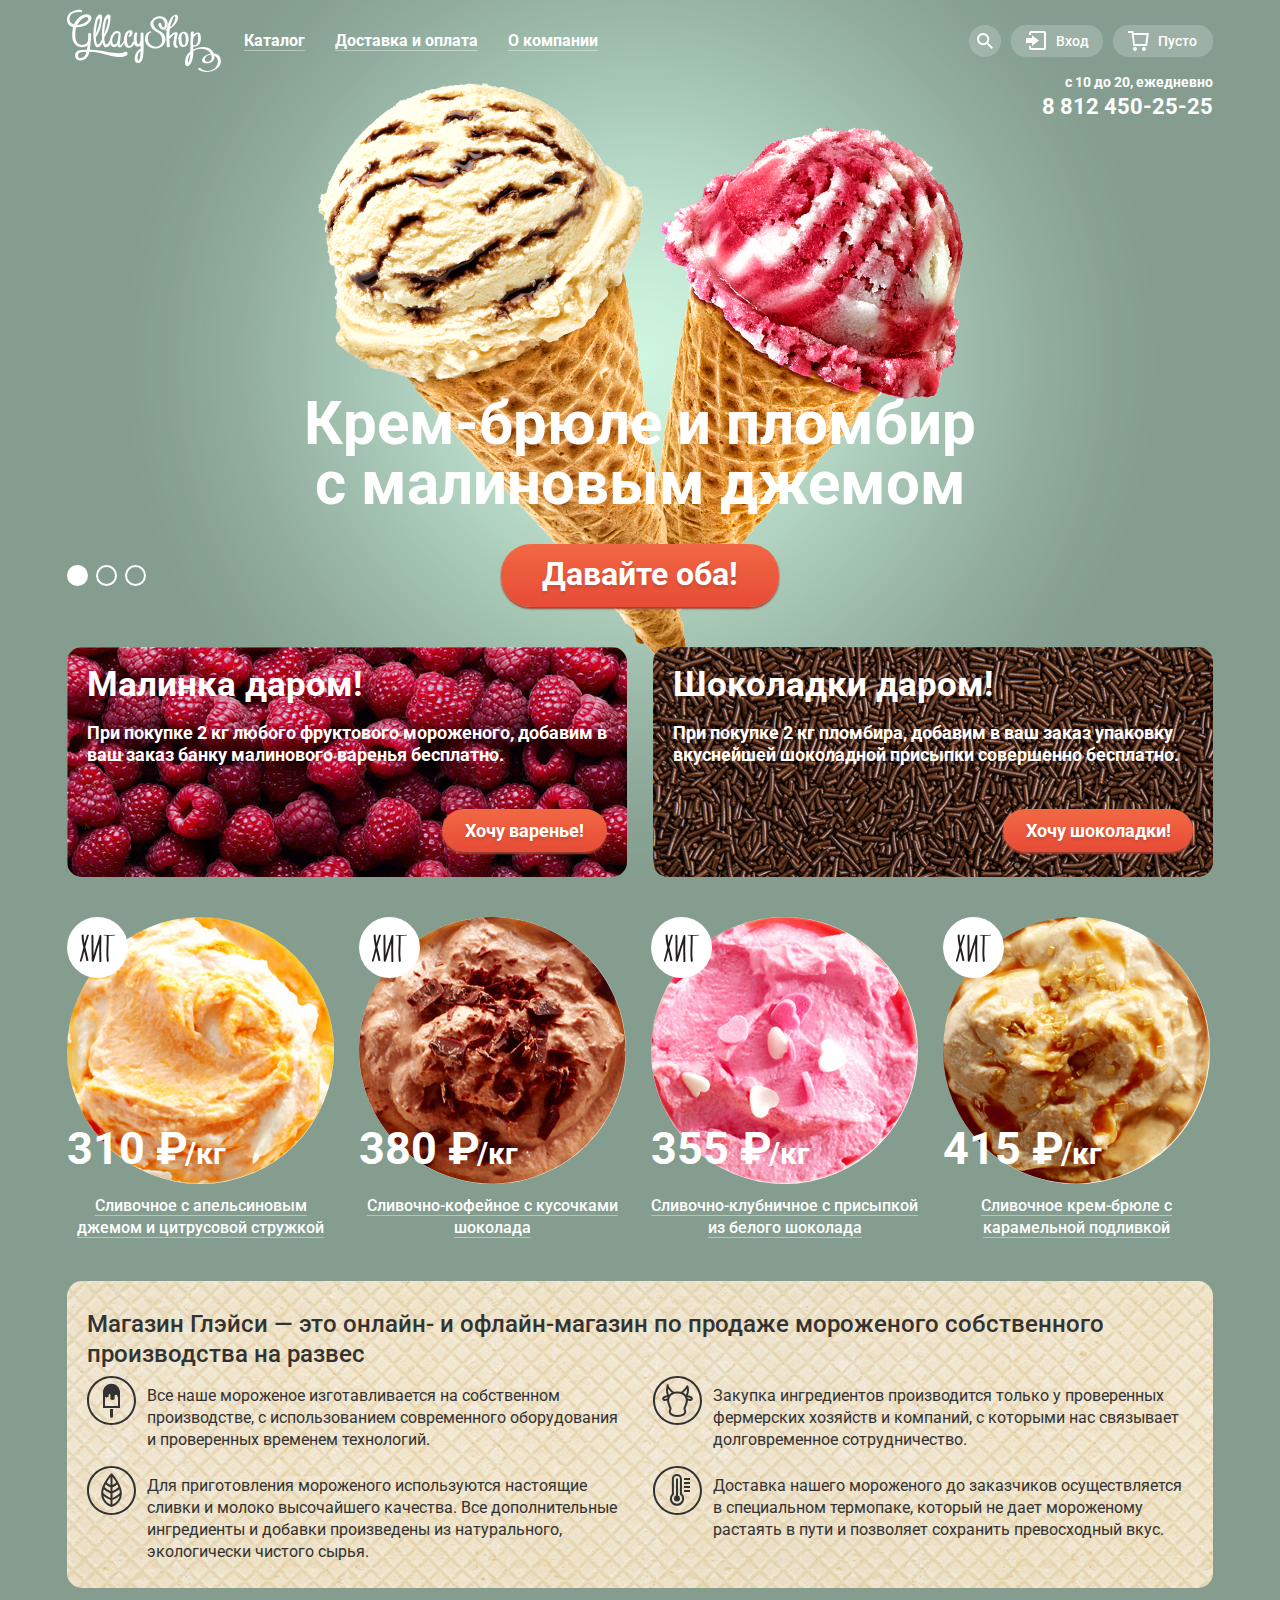
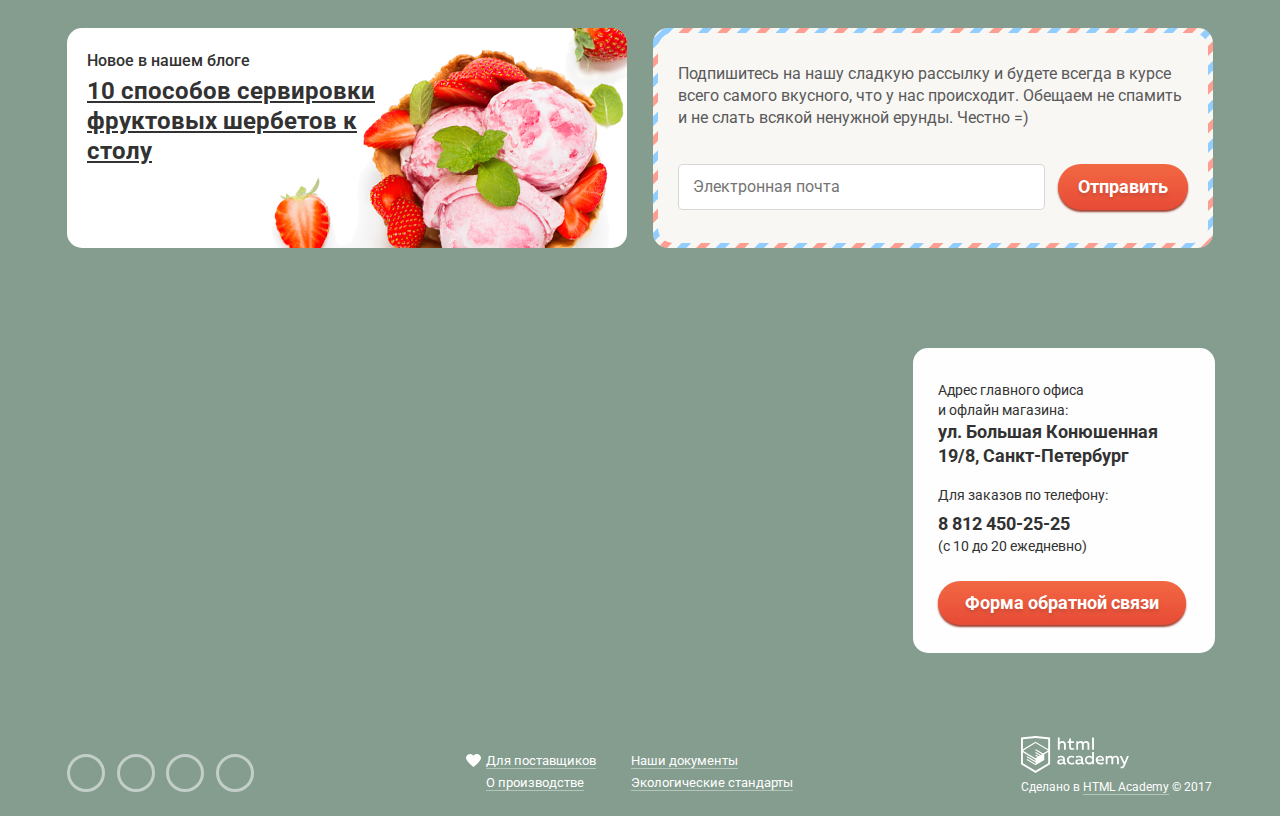
==== commit 705c5442: "Кнопки IE" ====
--- a/index.html
+++ b/index.html
@@ -190,10 +190,12 @@
                         <p>Подпишитесь на нашу сладкую рассылку и будете всегда в курсе всего самого вкусного, что у нас
                             происходит. Обещаем не спамить и не слать всякой ненужной ерунды. Честно =)</p>
                         <form action="#" method="post">
-                            <input type="email" name="subscription-email"
-                                   placeholder="Электронная почта" id="subscription-email" required>
-                            <label for="subscription-email" class="visually-hidden">Электронная почта</label>
-                            <button class="button btn-inline" type="submit">Отправить</button>
+                            <div class="subscription-form-wrapper">
+                                <input type="email" name="subscription-email"
+                                       placeholder="Электронная почта" id="subscription-email" required>
+                                <label for="subscription-email" class="visually-hidden">Электронная почта</label>
+                                <button class="button btn-inline" type="submit">Отправить</button>
+                            </div>
                         </form>
                     </div>
                 </section>
@@ -202,17 +204,17 @@
     </div>
     <section class="map">
         <div class="contacts-wrapper">
-        <div class="contacts">
-            <p>Адрес главного офиса<br>и офлайн магазина:<br><span
-                    class="big">ул. Большая Конюшенная 19/8, Санкт-Петербург</span>
-            </p>
-            <p>Для заказов по телефону:</p>
-            <p class="contacts-phone"><span class="big">8 812 450-25-25</span><br>(с 10 до 20 ежедневно)</p>
-            <button class="button btn-contacts" type="button">Форма обратной связи</button>
-        </div>
+            <div class="contacts">
+                <p>Адрес главного офиса<br>и офлайн магазина:<br><span
+                        class="big">ул. Большая Конюшенная 19/8, Санкт-Петербург</span>
+                </p>
+                <p>Для заказов по телефону:</p>
+                <p class="contacts-phone"><span class="big">8 812 450-25-25</span><br>(с 10 до 20 ежедневно)</p>
+                <button class="button btn-contacts" type="button">Форма обратной связи</button>
+            </div>
         </div>
         <iframe src="https://www.google.com/maps/embed?pb=!1m14!1m8!1m3!1d1998.5147284673294!2d30.326559491015626!3d59.94019416370472!3m2!1i1024!2i768!4f13.1!3m3!1m2!1s0x4696310fca5ba729%3A0xea9c53d4493c879f!2z0JHQvtC70YzRiNCw0Y8g0JrQvtC90Y7RiNC10L3QvdCw0Y8g0YPQuy4sIDE5LCDQodCw0L3QutGCLdCf0LXRgtC10YDQsdGD0YDQsywgMTkxMTg2!5e0!3m2!1sru!2sru!4v1530303915762"
-                 allowfullscreen></iframe>
+                allowfullscreen></iframe>
         <div class="modal modal-feedback">
             <h2>Мы обязательно вам ответим!</h2>
             <button class="modal-close" type="button">Закрыть</button>
--- a/css/style-min.css
+++ b/css/style-min.css
@@ -1 +1 @@
-@-webkit-keyframes come-out{0%{-webkit-transform:translateY(-2000px);transform:translateY(-2000px)}60%{-webkit-transform:translateY(30px);transform:translateY(30px)}90%{-webkit-transform:translateY(-10px);transform:translateY(-10px)}to{-webkit-transform:translateY(0);transform:translateY(0)}}@keyframes come-out{0%{-webkit-transform:translateY(-2000px);transform:translateY(-2000px)}60%{-webkit-transform:translateY(30px);transform:translateY(30px)}90%{-webkit-transform:translateY(-10px);transform:translateY(-10px)}to{-webkit-transform:translateY(0);transform:translateY(0)}}.site-navigation a,body{font-size:16px;color:#fff}.site-wrapper,body{background-color:#849d8f}body{margin:0;font-family:"Roboto","Arial",sans-serif;min-width:1200px;padding:0;line-height:22px;font-weight:400}.visually-hidden{position:absolute;width:1px;height:1px;margin:-1px;border:0;padding:0;clip:rect(0 0 0 0);overflow:hidden}img{max-width:100%;height:auto}.site-wrapper{background-image:url(../img/slide1.png);background-repeat:no-repeat;background-position:top center;-webkit-transition:background-image .5s ease,background-color .5s ease;-o-transition:background-image .5s ease,background-color .5s ease;transition:background-image .5s ease,background-color .5s ease}.site-wrapper::after,.site-wrapper::before{content:"";visibility:hidden}.site-wrapper::before{background-image:url(../img/slide2.png)}.site-wrapper::after{background-image:url(../img/slide3.png)}.container{width:1146px;margin:0 auto;padding:0 27px}.main-navigation,.site-navigation{display:-webkit-box;display:-ms-flexbox;display:flex}.main-navigation{-webkit-box-pack:start;-ms-flex-pack:start;justify-content:flex-start;-webkit-box-align:center;-ms-flex-align:center;align-items:center;padding-top:9px}.site-navigation{-ms-flex-wrap:wrap;flex-wrap:wrap;list-style:none;margin:0 0 0 8px;padding:0;width:680px}.site-navigation>li{position:relative;padding-bottom:5px}.site-navigation a{display:block;padding:7px 15px;font-weight:700;line-height:18px;text-decoration:none;white-space:nowrap}.modal,.navigation-item:hover>a{color:#323232;background-color:#f7f6f3;border-radius:15px}.navigation-item>a:active{background-color:#ededed;-webkit-box-shadow:inset 0 2px 1px #696969;box-shadow:inset 0 2px 1px #696969}.navigation-item>a::after{content:"";display:block;height:1px;background-color:rgba(255,255,255,.4)}.navigation-item>a.nav-item-current::after,.navigation-item>a:hover::after{background-color:transparent}.navigation-item>a.nav-item-current{color:#fff;background-color:#d07058;border-radius:15px}.navigation-item:hover>a.nav-item-current{color:#fff;background-color:#d07058}.site-navigation .catalog-dropdown{position:absolute;top:37px;display:none;-webkit-box-sizing:border-box;box-sizing:border-box;width:143px;margin-left:-7px;padding:0;list-style:none;background-color:#f8f7f4;border-radius:5px;-webkit-box-shadow:0 20px 20px rgba(0,0,0,.4);box-shadow:0 20px 20px rgba(0,0,0,.4);overflow:hidden;z-index:10}.navigation-item:hover .catalog-dropdown{display:block}.catalog-dropdown a{padding:8px 5px 8px 22px;font-size:14px;line-height:16px;font-weight:400;color:#323232;white-space:normal}.catalog-dropdown a:hover{background-color:#fbded8;border-radius:0}.catalog-dropdown a:active{background-color:#f6b5a5}.catalog-dropdown a.catalog-item-current{color:#fff;background-color:#d07058}.catalog-dropdown .catalog-item-new{position:relative;padding-top:11px;padding-bottom:13px;font-weight:700}.catalog-dropdown .catalog-item-new::after{content:"";position:absolute;left:6px;right:9px;bottom:0;height:1px;background-color:rgba(53,53,53,.2)}.modal{background-color:#f8f7f4;border-radius:5px;-webkit-box-shadow:3px 5px 25px 3px #56645c;box-shadow:3px 5px 25px 3px #56645c;padding:20px 25px 25px;-webkit-box-sizing:border-box;box-sizing:border-box}.modal input[type=email],.modal input[type=password],.modal input[type=search],.modal input[type=text],.modal textarea,.subscription input[type=email]{-webkit-box-sizing:border-box;box-sizing:border-box;padding:10px 14px;margin-bottom:20px;overflow:hidden;font-size:14px;line-height:24px;color:#000;white-space:nowrap;border:1px solid rgba(178,178,178,.52);border-radius:5px}.modal input[type=email]:hover,.modal input[type=password]:hover,.modal input[type=search]:hover,.modal input[type=text]:hover,.modal textarea:hover,.subscription input[type=email]:hover{padding:9px 13px;border:2px solid rgba(154,154,154,.52)}.modal input[type=email]:focus,.modal input[type=password]:focus,.modal input[type=search]:focus,.modal input[type=text]:focus,.modal textarea:focus,.subscription input[type=email]:focus{padding:9px 13px;font-weight:700;border:2px solid rgba(46,136,228,.52);outline:0}:focus::-webkit-input-placeholder{color:transparent}:focus:-moz-placeholder,:focus::-moz-placeholder{color:transparent}:focus:-ms-input-placeholder{color:transparent}.user-navigation{display:-webkit-box;display:-ms-flexbox;display:flex;-webkit-box-pack:justify;-ms-flex-pack:justify;justify-content:space-between;justify-items:center;list-style:none;margin:0 0 0 auto;padding:0;max-width:261px}.user-navigation>li:not(:last-child){padding-right:10px}.search-link{display:block;width:32px;height:32px;border-radius:50%;background:rgba(255,255,255,.2) url(../img/loupe.svg) no-repeat center;background-size:50%}.user-navigation>li{position:relative;padding-bottom:7px}.user-navigation-search:hover .search-link{background:#f8f7f4 url(../img/loupe-dark.svg) no-repeat center}.modal-search{display:none}.user-navigation-search:hover .modal-search{display:block;position:absolute;top:40px;right:10px;width:342px;height:84px;z-index:10}.modal-login input,.modal-search input{width:100%}.login-link{position:relative;display:block;font-weight:500;font-size:14px;line-height:16px;color:#fff;text-decoration:none;width:92px;height:32px;background-color:rgba(255,255,255,.2);border-radius:15px;padding-top:8px;padding-bottom:8px;padding-left:45px;-webkit-box-sizing:border-box;box-sizing:border-box}.basket-link:focus,.basket-link:hover,.user-navigation-login:focus .login-link,.user-navigation-login:hover .login-link{color:#323232;background-color:#f8f7f4}.login-link::before{content:"";position:absolute;top:6px;left:15px;width:20px;height:19px;background-image:url(../img/enter1.svg);background-repeat:no-repeat;background-position:0 0}.user-navigation-login:active .login-link::before,.user-navigation-login:focus .login-link::before,.user-navigation-login:hover .login-link::before{background-image:url(../img/enter2.svg)}.modal-login{display:none}.user-navigation-login:hover .modal-login{display:block;position:absolute;top:40px;right:10px;width:278px;z-index:20}.user-nav-link{float:right;width:130px;margin-top:-42px}.user-nav-link a{margin-left:10px;font-size:13px;line-height:24px;color:#323232;text-decoration:none;border-bottom:1px solid rgba(0,0,0,.3)}.user-nav-link a:active,.user-nav-link a:focus,.user-nav-link a:hover{color:#e84d37;border-bottom:1px solid rgba(232,77,55,.3)}.basket-link{position:relative;display:block;font-weight:500;font-size:14px;line-height:16px;color:#fff;text-decoration:none;width:100px;height:32px;background-color:rgba(255,255,255,.2);border-radius:15px;padding-top:8px;padding-bottom:8px;padding-left:45px;-webkit-box-sizing:border-box;box-sizing:border-box}.basket-link::before{content:"";position:absolute;top:6px;left:15px;width:21px;height:20px;background-image:url(../img/basket.svg);background-repeat:no-repeat;background-position:0 0}.basket-link:active::before,.basket-link:focus::before,.basket-link:hover::before{background-image:url(../img/basket-red.svg)}.basket-link-full{position:relative;display:block;font-weight:500;font-size:14px;line-height:16px;color:#323232;text-decoration:none;width:118px;height:32px;background-color:#f8f7f4;border-radius:15px;padding-top:8px;padding-bottom:8px;padding-left:45px;-webkit-box-sizing:border-box;box-sizing:border-box}.basket-link-full::before{content:"";position:absolute;top:6px;left:15px;width:21px;height:20px;background-image:url(../img/basket-red.svg);background-repeat:no-repeat;background-position:0 0}.modal-basket{display:none}.user-navigation-basket:hover .modal-basket{display:-webkit-box;display:-ms-flexbox;display:flex;-webkit-box-orient:vertical;-webkit-box-direction:normal;-ms-flex-direction:column;flex-direction:column;position:absolute;top:40px;right:0;width:540px;padding-left:14px;padding-right:14px;z-index:20}.basket-list{font-size:13px;line-height:16px;color:#323232}.basket-list tr{vertical-align:center}.basket-list td{padding:5px}.basket-list img{border-radius:50%}.basket-list .price{color:#999}.basket-list .words-nowrap{white-space:nowrap}.line-grey{width:100%;height:1px;margin-top:15px;margin-bottom:5px;background-color:#cacac7}.basket-total{font-size:15px;line-height:18px;font-weight:700}.basket-total,.modal-basket .button{-ms-flex-item-align:end;align-self:flex-end}.button-close{width:12px;height:12px;font-size:0;border:0;cursor:pointer;background-color:transparent;margin-left:-5px}.button-close::after,.button-close::before{content:"";position:absolute;width:12px;height:1px;margin-left:-6px;background-color:#2c2829}.button-close::before{-webkit-transform:rotate(45deg);-ms-transform:rotate(45deg);transform:rotate(45deg)}.button-close::after{-webkit-transform:rotate(-45deg);-ms-transform:rotate(-45deg);transform:rotate(-45deg)}.header-info-wrapper{margin-top:-5px;display:-webkit-box;display:-ms-flexbox;display:flex;-webkit-box-orient:vertical;-webkit-box-direction:normal;-ms-flex-direction:column;flex-direction:column;-webkit-box-align:end;-ms-flex-align:end;align-items:flex-end}.header-hours{font-size:14px;line-height:16px;font-weight:700;margin-bottom:5px}.header-phone{font-size:22px;line-height:24px;font-weight:700}.breadcrumbs-wrapper{display:-webkit-box;display:-ms-flexbox;display:flex;-webkit-box-pack:start;-ms-flex-pack:start;justify-content:flex-start;-webkit-box-orient:vertical;-webkit-box-direction:normal;-ms-flex-direction:column;flex-direction:column}.page-title{font-size:35px;line-height:41px;font-weight:700;-webkit-box-ordinal-group:2;-ms-flex-order:1;order:1;margin-top:6px}.breadcrumbs{list-style:none;margin:-20px 0 0;padding:0;font-size:14px;line-height:16px;-webkit-box-ordinal-group:1;-ms-flex-order:0;order:0;display:-webkit-box;display:-ms-flexbox;display:flex}.breadcrumbs li{padding-right:20px;position:relative}.breadcrumbs li:not(:last-child)::after{content:"»";position:absolute;right:5px;color:#fff}.breadcrumbs a{color:#fff;text-decoration:none;border-bottom:1px solid rgba(255,255,255,.4)}.breadcrumbs a:active,.breadcrumbs a:focus,.breadcrumbs a:hover{color:#ffbc9e;border-bottom:1px solid rgba(255,188,158,.3)}.search-form{display:-webkit-box;display:-ms-flexbox;display:flex;-ms-flex-wrap:wrap;flex-wrap:wrap;-webkit-box-pack:justify;-ms-flex-pack:justify;justify-content:space-between;width:880px;margin-bottom:40px}.slider{position:relative;padding-top:275px}.slider-controls{position:absolute;bottom:20px;left:0;z-index:20;font-size:0}.slider-controls label{display:inline-block;width:17px;height:17px;margin-right:8px;vertical-align:top;background-color:transparent;border:2px solid #fff;border-radius:50%;cursor:pointer}.slider-list{margin:0;padding:0;list-style:none}.slide{width:700px;text-align:center;margin:0 auto 40px;display:none}.slide b{font-size:60px;line-height:60px;font-weight:700}#product-1:checked~.site-wrapper{background-color:#849d8f;background-image:url(../img/slide1.png)}#product-2:checked~.site-wrapper{background-color:#8996a6;background-image:url(../img/slide2.png)}#product-3:checked~.site-wrapper{background-color:#9d8b84;background-image:url(../img/slide3.png)}#product-1:checked~.site-wrapper #slide1,#product-2:checked~.site-wrapper #slide2,#product-3:checked~.site-wrapper #slide3{display:block}#product-1:checked~.site-wrapper label[for=product-1],#product-2:checked~.site-wrapper label[for=product-2],#product-3:checked~.site-wrapper label[for=product-3]{background-color:#fff}.promo-wrapper,.promotions-list{display:-webkit-box;display:-ms-flexbox;display:flex}.promotions-list{list-style:none;padding:0;-webkit-box-pack:justify;-ms-flex-pack:justify;justify-content:space-between;margin:0 0 30px}.promo-wrapper{margin:20px;-webkit-box-orient:vertical;-webkit-box-direction:normal;-ms-flex-direction:column;flex-direction:column}.promo-wrapper h3,.promo-wrapper p{font-size:35px;line-height:41px;font-weight:700;margin-top:-3px;margin-bottom:20px}.promo-wrapper p{font-size:18px;line-height:22px;margin-bottom:40px}.promotions-list li:first-child{width:560px;min-height:230px;background-color:#a60929;background-image:url(../img/bg-raspberries.jpg);background-repeat:no-repeat;border-radius:15px}.promotions-list li:last-child{width:560px;min-height:230px;background-color:#714530;background-image:url(../img/bg-chocolate.jpg);background-repeat:no-repeat;border-radius:15px}.catalog-list{list-style:none;margin:0;padding:0;display:-webkit-box;display:-ms-flexbox;display:flex;-webkit-box-pack:start;-ms-flex-pack:start;justify-content:flex-start;-ms-flex-wrap:wrap;flex-wrap:wrap}.catalog-item{position:relative;width:267px;margin-bottom:32px}.hit{margin-bottom:42px}.catalog-item:not(:nth-child(4n)){margin-right:25px}.catalog-list .hit::before{content:"";position:absolute;width:62px;height:62px;top:10px;background-image:url(../img/hit.svg);background-repeat:no-repeat;background-position:0 0;z-index:30}.catalog-wrapper{text-align:center;margin-top:10px;z-index:25}.catalog-wrapper img{margin-bottom:5px}.catalog-item:hover .catalog-wrapper{position:absolute;width:267px;top:-6px;left:-13px;padding:6px 13px 20px;background-color:rgba(255,255,255,.3);-webkit-box-shadow:0 20px 30px rgba(0,0,0,.2);box-shadow:0 20px 30px rgba(0,0,0,.2);border-radius:5px;z-index:20}.item-price{font-size:45px;line-height:45px;font-weight:700;position:absolute;top:174px}.item-kg{font-size:30px;margin-left:-3px}.catalog-item:hover .item-price{top:170px}.item-title{font-size:16px;line-height:22px;font-weight:500;color:#fff;text-decoration:none;border-bottom:1px solid rgba(255,255,255,.4)}.item-title:focus,.item-title:hover{border-bottom-color:transparent}.catalog-item img{border-radius:50%}.description-shop{background-color:#eee1c6;background-image:url(../img/bg-wafer.jpg);color:#323232;width:100%;margin-bottom:40px;padding:35px 20px 25px;border-radius:15px;-webkit-box-sizing:border-box;box-sizing:border-box}.description-shop h2{font-size:24px;line-height:30px;font-weight:500;margin-top:-7px;margin-bottom:0;padding:0}.description-shop-list{list-style:none;padding:0;margin:0;display:-webkit-box;display:-ms-flexbox;display:flex;-ms-flex-wrap:wrap;flex-wrap:wrap;-webkit-box-pack:justify;-ms-flex-pack:justify;justify-content:space-between;width:100%}.description-shop-item{width:540px;padding-left:60px;padding-top:9px;-webkit-box-sizing:border-box;box-sizing:border-box;margin-top:7px}.description-shop-list li:nth-child(1){background-image:url(../img/ice-cream.svg);background-repeat:no-repeat}.description-shop-list li:nth-child(2){background-image:url(../img/cow.svg);background-repeat:no-repeat}.description-shop-list li:nth-child(3),.description-shop-list li:nth-child(4){background-image:url(../img/eco.svg);background-repeat:no-repeat;margin-top:15px}.description-shop-list li:nth-child(4){background-image:url(../img/thermometer.svg)}.content-wrapper{display:-webkit-box;display:-ms-flexbox;display:flex;-webkit-box-pack:justify;-ms-flex-pack:justify;justify-content:space-between;margin-bottom:40px;-webkit-box-align:start;-ms-flex-align:start;align-items:flex-start}.news-block{width:560px;min-height:220px;background-color:#fff;background-image:url(../img/bg-strawberry.png);background-repeat:no-repeat;border-radius:15px;padding-top:20px;padding-left:20px;-webkit-box-sizing:border-box;box-sizing:border-box}.news-block p{font-size:16px;line-height:22px;color:#323232;font-weight:500;margin:2px 0 4px;padding:0}.news-block a{font-size:24px;line-height:30px;font-weight:700;color:#323232}.footer-social a:active,.footer-social a:focus,.footer-social a:hover,.news-block a:focus,.news-block a:hover{color:#e84d37}.subscription,.subscription-wrapper{background-color:#f8f7f4;border-radius:15px;-webkit-box-sizing:border-box;box-sizing:border-box}.subscription-wrapper{background-image:url(../img/bg-post.svg);padding:5px;width:560px;min-height:220px}.subscription{width:550px;min-height:210px;color:#5a5a5a;padding-top:30px;padding-left:20px;padding-right:20px}.subscription p{margin-top:0;margin-bottom:35px}.subscription input[type=email]{display:inline-block;width:367px;margin-right:5px}.map,.modal-feedback textarea{width:100%}.map iframe{border:0;width:100%;height:428px}.contacts-wrapper{position:relative;width:1200px;margin:0 auto;padding:0}.contacts{position:absolute;top:60px;right:0;width:302px;min-height:305px;background-color:#fefefe;color:#323232;border-radius:15px;-webkit-box-sizing:border-box;box-sizing:border-box;padding-top:32px;padding-left:25px;padding-right:25px;margin-right:25px}.contacts p{margin:0;padding-top:0;padding-bottom:17px;font-size:14px;line-height:20px;font-weight:400}p.contacts-phone{margin-top:-10px;padding:0;margin-bottom:25px}.big{font-size:18px;line-height:24px;font-weight:700}.modal-feedback{display:none;position:fixed;top:50%;left:50%;width:476px;-webkit-box-sizing:border-box;box-sizing:border-box;margin-top:-220px;margin-left:-240px;z-index:50}.modal-feedback h2{margin-top:0;font-size:24px;line-height:28px}.modal-close{position:absolute;top:15px;right:15px;width:17px;height:17px;font-size:0;background-color:#f8f7f4;border:0;outline:0;cursor:pointer}.modal-close::after,.modal-close::before{content:"";position:absolute;top:7px;left:-7px;width:22px;height:2px;background-color:#000;border-radius:1px}.modal-close::before{-webkit-transform:rotate(45deg);-ms-transform:rotate(45deg);transform:rotate(45deg)}.modal-close::after{-webkit-transform:rotate(-45deg);-ms-transform:rotate(-45deg);transform:rotate(-45deg)}.modal-close:hover::after,.modal-close:hover::before{background-color:#323232}fieldset{border:0}.map iframe,.modal-feedback fieldset{margin:0;padding:0}.modal-feedback input{width:267px}.modal-feedback .button{float:right}.modal-overlay{display:none;position:fixed;top:0;left:0;width:100%;height:100%;background-color:rgba(0,0,0,.5);z-index:40}.button{display:block;background-image:-webkit-gradient(linear,left top,left bottom,from(#f26843),to(#e74b36));background-image:-webkit-linear-gradient(#f26843,#e74b36);background-image:-o-linear-gradient(#f26843,#e74b36);background-image:linear-gradient(#f26843,#e74b36);-webkit-box-shadow:0 2px 2px 0 #9e4334;box-shadow:0 2px 2px 0 #9e4334;border-radius:30px;text-decoration:none;font-size:18px;line-height:24px;font-weight:700;color:#fff;text-align:center;text-shadow:0 3px 3px #ca4e39;padding:10px 20px;border:0;cursor:pointer}.button:hover{background-image:-webkit-gradient(linear,left top,left bottom,from(#ec6e5d),to(#f58669));background-image:-webkit-linear-gradient(#ec6e5d,#f58669);background-image:-o-linear-gradient(#ec6e5d,#f58669);background-image:linear-gradient(#ec6e5d,#f58669);-webkit-box-shadow:0 1px 2px #ac1000;box-shadow:0 1px 2px #ac1000}.button:active{background-image:-webkit-gradient(linear,left top,left bottom,from(#e1613e),to(#d74632));background-image:-webkit-linear-gradient(#e1613e,#d74632);background-image:-o-linear-gradient(#e1613e,#d74632);background-image:linear-gradient(#e1613e,#d74632);-webkit-box-shadow:inset 0 2px 2px #942718;box-shadow:inset 0 2px 2px #942718}.btn-inline,.catalog-item:hover a.btn-catalog{display:inline-block}a.btn-promo,a.btn-slide{font-weight:700;-webkit-box-sizing:border-box;box-sizing:border-box}a.btn-slide{display:inline-block;width:278px;height:63px;font-size:32px;line-height:44px;margin-top:30px;padding:8px 17px}a.btn-promo{width:165px;height:43px;font-size:18px;line-height:24px;padding:10px 15px;margin-left:auto;margin-top:3px}a.btn-promo-chocolate{width:190px;margin-left:auto}a.btn-catalog{display:none;width:200px;height:43px;font-size:18px;line-height:24px;font-weight:700;padding:9px 15px;color:#fff;margin-top:10px;-webkit-box-sizing:border-box;box-sizing:border-box}.btn-contacts{padding-left:27px;padding-right:27px}.search-form fieldset{margin:0;padding:0;-webkit-appearance:none;-moz-appearance:none;appearance:none}.fieldset-wrapper{display:-webkit-box;display:-ms-flexbox;display:flex;-webkit-box-pack:justify;-ms-flex-pack:justify;justify-content:space-between;width:860px}.filters{margin-bottom:13px}.filters legend{font-size:14px;line-height:16px;font-weight:500;padding-left:16px;padding-bottom:7px}.filters label{font-size:16px;line-height:18px;font-weight:500}.filter-wrapper{position:relative;padding:8px 15px;margin-bottom:15px;height:38px;background-color:rgba(255,255,255,.2);border-radius:20px;-webkit-box-sizing:border-box;box-sizing:border-box}.search-form:last-child{margin-bottom:10px}.select-wrapper{width:193px;height:40px;overflow:hidden;border-radius:20px;background:rgba(255,255,255,.2) url(../img/icon-down-dir.svg) no-repeat;background-position:170px center}.select-wrapper:hover{background-image:url(../img/icon-down-dir.png);background-repeat:no-repeat;background-position:170px center}.search-form select{width:220px;height:36px;border-radius:20px;background:0 0;border-style:none;outline:0;font-size:16px;line-height:18px;font-weight:500;color:#fff;margin-left:15px;-webkit-appearance:none;-moz-appearance:none;appearance:none}.search-form option,.search-form select:hover{color:#323232}.filter-toggle-wrapper{width:217px;position:relative;padding:8px 15px;height:40px;background-color:rgba(255,255,255,.2);border-radius:20px;-webkit-box-sizing:border-box;box-sizing:border-box}.bar,.scale{position:absolute;height:4px}.scale{background-color:#fff;opacity:.5;top:18px;left:15px;width:180px}.bar{top:16px;left:44px;width:98px}.toggle,.toggle-max{position:absolute;top:10px}.toggle{width:20px;height:20px;background-image:url(../img/filter-button.svg);background-position:0 0;cursor:pointer;left:34px}.toggle-max{left:132px}.search-form input[type=checkbox],.search-form input[type=radio]{display:none}.search-form input[type=checkbox]+label,.search-form input[type=radio]+label{margin-right:10px}.search-form input[type=checkbox]+label:last-child,.search-form input[type=radio]+label:last-child{margin-right:5px}.search-form input[type=radio]:not(checked)+label::before{content:"";display:inline-block;vertical-align:middle;margin-right:10px;width:26px;height:26px;background:url(../img/radio-off.svg) no-repeat;background-position:0 0;opacity:.8;border:0}.search-form input[type=radio]:not(checked):disabled+label::before{opacity:.4}.search-form input[type=radio]:not(checked)+label:hover::before{opacity:1}.search-form input[type=radio]:checked+label::before{background:url(../img/radio-on.svg) no-repeat;background-position:0 0;opacity:.8}.search-form input[type=radio]:checked:disabled+label::before{opacity:.4}.search-form input[type=radio]:checked+label:hover::before{opacity:1}.search-form input[type=checkbox]:not(checked)+label::before{content:"";display:inline-block;margin-right:15px;vertical-align:middle;width:19px;height:19px;border:2px solid rgba(255,255,255,.8);border-radius:3px}.search-form input[type=checkbox]:not(checked):disabled+label::before{border:2px solid rgba(255,255,255,.4)}.search-form input[type=checkbox]:not(checked)+label:hover::before{border:2px solid #fff}.search-form input[type=checkbox]:checked+label::before{width:23px;height:24px;background:url(../img/checkbox-on.svg) no-repeat;background-position:0 0;opacity:.8;border:0}.search-form input[type=checkbox]:checked:disabled+label::before{opacity:.4;border:0}.search-form input[type=checkbox]:checked+label:hover::before{opacity:1;border:0}.button-filter{margin-top:20px;padding:8px 27px;font-weight:500;font-size:16px;line-height:18px;height:40px;color:#fff;background-color:rgba(255,255,255,.2);border:2px solid #fff;border-radius:20px;outline:0;cursor:pointer;-webkit-box-sizing:border-box;box-sizing:border-box}.button-filter:hover{color:#323232;background-color:#fff}.button-filter:active{padding:10px 29px;background-color:#ededed;border:0;-webkit-box-shadow:inset 0 2px 2px #696969;box-shadow:inset 0 2px 2px #696969}.pagination-list{list-style:none;margin:50px 0 32px;padding:0;display:-webkit-box;display:-ms-flexbox;display:flex;-webkit-box-pack:end;-ms-flex-pack:end;justify-content:flex-end}.pagination-list li{margin-left:2px;margin-right:2px}.pagination-list a{font-size:16px;line-height:18px;font-weight:500;color:#fff;text-decoration:none;padding:3px 8px}.pagination-item:focus,.pagination-item:hover{background-color:#9bafa3;border-radius:50%}.pagination-list .pagination-item-current{color:#323232;background-color:#fff;border-radius:50%}.pagination-list .arrow-disabled{color:rgba(255,255,255,.2)}.pagination-list:last-child{background:red}.arrow-next{margin-left:5px;background-position:-15px 5px}.arrow-next,.arrow-next-dis,.arrow-prev,.arrow-prev-dis{background-image:url(../img/arrow.png);background-repeat:no-repeat}.arrow-next-dis{margin-left:5px;background-position:-15px -15px}.arrow-prev,.arrow-prev-dis{margin-right:5px;background-position:0 5px}.arrow-prev-dis{background-position:0 -15px}.line{width:100%;height:1px;margin-bottom:5px;background-color:rgba(255,255,255,.2)}.footer-social,.main-footer{display:-webkit-box;display:-ms-flexbox;display:flex;-webkit-box-pack:justify;-ms-flex-pack:justify;justify-content:space-between}.main-footer{-webkit-box-align:center;-ms-flex-align:center;align-items:center}.footer-social{list-style:none;padding:0;margin:14px 0 0;color:#fff;width:187px}.footer-social a{font-size:13px;line-height:18px;color:#fff}.social-button svg{border:3px solid rgba(255,255,255,.5);border-radius:50%;fill-opacity:.5%}.social-button path{fill:rgba(255,255,255,.8)}.social-button svg:focus,.social-button svg:hover{border:3px solid rgba(255,255,255,.7)}.social-button svg:focus path,.social-button svg:hover path{fill:#fff}.social-button svg:active{border:3px solid rgba(255,255,255,.7)}.footer-navigation{list-style:none;padding:0 0 0 20px;margin:4px auto 0 212px;color:#fff;display:-webkit-box;display:-ms-flexbox;display:flex;-ms-flex-wrap:wrap;flex-wrap:wrap;width:350px;background-image:url(../img/heart.svg);background-repeat:no-repeat;background-position:0 5px}.footer-navigation li{width:130px;margin-right:15px}.footer-navigation a{font-size:13px;line-height:18px;color:#fff;text-decoration:none;border-bottom:1px solid rgba(255,255,255,.4);white-space:nowrap}.footer-copyright .academy:focus,.footer-copyright .academy:hover,.footer-navigation a:focus,.footer-navigation a:hover{color:#ffbc9e;border-bottom:1px solid rgba(255,188,158,.3)}.footer-copyright .academy:active,.footer-navigation a:active{color:#ffbc9e;border-bottom:1px solid #ffbc9e}.footer-copyright{margin-top:14px;margin-bottom:20px;width:192px;font-size:12px;line-height:18px;color:#fff}.footer-copyright p{padding:0;margin:0}.footer-copyright .academy{font-size:12px;line-height:18px;color:#fff;text-decoration:none;border-bottom:1px solid rgba(255,255,255,.4)}.modal-feedback-show{display:block;-webkit-animation:come-out .6s;animation:come-out .6s}.modal-show{display:block}.placeholder-show{display:block;font-size:12px;color:#8fbdec;position:absolute;top:0}+@-webkit-keyframes come-out{0%{-webkit-transform:translateY(-2000px);transform:translateY(-2000px)}60%{-webkit-transform:translateY(30px);transform:translateY(30px)}90%{-webkit-transform:translateY(-10px);transform:translateY(-10px)}to{-webkit-transform:translateY(0);transform:translateY(0)}}@keyframes come-out{0%{-webkit-transform:translateY(-2000px);transform:translateY(-2000px)}60%{-webkit-transform:translateY(30px);transform:translateY(30px)}90%{-webkit-transform:translateY(-10px);transform:translateY(-10px)}to{-webkit-transform:translateY(0);transform:translateY(0)}}.site-navigation a,body{font-size:16px;color:#fff}.site-wrapper,body{background-color:#849d8f}body{margin:0;font-family:"Roboto","Arial",sans-serif;min-width:1200px;padding:0;line-height:22px;font-weight:400}.visually-hidden{position:absolute;width:1px;height:1px;margin:-1px;border:0;padding:0;clip:rect(0 0 0 0);overflow:hidden}img{max-width:100%;height:auto}.site-wrapper{background-image:url(../img/slide1.png);background-repeat:no-repeat;background-position:top center;-webkit-transition:background-image .5s ease,background-color .5s ease;-o-transition:background-image .5s ease,background-color .5s ease;transition:background-image .5s ease,background-color .5s ease}.site-wrapper::after,.site-wrapper::before{content:"";visibility:hidden}.site-wrapper::before{background-image:url(../img/slide2.png)}.site-wrapper::after{background-image:url(../img/slide3.png)}.container{width:1146px;margin:0 auto;padding:0 27px}.main-navigation,.site-navigation{display:-webkit-box;display:-ms-flexbox;display:flex}.main-navigation{-webkit-box-pack:start;-ms-flex-pack:start;justify-content:flex-start;-webkit-box-align:center;-ms-flex-align:center;align-items:center;padding-top:9px}.site-navigation{-ms-flex-wrap:wrap;flex-wrap:wrap;list-style:none;margin:0 0 0 8px;padding:0;width:680px}.site-navigation>li{position:relative;padding-bottom:5px}.site-navigation a{display:block;padding:7px 15px;font-weight:700;line-height:18px;text-decoration:none;white-space:nowrap}.modal,.navigation-item:hover>a{color:#323232;background-color:#f7f6f3;border-radius:15px}.navigation-item>a:active{background-color:#ededed;-webkit-box-shadow:inset 0 2px 1px #696969;box-shadow:inset 0 2px 1px #696969}.navigation-item>a::after{content:"";display:block;height:1px;background-color:rgba(255,255,255,.4)}.navigation-item>a.nav-item-current::after,.navigation-item>a:hover::after{background-color:transparent}.navigation-item>a.nav-item-current{color:#fff;background-color:#d07058;border-radius:15px}.navigation-item:hover>a.nav-item-current{color:#fff;background-color:#d07058}.site-navigation .catalog-dropdown{position:absolute;top:37px;display:none;-webkit-box-sizing:border-box;box-sizing:border-box;width:143px;margin-left:-7px;padding:0;list-style:none;background-color:#f8f7f4;border-radius:5px;-webkit-box-shadow:0 20px 20px rgba(0,0,0,.4);box-shadow:0 20px 20px rgba(0,0,0,.4);overflow:hidden;z-index:10}.navigation-item:hover .catalog-dropdown{display:block}.catalog-dropdown a{padding:8px 5px 8px 22px;font-size:14px;line-height:16px;font-weight:400;color:#323232;white-space:normal}.catalog-dropdown a:hover{background-color:#fbded8;border-radius:0}.catalog-dropdown a:active{background-color:#f6b5a5}.catalog-dropdown a.catalog-item-current{color:#fff;background-color:#d07058}.catalog-dropdown .catalog-item-new{position:relative;padding-top:11px;padding-bottom:13px;font-weight:700}.catalog-dropdown .catalog-item-new::after{content:"";position:absolute;left:6px;right:9px;bottom:0;height:1px;background-color:rgba(53,53,53,.2)}.modal{background-color:#f8f7f4;border-radius:5px;-webkit-box-shadow:3px 5px 25px 3px #56645c;box-shadow:3px 5px 25px 3px #56645c;padding:20px 25px 25px;-webkit-box-sizing:border-box;box-sizing:border-box}.modal input[type=email],.modal input[type=search],.modal input[type=text]{margin-bottom:20px;font-size:14px}.modal input[type=email],.modal input[type=password],.modal input[type=search],.modal input[type=text],.modal textarea,.subscription input[type=email]{-webkit-box-sizing:border-box;box-sizing:border-box;padding:10px 14px;overflow:hidden;line-height:24px;color:#000;white-space:nowrap;border:1px solid rgba(178,178,178,.52);border-radius:5px}.modal input[type=password],.modal textarea{margin-bottom:20px;font-size:14px}.modal input[type=email]:hover,.modal input[type=password]:hover,.modal input[type=search]:hover,.modal input[type=text]:hover,.modal textarea:hover,.subscription input[type=email]:hover{padding:9px 13px;border:2px solid rgba(154,154,154,.52)}.modal input[type=email]:focus,.modal input[type=password]:focus,.modal input[type=search]:focus,.modal input[type=text]:focus,.modal textarea:focus,.subscription input[type=email]:focus{padding:9px 13px;font-weight:700;border:2px solid rgba(46,136,228,.52);outline:0}:focus::-webkit-input-placeholder{color:transparent}:focus:-moz-placeholder,:focus::-moz-placeholder{color:transparent}:focus:-ms-input-placeholder{color:transparent}.user-navigation{display:-webkit-box;display:-ms-flexbox;display:flex;-webkit-box-pack:justify;-ms-flex-pack:justify;justify-content:space-between;justify-items:center;list-style:none;margin:0 0 0 auto;padding:0;max-width:261px}.user-navigation>li:not(:last-child){padding-right:10px}.search-link{display:block;width:32px;height:32px;border-radius:50%;background:rgba(255,255,255,.2) url(../img/loupe.svg) no-repeat center;background-size:50%}.user-navigation>li{position:relative;padding-bottom:7px}.user-navigation-search:hover .search-link{background:#f8f7f4 url(../img/loupe-dark.svg) no-repeat center}.modal-search{display:none}.user-navigation-search:hover .modal-search{display:block;position:absolute;top:40px;right:10px;width:342px;height:84px;z-index:10}.modal-login input,.modal-search input{width:100%}.login-link{position:relative;display:block;font-weight:500;font-size:14px;line-height:16px;color:#fff;text-decoration:none;width:92px;height:32px;background-color:rgba(255,255,255,.2);border-radius:15px;padding-top:8px;padding-bottom:8px;padding-left:45px;-webkit-box-sizing:border-box;box-sizing:border-box}.basket-link:focus,.basket-link:hover,.user-navigation-login:focus .login-link,.user-navigation-login:hover .login-link{color:#323232;background-color:#f8f7f4}.login-link::before{content:"";position:absolute;top:6px;left:15px;width:20px;height:19px;background-image:url(../img/enter1.svg);background-repeat:no-repeat;background-position:0 0}.user-navigation-login:active .login-link::before,.user-navigation-login:focus .login-link::before,.user-navigation-login:hover .login-link::before{background-image:url(../img/enter2.svg)}.modal-login{display:none}.user-navigation-login:hover .modal-login{display:block;position:absolute;top:40px;right:10px;width:278px;z-index:20}.user-nav-link{float:right;width:130px;margin-top:-42px}.user-nav-link a{margin-left:10px;font-size:13px;line-height:24px;color:#323232;text-decoration:none;border-bottom:1px solid rgba(0,0,0,.3)}.user-nav-link a:active,.user-nav-link a:focus,.user-nav-link a:hover{color:#e84d37;border-bottom:1px solid rgba(232,77,55,.3)}.basket-link{position:relative;display:block;font-weight:500;font-size:14px;line-height:16px;color:#fff;text-decoration:none;width:100px;height:32px;background-color:rgba(255,255,255,.2);border-radius:15px;padding-top:8px;padding-bottom:8px;padding-left:45px;-webkit-box-sizing:border-box;box-sizing:border-box}.basket-link::before{content:"";position:absolute;top:6px;left:15px;width:21px;height:20px;background-image:url(../img/basket.svg);background-repeat:no-repeat;background-position:0 0}.basket-link:active::before,.basket-link:focus::before,.basket-link:hover::before{background-image:url(../img/basket-red.svg)}.basket-link-full{position:relative;display:block;font-weight:500;font-size:14px;line-height:16px;color:#323232;text-decoration:none;width:118px;height:32px;background-color:#f8f7f4;border-radius:15px;padding-top:8px;padding-bottom:8px;padding-left:45px;-webkit-box-sizing:border-box;box-sizing:border-box}.basket-link-full::before{content:"";position:absolute;top:6px;left:15px;width:21px;height:20px;background-image:url(../img/basket-red.svg);background-repeat:no-repeat;background-position:0 0}.modal-basket{display:none}.user-navigation-basket:hover .modal-basket{display:-webkit-box;display:-ms-flexbox;display:flex;-webkit-box-orient:vertical;-webkit-box-direction:normal;-ms-flex-direction:column;flex-direction:column;position:absolute;top:40px;right:0;width:540px;padding-left:14px;padding-right:14px;z-index:20}.basket-list{font-size:13px;line-height:16px;color:#323232}.basket-list tr{vertical-align:center}.basket-list td{padding:5px}.basket-list img{border-radius:50%}.basket-list .price{color:#999}.basket-list .words-nowrap{white-space:nowrap}.line-grey{width:100%;height:1px;margin-top:15px;margin-bottom:5px;background-color:#cacac7}.basket-total{font-size:15px;line-height:18px;font-weight:700}.basket-total,.modal-basket .button{-ms-flex-item-align:end;align-self:flex-end}.button-close{width:12px;height:12px;font-size:0;border:0;cursor:pointer;background-color:transparent;margin-left:-5px}.button-close::after,.button-close::before{content:"";position:absolute;width:12px;height:1px;margin-left:-6px;background-color:#2c2829}.button-close::before{-webkit-transform:rotate(45deg);-ms-transform:rotate(45deg);transform:rotate(45deg)}.button-close::after{-webkit-transform:rotate(-45deg);-ms-transform:rotate(-45deg);transform:rotate(-45deg)}.header-info-wrapper{margin-top:-5px;display:-webkit-box;display:-ms-flexbox;display:flex;-webkit-box-orient:vertical;-webkit-box-direction:normal;-ms-flex-direction:column;flex-direction:column;-webkit-box-align:end;-ms-flex-align:end;align-items:flex-end}.header-hours{font-size:14px;line-height:16px;font-weight:700;margin-bottom:5px}.header-phone{font-size:22px;line-height:24px;font-weight:700}.breadcrumbs-wrapper{display:-webkit-box;display:-ms-flexbox;display:flex;-webkit-box-pack:start;-ms-flex-pack:start;justify-content:flex-start;-webkit-box-orient:vertical;-webkit-box-direction:normal;-ms-flex-direction:column;flex-direction:column}.page-title{font-size:35px;line-height:41px;font-weight:700;-webkit-box-ordinal-group:2;-ms-flex-order:1;order:1;margin-top:6px}.breadcrumbs{list-style:none;margin:-20px 0 0;padding:0;font-size:14px;line-height:16px;-webkit-box-ordinal-group:1;-ms-flex-order:0;order:0;display:-webkit-box;display:-ms-flexbox;display:flex}.breadcrumbs li{padding-right:20px;position:relative}.breadcrumbs li:not(:last-child)::after{content:"»";position:absolute;right:5px;color:#fff}.breadcrumbs a{color:#fff;text-decoration:none;border-bottom:1px solid rgba(255,255,255,.4)}.breadcrumbs a:active,.breadcrumbs a:focus,.breadcrumbs a:hover{color:#ffbc9e;border-bottom:1px solid rgba(255,188,158,.3)}.search-form{display:-webkit-box;display:-ms-flexbox;display:flex;-ms-flex-wrap:wrap;flex-wrap:wrap;-webkit-box-pack:justify;-ms-flex-pack:justify;justify-content:space-between;width:880px;margin-bottom:40px}.slider{position:relative;padding-top:275px}.slider-controls{position:absolute;bottom:20px;left:0;z-index:20;font-size:0}.slider-controls label{display:inline-block;width:17px;height:17px;margin-right:8px;vertical-align:top;background-color:transparent;border:2px solid #fff;border-radius:50%;cursor:pointer}.slider-list{margin:0;padding:0;list-style:none}.slide{width:700px;text-align:center;margin:0 auto 40px;display:none}.slide b{font-size:60px;line-height:60px;font-weight:700}#product-1:checked~.site-wrapper{background-color:#849d8f;background-image:url(../img/slide1.png)}#product-2:checked~.site-wrapper{background-color:#8996a6;background-image:url(../img/slide2.png)}#product-3:checked~.site-wrapper{background-color:#9d8b84;background-image:url(../img/slide3.png)}#product-1:checked~.site-wrapper #slide1,#product-2:checked~.site-wrapper #slide2,#product-3:checked~.site-wrapper #slide3{display:block}#product-1:checked~.site-wrapper label[for=product-1],#product-2:checked~.site-wrapper label[for=product-2],#product-3:checked~.site-wrapper label[for=product-3]{background-color:#fff}.promo-wrapper,.promotions-list{display:-webkit-box;display:-ms-flexbox;display:flex}.promotions-list{list-style:none;padding:0;-webkit-box-pack:justify;-ms-flex-pack:justify;justify-content:space-between;margin:0 0 30px}.promo-wrapper{margin:20px;-webkit-box-orient:vertical;-webkit-box-direction:normal;-ms-flex-direction:column;flex-direction:column}.promo-wrapper h3,.promo-wrapper p{font-size:35px;line-height:41px;font-weight:700;margin-top:-3px;margin-bottom:20px}.promo-wrapper p{font-size:18px;line-height:22px;margin-bottom:40px}.promotions-list li:first-child{width:560px;min-height:230px;background-color:#a60929;background-image:url(../img/bg-raspberries.jpg);background-repeat:no-repeat;border-radius:15px}.promotions-list li:last-child{width:560px;min-height:230px;background-color:#714530;background-image:url(../img/bg-chocolate.jpg);background-repeat:no-repeat;border-radius:15px}.catalog-list{list-style:none;margin:0;padding:0;display:-webkit-box;display:-ms-flexbox;display:flex;-webkit-box-pack:start;-ms-flex-pack:start;justify-content:flex-start;-ms-flex-wrap:wrap;flex-wrap:wrap}.catalog-item{position:relative;width:267px;margin-bottom:32px}.hit{margin-bottom:42px}.catalog-item:not(:nth-child(4n)){margin-right:25px}.catalog-list .hit::before{content:"";position:absolute;width:62px;height:62px;top:10px;background-image:url(../img/hit.svg);background-repeat:no-repeat;background-position:0 0;z-index:30}.catalog-wrapper{text-align:center;margin-top:10px;z-index:25}.catalog-wrapper img{margin-bottom:5px}.catalog-item:hover .catalog-wrapper{position:absolute;width:267px;top:-6px;left:-13px;padding:6px 13px 20px;background-color:rgba(255,255,255,.3);-webkit-box-shadow:0 20px 30px rgba(0,0,0,.2);box-shadow:0 20px 30px rgba(0,0,0,.2);border-radius:5px;z-index:20}.item-price{font-size:45px;line-height:45px;font-weight:700;position:absolute;top:174px}.item-kg{font-size:30px;margin-left:-3px}.catalog-item:hover .item-price{top:170px}.item-title{font-size:16px;line-height:22px;font-weight:500;color:#fff;text-decoration:none;border-bottom:1px solid rgba(255,255,255,.4)}.item-title:focus,.item-title:hover{border-bottom-color:transparent}.catalog-item img{border-radius:50%}.description-shop{background-color:#eee1c6;background-image:url(../img/bg-wafer.jpg);color:#323232;width:100%;margin-bottom:40px;padding:35px 20px 25px;border-radius:15px;-webkit-box-sizing:border-box;box-sizing:border-box}.description-shop h2{font-size:24px;line-height:30px;font-weight:500;margin-top:-7px;margin-bottom:0;padding:0}.description-shop-list{list-style:none;padding:0;margin:0;display:-webkit-box;display:-ms-flexbox;display:flex;-ms-flex-wrap:wrap;flex-wrap:wrap;-webkit-box-pack:justify;-ms-flex-pack:justify;justify-content:space-between;width:100%}.description-shop-item{width:540px;padding-left:60px;padding-top:9px;-webkit-box-sizing:border-box;box-sizing:border-box;margin-top:7px}.description-shop-list li:nth-child(1){background-image:url(../img/ice-cream.svg);background-repeat:no-repeat}.description-shop-list li:nth-child(2){background-image:url(../img/cow.svg);background-repeat:no-repeat}.description-shop-list li:nth-child(3),.description-shop-list li:nth-child(4){background-image:url(../img/eco.svg);background-repeat:no-repeat;margin-top:15px}.description-shop-list li:nth-child(4){background-image:url(../img/thermometer.svg)}.content-wrapper{display:-webkit-box;display:-ms-flexbox;display:flex;-webkit-box-pack:justify;-ms-flex-pack:justify;justify-content:space-between;margin-bottom:40px;-webkit-box-align:start;-ms-flex-align:start;align-items:flex-start}.news-block{width:560px;min-height:220px;background-color:#fff;background-image:url(../img/bg-strawberry.png);background-repeat:no-repeat;border-radius:15px;padding-top:20px;padding-left:20px;-webkit-box-sizing:border-box;box-sizing:border-box}.news-block p{font-size:16px;line-height:22px;color:#323232;font-weight:500;margin:2px 0 4px;padding:0}.news-block a{font-size:24px;line-height:30px;font-weight:700;color:#323232}.footer-social a:active,.footer-social a:focus,.footer-social a:hover,.news-block a:focus,.news-block a:hover{color:#e84d37}.subscription,.subscription-wrapper{background-color:#f8f7f4;border-radius:15px;-webkit-box-sizing:border-box;box-sizing:border-box}.subscription-wrapper{background-image:url(../img/bg-post.svg);padding:5px;width:560px;min-height:220px}.subscription{width:550px;min-height:210px;color:#5a5a5a;padding-top:30px;padding-left:20px;padding-right:20px}.subscription p{margin-top:0;margin-bottom:35px}.subscription-form-wrapper{display:-webkit-box;display:-ms-flexbox;display:flex;-webkit-box-pack:justify;-ms-flex-pack:justify;justify-content:space-between}.subscription input[type=email]{display:inline-block;width:367px;font-size:16px;margin-bottom:0}.map,.modal-feedback textarea{width:100%}.map iframe{border:0;width:100%;height:428px}.contacts-wrapper{position:relative;width:1200px;margin:0 auto;padding:0}.contacts{position:absolute;top:60px;right:0;width:302px;min-height:305px;background-color:#fefefe;color:#323232;border-radius:15px;-webkit-box-sizing:border-box;box-sizing:border-box;padding-top:32px;padding-left:25px;padding-right:25px;margin-right:25px}.contacts p{margin:0;padding-top:0;padding-bottom:17px;font-size:14px;line-height:20px;font-weight:400}p.contacts-phone{margin-top:-10px;padding:0;margin-bottom:25px}.big{font-size:18px;line-height:24px;font-weight:700}.modal-feedback{display:none;position:fixed;top:50%;left:50%;width:476px;-webkit-box-sizing:border-box;box-sizing:border-box;margin-top:-220px;margin-left:-240px;z-index:50}.modal-feedback h2{margin-top:0;font-size:24px;line-height:28px}.modal-close{position:absolute;top:15px;right:15px;width:17px;height:17px;font-size:0;background-color:#f8f7f4;border:0;outline:0;cursor:pointer}.modal-close::after,.modal-close::before{content:"";position:absolute;top:7px;left:-7px;width:22px;height:2px;background-color:#000;border-radius:1px}.modal-close::before{-webkit-transform:rotate(45deg);-ms-transform:rotate(45deg);transform:rotate(45deg)}.modal-close::after{-webkit-transform:rotate(-45deg);-ms-transform:rotate(-45deg);transform:rotate(-45deg)}.modal-close:hover::after,.modal-close:hover::before{background-color:#323232}fieldset{border:0}.map iframe,.modal-feedback fieldset{margin:0;padding:0}.modal-feedback input{width:267px}.modal-feedback .button{float:right}.modal-overlay{display:none;position:fixed;top:0;left:0;width:100%;height:100%;background-color:rgba(0,0,0,.5);z-index:40}.button{display:block;background-image:-webkit-gradient(linear,left top,left bottom,from(#f26843),to(#e74b36));background-image:-webkit-linear-gradient(#f26843,#e74b36);background-image:-o-linear-gradient(#f26843,#e74b36);background-image:linear-gradient(#f26843,#e74b36);-webkit-box-shadow:0 2px 2px 0 #9e4334;box-shadow:0 2px 2px 0 #9e4334;border-radius:30px;text-decoration:none;font-size:18px;line-height:24px;font-weight:700;color:#fff;text-align:center;text-shadow:0 3px 3px #ca4e39;padding:10px 20px;border:0;cursor:pointer}.button:hover{background-image:-webkit-gradient(linear,left top,left bottom,from(#ec6e5d),to(#f58669));background-image:-webkit-linear-gradient(#ec6e5d,#f58669);background-image:-o-linear-gradient(#ec6e5d,#f58669);background-image:linear-gradient(#ec6e5d,#f58669);-webkit-box-shadow:0 1px 2px #ac1000;box-shadow:0 1px 2px #ac1000}.button:active{background-image:-webkit-gradient(linear,left top,left bottom,from(#e1613e),to(#d74632));background-image:-webkit-linear-gradient(#e1613e,#d74632);background-image:-o-linear-gradient(#e1613e,#d74632);background-image:linear-gradient(#e1613e,#d74632);-webkit-box-shadow:inset 0 2px 2px #942718;box-shadow:inset 0 2px 2px #942718}.btn-inline,.catalog-item:hover a.btn-catalog{display:inline-block}a.btn-promo,a.btn-slide{font-weight:700;-webkit-box-sizing:border-box;box-sizing:border-box}a.btn-slide{display:inline-block;width:278px;height:63px;font-size:32px;line-height:44px;margin-top:30px;padding:8px 17px}a.btn-promo{width:165px;height:43px;font-size:18px;line-height:24px;padding:10px 15px;margin-left:auto;margin-top:3px}a.btn-promo-chocolate{width:190px;margin-left:auto}a.btn-catalog{display:none;width:200px;height:43px;font-size:18px;line-height:24px;font-weight:700;padding:9px 15px;color:#fff;margin-top:10px;-webkit-box-sizing:border-box;box-sizing:border-box}.btn-contacts{padding-left:27px;padding-right:27px;white-space:nowrap}.search-form fieldset{margin:0;padding:0;-webkit-appearance:none;-moz-appearance:none;appearance:none}.fieldset-wrapper{display:-webkit-box;display:-ms-flexbox;display:flex;-webkit-box-pack:justify;-ms-flex-pack:justify;justify-content:space-between;width:860px}.filters{margin-bottom:13px}.filters legend{font-size:14px;line-height:16px;font-weight:500;padding-left:16px;padding-bottom:7px}.filters label{font-size:16px;line-height:18px;font-weight:500}.filter-wrapper{position:relative;padding:8px 15px;margin-bottom:15px;height:38px;background-color:rgba(255,255,255,.2);border-radius:20px;-webkit-box-sizing:border-box;box-sizing:border-box}.search-form:last-child{margin-bottom:10px}.select-wrapper{width:193px;height:40px;overflow:hidden;border-radius:20px;background:rgba(255,255,255,.2) url(../img/icon-down-dir.svg) no-repeat;background-position:170px center}.select-wrapper:hover{background-image:url(../img/icon-down-dir.png);background-repeat:no-repeat;background-position:170px center}.search-form select{width:220px;height:36px;border-radius:20px;background:0 0;border-style:none;outline:0;font-size:16px;line-height:18px;font-weight:500;color:#fff;margin-left:15px;-webkit-appearance:none;-moz-appearance:none;appearance:none}.search-form option,.search-form select:hover{color:#323232}.filter-toggle-wrapper{width:217px;position:relative;padding:8px 15px;height:40px;background-color:rgba(255,255,255,.2);border-radius:20px;-webkit-box-sizing:border-box;box-sizing:border-box}.bar,.scale{position:absolute;height:4px}.scale{background-color:#fff;opacity:.5;top:18px;left:15px;width:180px}.bar{top:16px;left:44px;width:98px}.toggle,.toggle-max{position:absolute;top:10px}.toggle{width:20px;height:20px;background-image:url(../img/filter-button.svg);background-position:0 0;cursor:pointer;left:34px}.toggle-max{left:132px}.search-form input[type=checkbox],.search-form input[type=radio]{display:none}.search-form input[type=checkbox]+label,.search-form input[type=radio]+label{margin-right:10px}.search-form input[type=checkbox]+label:last-child,.search-form input[type=radio]+label:last-child{margin-right:5px}.search-form input[type=radio]:not(checked)+label::before{content:"";display:inline-block;vertical-align:middle;margin-right:10px;width:26px;height:26px;background:url(../img/radio-off.svg) no-repeat;background-position:0 0;opacity:.8;border:0}.search-form input[type=radio]:not(checked):disabled+label::before{opacity:.4}.search-form input[type=radio]:not(checked)+label:hover::before{opacity:1}.search-form input[type=radio]:checked+label::before{background:url(../img/radio-on.svg) no-repeat;background-position:0 0;opacity:.8}.search-form input[type=radio]:checked:disabled+label::before{opacity:.4}.search-form input[type=radio]:checked+label:hover::before{opacity:1}.search-form input[type=checkbox]:not(checked)+label::before{content:"";display:inline-block;margin-right:15px;vertical-align:middle;width:19px;height:19px;border:2px solid rgba(255,255,255,.8);border-radius:3px}.search-form input[type=checkbox]:not(checked):disabled+label::before{border:2px solid rgba(255,255,255,.4)}.search-form input[type=checkbox]:not(checked)+label:hover::before{border:2px solid #fff}.search-form input[type=checkbox]:checked+label::before{width:23px;height:24px;background:url(../img/checkbox-on.svg) no-repeat;background-position:0 0;opacity:.8;border:0}.search-form input[type=checkbox]:checked:disabled+label::before{opacity:.4;border:0}.search-form input[type=checkbox]:checked+label:hover::before{opacity:1;border:0}.button-filter{margin-top:20px;padding:8px 27px;font-weight:500;font-size:16px;line-height:18px;height:40px;color:#fff;background-color:rgba(255,255,255,.2);border:2px solid #fff;border-radius:20px;outline:0;cursor:pointer;-webkit-box-sizing:border-box;box-sizing:border-box}.button-filter:hover{color:#323232;background-color:#fff}.button-filter:active{padding:10px 29px;background-color:#ededed;border:0;-webkit-box-shadow:inset 0 2px 2px #696969;box-shadow:inset 0 2px 2px #696969}.pagination-list{list-style:none;margin:50px 0 32px;padding:0;display:-webkit-box;display:-ms-flexbox;display:flex;-webkit-box-pack:end;-ms-flex-pack:end;justify-content:flex-end}.pagination-list li{margin-left:2px;margin-right:2px}.pagination-list a{font-size:16px;line-height:18px;font-weight:500;color:#fff;text-decoration:none;padding:3px 8px}.pagination-item:focus,.pagination-item:hover{background-color:#9bafa3;border-radius:50%}.pagination-list .pagination-item-current{color:#323232;background-color:#fff;border-radius:50%}.pagination-list .arrow-disabled{color:rgba(255,255,255,.2)}.pagination-list:last-child{background:red}.arrow-next{margin-left:5px;background-position:-15px 5px}.arrow-next,.arrow-next-dis,.arrow-prev,.arrow-prev-dis{background-image:url(../img/arrow.png);background-repeat:no-repeat}.arrow-next-dis{margin-left:5px;background-position:-15px -15px}.arrow-prev,.arrow-prev-dis{margin-right:5px;background-position:0 5px}.arrow-prev-dis{background-position:0 -15px}.line{width:100%;height:1px;margin-bottom:5px;background-color:rgba(255,255,255,.2)}.footer-social,.main-footer{display:-webkit-box;display:-ms-flexbox;display:flex;-webkit-box-pack:justify;-ms-flex-pack:justify;justify-content:space-between}.main-footer{-webkit-box-align:center;-ms-flex-align:center;align-items:center}.footer-social{list-style:none;padding:0;margin:14px 0 0;color:#fff;width:187px}.footer-social a{font-size:13px;line-height:18px;color:#fff}.social-button svg{border:3px solid rgba(255,255,255,.5);border-radius:50%;fill-opacity:.5%}.social-button path{fill:rgba(255,255,255,.8)}.social-button svg:focus,.social-button svg:hover{border:3px solid rgba(255,255,255,.7)}.social-button svg:focus path,.social-button svg:hover path{fill:#fff}.social-button svg:active{border:3px solid rgba(255,255,255,.7)}.footer-navigation{list-style:none;padding:0 0 0 20px;margin:4px auto 0 212px;color:#fff;display:-webkit-box;display:-ms-flexbox;display:flex;-ms-flex-wrap:wrap;flex-wrap:wrap;width:350px;background-image:url(../img/heart.svg);background-repeat:no-repeat;background-position:0 5px}.footer-navigation li{width:130px;margin-right:15px}.footer-navigation a{font-size:13px;line-height:18px;color:#fff;text-decoration:none;border-bottom:1px solid rgba(255,255,255,.4);white-space:nowrap}.footer-copyright .academy:focus,.footer-copyright .academy:hover,.footer-navigation a:focus,.footer-navigation a:hover{color:#ffbc9e;border-bottom:1px solid rgba(255,188,158,.3)}.footer-copyright .academy:active,.footer-navigation a:active{color:#ffbc9e;border-bottom:1px solid #ffbc9e}.footer-copyright{margin-top:14px;margin-bottom:20px;width:192px;font-size:12px;line-height:18px;color:#fff}.footer-copyright p{padding:0;margin:0}.footer-copyright .academy{font-size:12px;line-height:18px;color:#fff;text-decoration:none;border-bottom:1px solid rgba(255,255,255,.4)}.modal-feedback-show{display:block;-webkit-animation:come-out .6s;animation:come-out .6s}.modal-show{display:block}.placeholder-show{display:block;font-size:12px;color:#8fbdec;position:absolute;top:0}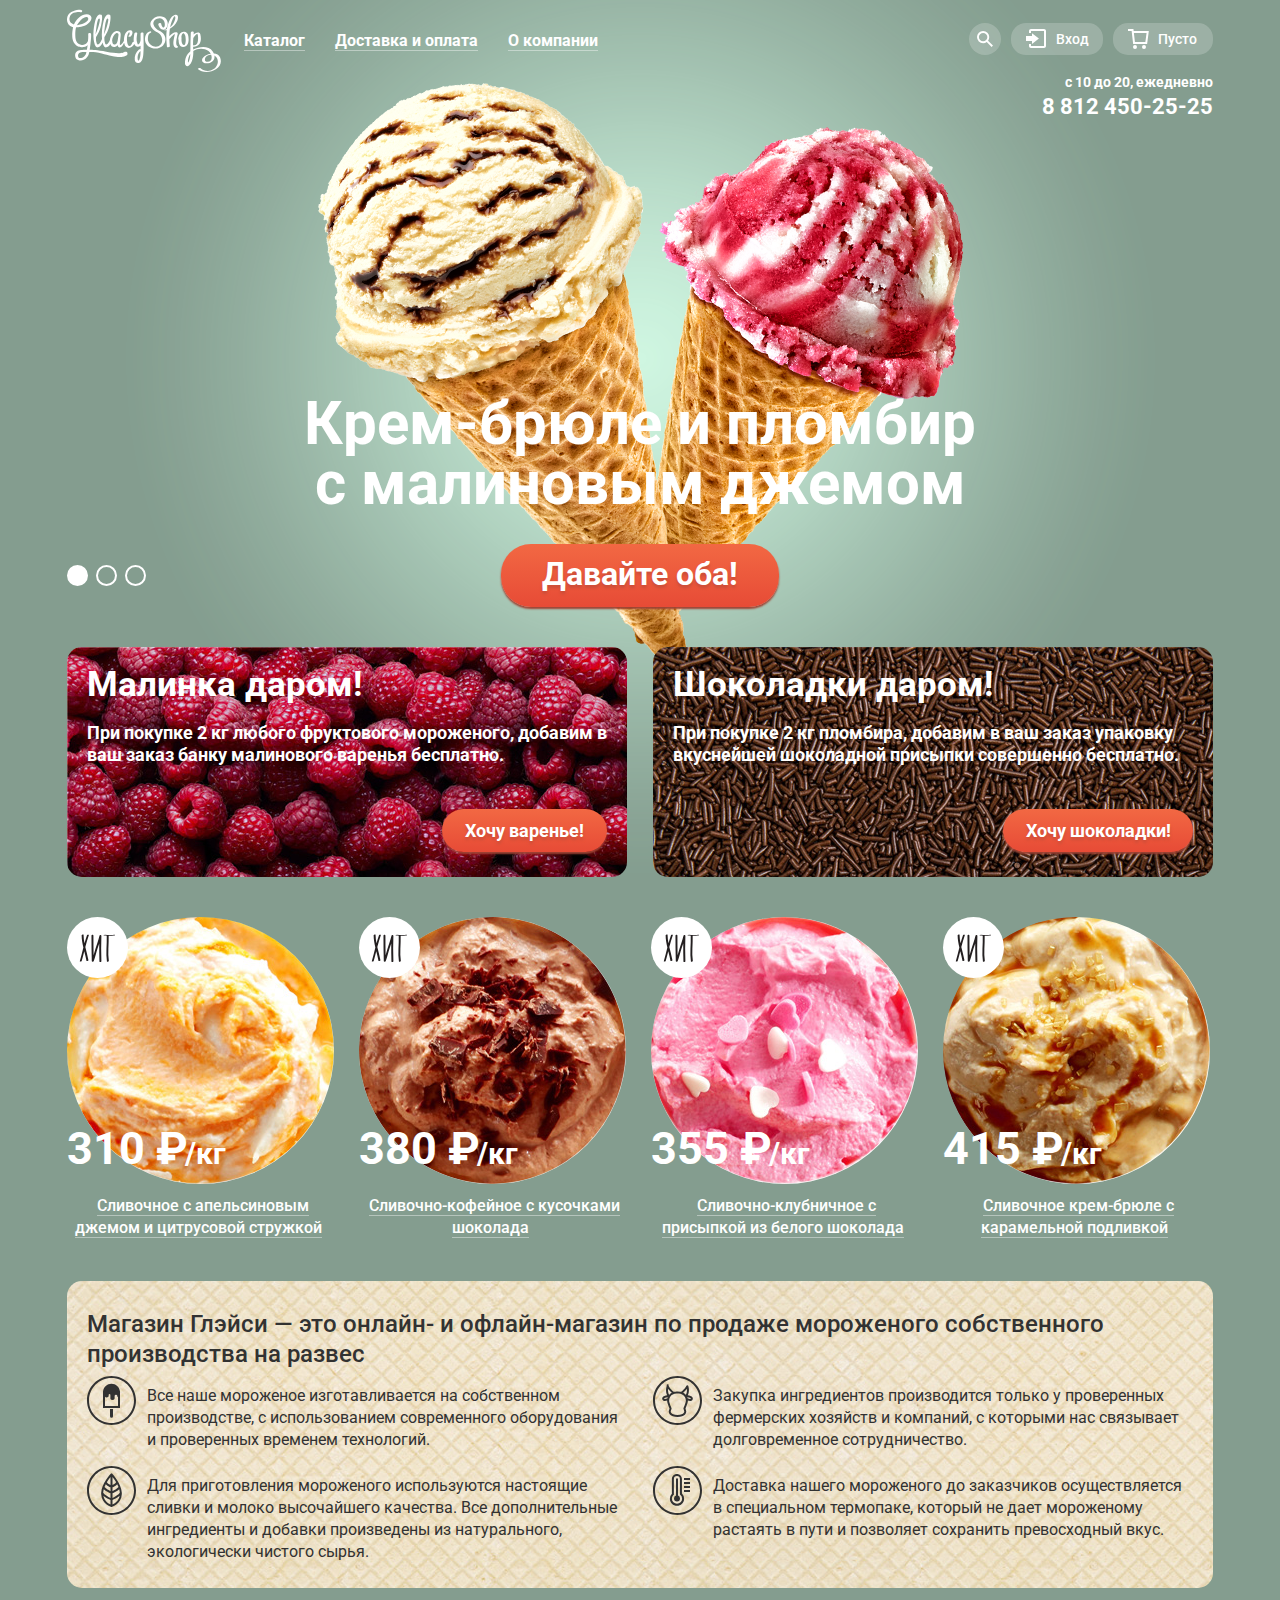
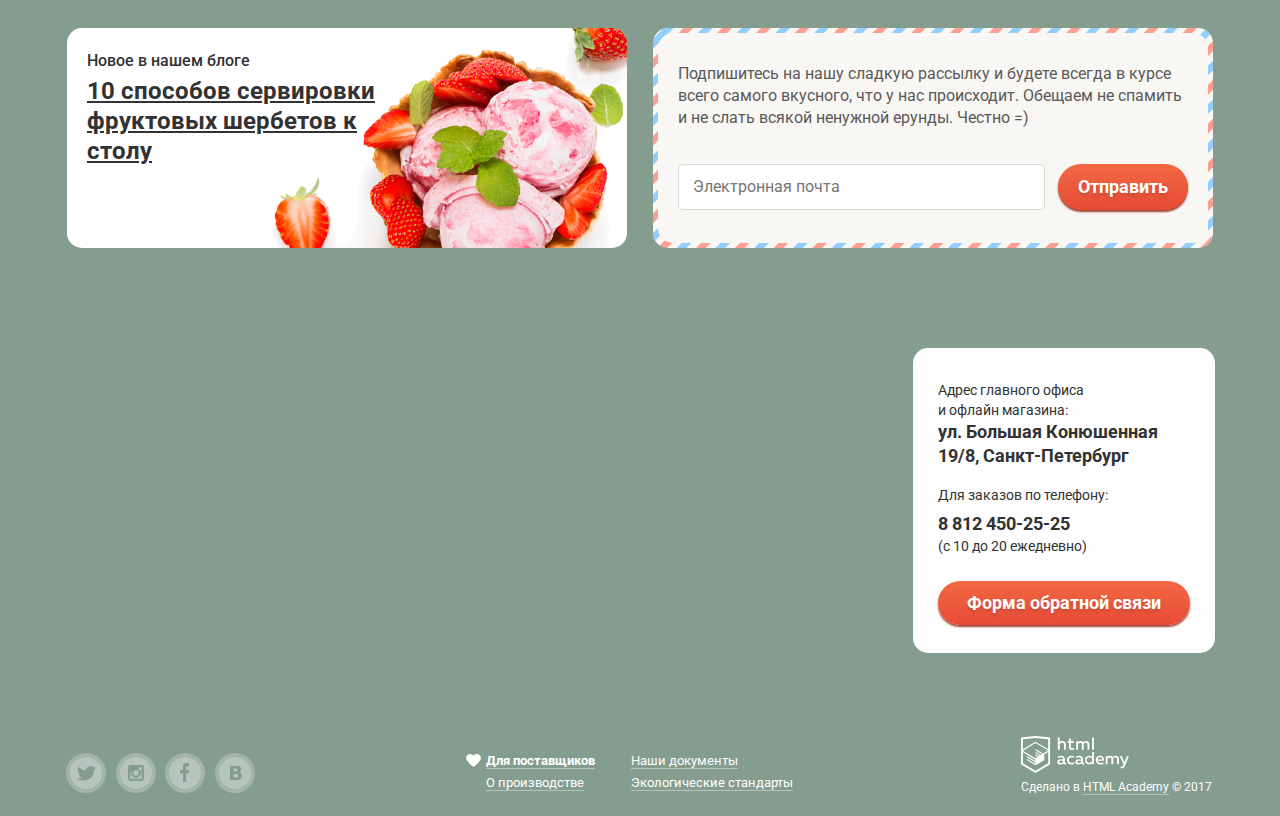
==== commit 37f01512: "Финал, исправления 1" ====
--- a/index.html
+++ b/index.html
@@ -14,61 +14,66 @@
 <div class="site-wrapper">
     <div class="container">
         <header class="main-header">
-            <nav class="main-navigation">
-                <a class="main-header-logo">
-                    <img src="img/logo.svg" width="154" height="64" alt="Логотип Глэйси">
-                </a>
-                <ul class="site-navigation">
-                    <li class="navigation-item">
-                        <a href="catalog.html">Каталог</a>
-                        <ul class="catalog-dropdown">
-                            <li><a class="catalog-item-new" href="#">Новинки</a></li>
-                            <li class="catalog-item-current"><a href="catalog.html">Сливочное</a></li>
-                            <li><a href="#">Щербеты</a></li>
-                            <li><a href="#">Фруктовый лёд</a></li>
-                            <li><a href="#">Мелорин</a></li>
-                        </ul>
-                    </li>
-                    <li class="navigation-item">
-                        <a href="#">Доставка и оплата</a>
-                    </li>
-                    <li class="navigation-item">
-                        <a href="#">О компании</a>
-                    </li>
-                </ul>
-                <ul class="user-navigation">
-                    <li class="user-navigation-search">
-                        <a class="search-link" href="#"></a>
-                        <div class="modal modal-search">
-                            <form action="#" method="post">
-                                <input type="search" name="search" placeholder="Что ищем?" required id="search">
-                                <label for="search" class="visually-hidden">Что ищем?</label>
-                            </form>
-                        </div>
-                    </li>
-                    <li class="user-navigation-login">
-                        <a class="login-link" href="#">Вход</a>
-                        <div class="modal modal-login">
-                            <form action="https://echo.htmlacademy.ru" method="post">
-                                <input type="email" name="user-email" placeholder="Электронная почта" id="user-email"
-                                       required>
-                                <label for="user-email" class="visually-hidden">Электронная почта</label>
-                                <input type="password" name="user-password" placeholder="Пароль" id="user-password"
-                                       required>
-                                <label for="user-password" class="visually-hidden">Пароль</label>
-                                <button class="button" type="submit">Войти</button>
-                            </form>
-                            <div class="user-nav-link">
-                                <a href="#">Забыли пароль?</a>
-                                <a href="#">Новая регистрация</a>
+            <div class="navigation-wrapper">
+                <nav class="main-navigation">
+                    <a class="main-header-logo">
+                        <img src="img/logo.svg" width="154" height="64" alt="Логотип Глэйси">
+                    </a>
+                    <ul class="site-navigation">
+                        <li class="navigation-item">
+                            <a href="catalog.html">Каталог</a>
+                            <ul class="catalog-dropdown">
+                                <li><a class="catalog-item-new" href="#">Новинки</a></li>
+                                <li class="catalog-item-current"><a href="catalog.html">Сливочное</a></li>
+                                <li><a href="#">Щербеты</a></li>
+                                <li><a href="#">Фруктовый лёд</a></li>
+                                <li><a href="#">Мелорин</a></li>
+                            </ul>
+                        </li>
+                        <li class="navigation-item">
+                            <a href="#">Доставка и оплата</a>
+                        </li>
+                        <li class="navigation-item">
+                            <a href="#">О компании</a>
+                        </li>
+                    </ul>
+                </nav>
+                <div class="services-navigation">
+                    <ul class="user-navigation">
+                        <li class="user-navigation-search">
+                            <a class="search-link" href="#"></a>
+                            <div class="modal modal-search">
+                                <form action="#" method="post">
+                                    <input type="search" name="search" placeholder="Что ищем?" required id="search">
+                                    <label for="search" class="visually-hidden">Что ищем?</label>
+                                </form>
                             </div>
-                        </div>
-                    </li>
-                    <li class="user-navigation-basket">
-                        <a class="basket-link" href="#">Пусто</a>
-                    </li>
-                </ul>
-            </nav>
+                        </li>
+                        <li class="user-navigation-login">
+                            <a class="login-link" href="#">Вход</a>
+                            <div class="modal modal-login">
+                                <form action="https://echo.htmlacademy.ru" method="post">
+                                    <input type="email" name="user-email" placeholder="Электронная почта"
+                                           id="user-email"
+                                           required>
+                                    <label for="user-email" class="visually-hidden">Электронная почта</label>
+                                    <input type="password" name="user-password" placeholder="Пароль" id="user-password"
+                                           required>
+                                    <label for="user-password" class="visually-hidden">Пароль</label>
+                                    <button class="button" type="submit">Войти</button>
+                                </form>
+                                <div class="user-nav-link">
+                                    <a href="#">Забыли пароль?</a>
+                                    <a href="#">Новая регистрация</a>
+                                </div>
+                            </div>
+                        </li>
+                        <li class="user-navigation-basket">
+                            <a class="basket-link" href="#">Пусто</a>
+                        </li>
+                    </ul>
+                </div>
+            </div>
             <div class="header-info-wrapper">
                 <span class="header-hours">с 10 до 20, ежедневно</span>
                 <span class="header-phone">8 812 450-25-25</span>
@@ -182,7 +187,7 @@
             <div class="content-wrapper">
                 <article class="news-block">
                     <p>Новое в нашем блоге</p>
-                    <a href="#">10 способов сервировки<br>фруктовых шербетов к<br>столу</a>
+                    <a href="#">10 способов сервировки фруктовых шербетов к столу</a>
                 </article>
                 <section class="subscription-wrapper">
                     <div class="subscription">
@@ -210,7 +215,7 @@
                 </p>
                 <p>Для заказов по телефону:</p>
                 <p class="contacts-phone"><span class="big">8 812 450-25-25</span><br>(с 10 до 20 ежедневно)</p>
-                <button class="button btn-contacts" type="button">Форма обратной связи</button>
+                <a class="button btn-contacts" href="#">Форма обратной связи</a>
             </div>
         </div>
         <iframe src="https://www.google.com/maps/embed?pb=!1m14!1m8!1m3!1d1998.5147284673294!2d30.326559491015626!3d59.94019416370472!3m2!1i1024!2i768!4f13.1!3m3!1m2!1s0x4696310fca5ba729%3A0xea9c53d4493c879f!2z0JHQvtC70YzRiNCw0Y8g0JrQvtC90Y7RiNC10L3QvdCw0Y8g0YPQuy4sIDE5LCDQodCw0L3QutGCLdCf0LXRgtC10YDQsdGD0YDQsywgMTkxMTg2!5e0!3m2!1sru!2sru!4v1530303915762"
@@ -283,8 +288,9 @@
                 <li><a href="#">Экологические стандарты</a></li>
             </ul>
             <div class="footer-copyright">
-                <a href="https://htmlacademy.ru"><img src="img/logo-htmlacademy.svg" width="108" height="39"
-                                                      alt="Логотип HTML Academy"></a>
+                <a href="https://htmlacademy.ru/intensive/htmlcss"><img src="img/logo-htmlacademy.svg" width="108"
+                                                                        height="39"
+                                                                        alt="Логотип HTML Academy"></a>
                 <p>Сделано в <a class="academy" href="https://htmlacademy.ru/intensive/htmlcss">HTML Academy</a> &copy;
                     2017</p>
             </div>
--- a/css/style-min.css
+++ b/css/style-min.css
@@ -1 +1 @@
-@-webkit-keyframes come-out{0%{-webkit-transform:translateY(-2000px);transform:translateY(-2000px)}60%{-webkit-transform:translateY(30px);transform:translateY(30px)}90%{-webkit-transform:translateY(-10px);transform:translateY(-10px)}to{-webkit-transform:translateY(0);transform:translateY(0)}}@keyframes come-out{0%{-webkit-transform:translateY(-2000px);transform:translateY(-2000px)}60%{-webkit-transform:translateY(30px);transform:translateY(30px)}90%{-webkit-transform:translateY(-10px);transform:translateY(-10px)}to{-webkit-transform:translateY(0);transform:translateY(0)}}.site-navigation a,body{font-size:16px;color:#fff}.site-wrapper,body{background-color:#849d8f}body{margin:0;font-family:"Roboto","Arial",sans-serif;min-width:1200px;padding:0;line-height:22px;font-weight:400}.visually-hidden{position:absolute;width:1px;height:1px;margin:-1px;border:0;padding:0;clip:rect(0 0 0 0);overflow:hidden}img{max-width:100%;height:auto}.site-wrapper{background-image:url(../img/slide1.png);background-repeat:no-repeat;background-position:top center;-webkit-transition:background-image .5s ease,background-color .5s ease;-o-transition:background-image .5s ease,background-color .5s ease;transition:background-image .5s ease,background-color .5s ease}.site-wrapper::after,.site-wrapper::before{content:"";visibility:hidden}.site-wrapper::before{background-image:url(../img/slide2.png)}.site-wrapper::after{background-image:url(../img/slide3.png)}.container{width:1146px;margin:0 auto;padding:0 27px}.main-navigation,.site-navigation{display:-webkit-box;display:-ms-flexbox;display:flex}.main-navigation{-webkit-box-pack:start;-ms-flex-pack:start;justify-content:flex-start;-webkit-box-align:center;-ms-flex-align:center;align-items:center;padding-top:9px}.site-navigation{-ms-flex-wrap:wrap;flex-wrap:wrap;list-style:none;margin:0 0 0 8px;padding:0;width:680px}.site-navigation>li{position:relative;padding-bottom:5px}.site-navigation a{display:block;padding:7px 15px;font-weight:700;line-height:18px;text-decoration:none;white-space:nowrap}.modal,.navigation-item:hover>a{color:#323232;background-color:#f7f6f3;border-radius:15px}.navigation-item>a:active{background-color:#ededed;-webkit-box-shadow:inset 0 2px 1px #696969;box-shadow:inset 0 2px 1px #696969}.navigation-item>a::after{content:"";display:block;height:1px;background-color:rgba(255,255,255,.4)}.navigation-item>a.nav-item-current::after,.navigation-item>a:hover::after{background-color:transparent}.navigation-item>a.nav-item-current{color:#fff;background-color:#d07058;border-radius:15px}.navigation-item:hover>a.nav-item-current{color:#fff;background-color:#d07058}.site-navigation .catalog-dropdown{position:absolute;top:37px;display:none;-webkit-box-sizing:border-box;box-sizing:border-box;width:143px;margin-left:-7px;padding:0;list-style:none;background-color:#f8f7f4;border-radius:5px;-webkit-box-shadow:0 20px 20px rgba(0,0,0,.4);box-shadow:0 20px 20px rgba(0,0,0,.4);overflow:hidden;z-index:10}.navigation-item:hover .catalog-dropdown{display:block}.catalog-dropdown a{padding:8px 5px 8px 22px;font-size:14px;line-height:16px;font-weight:400;color:#323232;white-space:normal}.catalog-dropdown a:hover{background-color:#fbded8;border-radius:0}.catalog-dropdown a:active{background-color:#f6b5a5}.catalog-dropdown a.catalog-item-current{color:#fff;background-color:#d07058}.catalog-dropdown .catalog-item-new{position:relative;padding-top:11px;padding-bottom:13px;font-weight:700}.catalog-dropdown .catalog-item-new::after{content:"";position:absolute;left:6px;right:9px;bottom:0;height:1px;background-color:rgba(53,53,53,.2)}.modal{background-color:#f8f7f4;border-radius:5px;-webkit-box-shadow:3px 5px 25px 3px #56645c;box-shadow:3px 5px 25px 3px #56645c;padding:20px 25px 25px;-webkit-box-sizing:border-box;box-sizing:border-box}.modal input[type=email],.modal input[type=search],.modal input[type=text]{margin-bottom:20px;font-size:14px}.modal input[type=email],.modal input[type=password],.modal input[type=search],.modal input[type=text],.modal textarea,.subscription input[type=email]{-webkit-box-sizing:border-box;box-sizing:border-box;padding:10px 14px;overflow:hidden;line-height:24px;color:#000;white-space:nowrap;border:1px solid rgba(178,178,178,.52);border-radius:5px}.modal input[type=password],.modal textarea{margin-bottom:20px;font-size:14px}.modal input[type=email]:hover,.modal input[type=password]:hover,.modal input[type=search]:hover,.modal input[type=text]:hover,.modal textarea:hover,.subscription input[type=email]:hover{padding:9px 13px;border:2px solid rgba(154,154,154,.52)}.modal input[type=email]:focus,.modal input[type=password]:focus,.modal input[type=search]:focus,.modal input[type=text]:focus,.modal textarea:focus,.subscription input[type=email]:focus{padding:9px 13px;font-weight:700;border:2px solid rgba(46,136,228,.52);outline:0}:focus::-webkit-input-placeholder{color:transparent}:focus:-moz-placeholder,:focus::-moz-placeholder{color:transparent}:focus:-ms-input-placeholder{color:transparent}.user-navigation{display:-webkit-box;display:-ms-flexbox;display:flex;-webkit-box-pack:justify;-ms-flex-pack:justify;justify-content:space-between;justify-items:center;list-style:none;margin:0 0 0 auto;padding:0;max-width:261px}.user-navigation>li:not(:last-child){padding-right:10px}.search-link{display:block;width:32px;height:32px;border-radius:50%;background:rgba(255,255,255,.2) url(../img/loupe.svg) no-repeat center;background-size:50%}.user-navigation>li{position:relative;padding-bottom:7px}.user-navigation-search:hover .search-link{background:#f8f7f4 url(../img/loupe-dark.svg) no-repeat center}.modal-search{display:none}.user-navigation-search:hover .modal-search{display:block;position:absolute;top:40px;right:10px;width:342px;height:84px;z-index:10}.modal-login input,.modal-search input{width:100%}.login-link{position:relative;display:block;font-weight:500;font-size:14px;line-height:16px;color:#fff;text-decoration:none;width:92px;height:32px;background-color:rgba(255,255,255,.2);border-radius:15px;padding-top:8px;padding-bottom:8px;padding-left:45px;-webkit-box-sizing:border-box;box-sizing:border-box}.basket-link:focus,.basket-link:hover,.user-navigation-login:focus .login-link,.user-navigation-login:hover .login-link{color:#323232;background-color:#f8f7f4}.login-link::before{content:"";position:absolute;top:6px;left:15px;width:20px;height:19px;background-image:url(../img/enter1.svg);background-repeat:no-repeat;background-position:0 0}.user-navigation-login:active .login-link::before,.user-navigation-login:focus .login-link::before,.user-navigation-login:hover .login-link::before{background-image:url(../img/enter2.svg)}.modal-login{display:none}.user-navigation-login:hover .modal-login{display:block;position:absolute;top:40px;right:10px;width:278px;z-index:20}.user-nav-link{float:right;width:130px;margin-top:-42px}.user-nav-link a{margin-left:10px;font-size:13px;line-height:24px;color:#323232;text-decoration:none;border-bottom:1px solid rgba(0,0,0,.3)}.user-nav-link a:active,.user-nav-link a:focus,.user-nav-link a:hover{color:#e84d37;border-bottom:1px solid rgba(232,77,55,.3)}.basket-link{position:relative;display:block;font-weight:500;font-size:14px;line-height:16px;color:#fff;text-decoration:none;width:100px;height:32px;background-color:rgba(255,255,255,.2);border-radius:15px;padding-top:8px;padding-bottom:8px;padding-left:45px;-webkit-box-sizing:border-box;box-sizing:border-box}.basket-link::before{content:"";position:absolute;top:6px;left:15px;width:21px;height:20px;background-image:url(../img/basket.svg);background-repeat:no-repeat;background-position:0 0}.basket-link:active::before,.basket-link:focus::before,.basket-link:hover::before{background-image:url(../img/basket-red.svg)}.basket-link-full{position:relative;display:block;font-weight:500;font-size:14px;line-height:16px;color:#323232;text-decoration:none;width:118px;height:32px;background-color:#f8f7f4;border-radius:15px;padding-top:8px;padding-bottom:8px;padding-left:45px;-webkit-box-sizing:border-box;box-sizing:border-box}.basket-link-full::before{content:"";position:absolute;top:6px;left:15px;width:21px;height:20px;background-image:url(../img/basket-red.svg);background-repeat:no-repeat;background-position:0 0}.modal-basket{display:none}.user-navigation-basket:hover .modal-basket{display:-webkit-box;display:-ms-flexbox;display:flex;-webkit-box-orient:vertical;-webkit-box-direction:normal;-ms-flex-direction:column;flex-direction:column;position:absolute;top:40px;right:0;width:540px;padding-left:14px;padding-right:14px;z-index:20}.basket-list{font-size:13px;line-height:16px;color:#323232}.basket-list tr{vertical-align:center}.basket-list td{padding:5px}.basket-list img{border-radius:50%}.basket-list .price{color:#999}.basket-list .words-nowrap{white-space:nowrap}.line-grey{width:100%;height:1px;margin-top:15px;margin-bottom:5px;background-color:#cacac7}.basket-total{font-size:15px;line-height:18px;font-weight:700}.basket-total,.modal-basket .button{-ms-flex-item-align:end;align-self:flex-end}.button-close{width:12px;height:12px;font-size:0;border:0;cursor:pointer;background-color:transparent;margin-left:-5px}.button-close::after,.button-close::before{content:"";position:absolute;width:12px;height:1px;margin-left:-6px;background-color:#2c2829}.button-close::before{-webkit-transform:rotate(45deg);-ms-transform:rotate(45deg);transform:rotate(45deg)}.button-close::after{-webkit-transform:rotate(-45deg);-ms-transform:rotate(-45deg);transform:rotate(-45deg)}.header-info-wrapper{margin-top:-5px;display:-webkit-box;display:-ms-flexbox;display:flex;-webkit-box-orient:vertical;-webkit-box-direction:normal;-ms-flex-direction:column;flex-direction:column;-webkit-box-align:end;-ms-flex-align:end;align-items:flex-end}.header-hours{font-size:14px;line-height:16px;font-weight:700;margin-bottom:5px}.header-phone{font-size:22px;line-height:24px;font-weight:700}.breadcrumbs-wrapper{display:-webkit-box;display:-ms-flexbox;display:flex;-webkit-box-pack:start;-ms-flex-pack:start;justify-content:flex-start;-webkit-box-orient:vertical;-webkit-box-direction:normal;-ms-flex-direction:column;flex-direction:column}.page-title{font-size:35px;line-height:41px;font-weight:700;-webkit-box-ordinal-group:2;-ms-flex-order:1;order:1;margin-top:6px}.breadcrumbs{list-style:none;margin:-20px 0 0;padding:0;font-size:14px;line-height:16px;-webkit-box-ordinal-group:1;-ms-flex-order:0;order:0;display:-webkit-box;display:-ms-flexbox;display:flex}.breadcrumbs li{padding-right:20px;position:relative}.breadcrumbs li:not(:last-child)::after{content:"»";position:absolute;right:5px;color:#fff}.breadcrumbs a{color:#fff;text-decoration:none;border-bottom:1px solid rgba(255,255,255,.4)}.breadcrumbs a:active,.breadcrumbs a:focus,.breadcrumbs a:hover{color:#ffbc9e;border-bottom:1px solid rgba(255,188,158,.3)}.search-form{display:-webkit-box;display:-ms-flexbox;display:flex;-ms-flex-wrap:wrap;flex-wrap:wrap;-webkit-box-pack:justify;-ms-flex-pack:justify;justify-content:space-between;width:880px;margin-bottom:40px}.slider{position:relative;padding-top:275px}.slider-controls{position:absolute;bottom:20px;left:0;z-index:20;font-size:0}.slider-controls label{display:inline-block;width:17px;height:17px;margin-right:8px;vertical-align:top;background-color:transparent;border:2px solid #fff;border-radius:50%;cursor:pointer}.slider-list{margin:0;padding:0;list-style:none}.slide{width:700px;text-align:center;margin:0 auto 40px;display:none}.slide b{font-size:60px;line-height:60px;font-weight:700}#product-1:checked~.site-wrapper{background-color:#849d8f;background-image:url(../img/slide1.png)}#product-2:checked~.site-wrapper{background-color:#8996a6;background-image:url(../img/slide2.png)}#product-3:checked~.site-wrapper{background-color:#9d8b84;background-image:url(../img/slide3.png)}#product-1:checked~.site-wrapper #slide1,#product-2:checked~.site-wrapper #slide2,#product-3:checked~.site-wrapper #slide3{display:block}#product-1:checked~.site-wrapper label[for=product-1],#product-2:checked~.site-wrapper label[for=product-2],#product-3:checked~.site-wrapper label[for=product-3]{background-color:#fff}.promo-wrapper,.promotions-list{display:-webkit-box;display:-ms-flexbox;display:flex}.promotions-list{list-style:none;padding:0;-webkit-box-pack:justify;-ms-flex-pack:justify;justify-content:space-between;margin:0 0 30px}.promo-wrapper{margin:20px;-webkit-box-orient:vertical;-webkit-box-direction:normal;-ms-flex-direction:column;flex-direction:column}.promo-wrapper h3,.promo-wrapper p{font-size:35px;line-height:41px;font-weight:700;margin-top:-3px;margin-bottom:20px}.promo-wrapper p{font-size:18px;line-height:22px;margin-bottom:40px}.promotions-list li:first-child{width:560px;min-height:230px;background-color:#a60929;background-image:url(../img/bg-raspberries.jpg);background-repeat:no-repeat;border-radius:15px}.promotions-list li:last-child{width:560px;min-height:230px;background-color:#714530;background-image:url(../img/bg-chocolate.jpg);background-repeat:no-repeat;border-radius:15px}.catalog-list{list-style:none;margin:0;padding:0;display:-webkit-box;display:-ms-flexbox;display:flex;-webkit-box-pack:start;-ms-flex-pack:start;justify-content:flex-start;-ms-flex-wrap:wrap;flex-wrap:wrap}.catalog-item{position:relative;width:267px;margin-bottom:32px}.hit{margin-bottom:42px}.catalog-item:not(:nth-child(4n)){margin-right:25px}.catalog-list .hit::before{content:"";position:absolute;width:62px;height:62px;top:10px;background-image:url(../img/hit.svg);background-repeat:no-repeat;background-position:0 0;z-index:30}.catalog-wrapper{text-align:center;margin-top:10px;z-index:25}.catalog-wrapper img{margin-bottom:5px}.catalog-item:hover .catalog-wrapper{position:absolute;width:267px;top:-6px;left:-13px;padding:6px 13px 20px;background-color:rgba(255,255,255,.3);-webkit-box-shadow:0 20px 30px rgba(0,0,0,.2);box-shadow:0 20px 30px rgba(0,0,0,.2);border-radius:5px;z-index:20}.item-price{font-size:45px;line-height:45px;font-weight:700;position:absolute;top:174px}.item-kg{font-size:30px;margin-left:-3px}.catalog-item:hover .item-price{top:170px}.item-title{font-size:16px;line-height:22px;font-weight:500;color:#fff;text-decoration:none;border-bottom:1px solid rgba(255,255,255,.4)}.item-title:focus,.item-title:hover{border-bottom-color:transparent}.catalog-item img{border-radius:50%}.description-shop{background-color:#eee1c6;background-image:url(../img/bg-wafer.jpg);color:#323232;width:100%;margin-bottom:40px;padding:35px 20px 25px;border-radius:15px;-webkit-box-sizing:border-box;box-sizing:border-box}.description-shop h2{font-size:24px;line-height:30px;font-weight:500;margin-top:-7px;margin-bottom:0;padding:0}.description-shop-list{list-style:none;padding:0;margin:0;display:-webkit-box;display:-ms-flexbox;display:flex;-ms-flex-wrap:wrap;flex-wrap:wrap;-webkit-box-pack:justify;-ms-flex-pack:justify;justify-content:space-between;width:100%}.description-shop-item{width:540px;padding-left:60px;padding-top:9px;-webkit-box-sizing:border-box;box-sizing:border-box;margin-top:7px}.description-shop-list li:nth-child(1){background-image:url(../img/ice-cream.svg);background-repeat:no-repeat}.description-shop-list li:nth-child(2){background-image:url(../img/cow.svg);background-repeat:no-repeat}.description-shop-list li:nth-child(3),.description-shop-list li:nth-child(4){background-image:url(../img/eco.svg);background-repeat:no-repeat;margin-top:15px}.description-shop-list li:nth-child(4){background-image:url(../img/thermometer.svg)}.content-wrapper{display:-webkit-box;display:-ms-flexbox;display:flex;-webkit-box-pack:justify;-ms-flex-pack:justify;justify-content:space-between;margin-bottom:40px;-webkit-box-align:start;-ms-flex-align:start;align-items:flex-start}.news-block{width:560px;min-height:220px;background-color:#fff;background-image:url(../img/bg-strawberry.png);background-repeat:no-repeat;border-radius:15px;padding-top:20px;padding-left:20px;-webkit-box-sizing:border-box;box-sizing:border-box}.news-block p{font-size:16px;line-height:22px;color:#323232;font-weight:500;margin:2px 0 4px;padding:0}.news-block a{font-size:24px;line-height:30px;font-weight:700;color:#323232}.footer-social a:active,.footer-social a:focus,.footer-social a:hover,.news-block a:focus,.news-block a:hover{color:#e84d37}.subscription,.subscription-wrapper{background-color:#f8f7f4;border-radius:15px;-webkit-box-sizing:border-box;box-sizing:border-box}.subscription-wrapper{background-image:url(../img/bg-post.svg);padding:5px;width:560px;min-height:220px}.subscription{width:550px;min-height:210px;color:#5a5a5a;padding-top:30px;padding-left:20px;padding-right:20px}.subscription p{margin-top:0;margin-bottom:35px}.subscription-form-wrapper{display:-webkit-box;display:-ms-flexbox;display:flex;-webkit-box-pack:justify;-ms-flex-pack:justify;justify-content:space-between}.subscription input[type=email]{display:inline-block;width:367px;font-size:16px;margin-bottom:0}.map,.modal-feedback textarea{width:100%}.map iframe{border:0;width:100%;height:428px}.contacts-wrapper{position:relative;width:1200px;margin:0 auto;padding:0}.contacts{position:absolute;top:60px;right:0;width:302px;min-height:305px;background-color:#fefefe;color:#323232;border-radius:15px;-webkit-box-sizing:border-box;box-sizing:border-box;padding-top:32px;padding-left:25px;padding-right:25px;margin-right:25px}.contacts p{margin:0;padding-top:0;padding-bottom:17px;font-size:14px;line-height:20px;font-weight:400}p.contacts-phone{margin-top:-10px;padding:0;margin-bottom:25px}.big{font-size:18px;line-height:24px;font-weight:700}.modal-feedback{display:none;position:fixed;top:50%;left:50%;width:476px;-webkit-box-sizing:border-box;box-sizing:border-box;margin-top:-220px;margin-left:-240px;z-index:50}.modal-feedback h2{margin-top:0;font-size:24px;line-height:28px}.modal-close{position:absolute;top:15px;right:15px;width:17px;height:17px;font-size:0;background-color:#f8f7f4;border:0;outline:0;cursor:pointer}.modal-close::after,.modal-close::before{content:"";position:absolute;top:7px;left:-7px;width:22px;height:2px;background-color:#000;border-radius:1px}.modal-close::before{-webkit-transform:rotate(45deg);-ms-transform:rotate(45deg);transform:rotate(45deg)}.modal-close::after{-webkit-transform:rotate(-45deg);-ms-transform:rotate(-45deg);transform:rotate(-45deg)}.modal-close:hover::after,.modal-close:hover::before{background-color:#323232}fieldset{border:0}.map iframe,.modal-feedback fieldset{margin:0;padding:0}.modal-feedback input{width:267px}.modal-feedback .button{float:right}.modal-overlay{display:none;position:fixed;top:0;left:0;width:100%;height:100%;background-color:rgba(0,0,0,.5);z-index:40}.button{display:block;background-image:-webkit-gradient(linear,left top,left bottom,from(#f26843),to(#e74b36));background-image:-webkit-linear-gradient(#f26843,#e74b36);background-image:-o-linear-gradient(#f26843,#e74b36);background-image:linear-gradient(#f26843,#e74b36);-webkit-box-shadow:0 2px 2px 0 #9e4334;box-shadow:0 2px 2px 0 #9e4334;border-radius:30px;text-decoration:none;font-size:18px;line-height:24px;font-weight:700;color:#fff;text-align:center;text-shadow:0 3px 3px #ca4e39;padding:10px 20px;border:0;cursor:pointer}.button:hover{background-image:-webkit-gradient(linear,left top,left bottom,from(#ec6e5d),to(#f58669));background-image:-webkit-linear-gradient(#ec6e5d,#f58669);background-image:-o-linear-gradient(#ec6e5d,#f58669);background-image:linear-gradient(#ec6e5d,#f58669);-webkit-box-shadow:0 1px 2px #ac1000;box-shadow:0 1px 2px #ac1000}.button:active{background-image:-webkit-gradient(linear,left top,left bottom,from(#e1613e),to(#d74632));background-image:-webkit-linear-gradient(#e1613e,#d74632);background-image:-o-linear-gradient(#e1613e,#d74632);background-image:linear-gradient(#e1613e,#d74632);-webkit-box-shadow:inset 0 2px 2px #942718;box-shadow:inset 0 2px 2px #942718}.btn-inline,.catalog-item:hover a.btn-catalog{display:inline-block}a.btn-promo,a.btn-slide{font-weight:700;-webkit-box-sizing:border-box;box-sizing:border-box}a.btn-slide{display:inline-block;width:278px;height:63px;font-size:32px;line-height:44px;margin-top:30px;padding:8px 17px}a.btn-promo{width:165px;height:43px;font-size:18px;line-height:24px;padding:10px 15px;margin-left:auto;margin-top:3px}a.btn-promo-chocolate{width:190px;margin-left:auto}a.btn-catalog{display:none;width:200px;height:43px;font-size:18px;line-height:24px;font-weight:700;padding:9px 15px;color:#fff;margin-top:10px;-webkit-box-sizing:border-box;box-sizing:border-box}.btn-contacts{padding-left:27px;padding-right:27px;white-space:nowrap}.search-form fieldset{margin:0;padding:0;-webkit-appearance:none;-moz-appearance:none;appearance:none}.fieldset-wrapper{display:-webkit-box;display:-ms-flexbox;display:flex;-webkit-box-pack:justify;-ms-flex-pack:justify;justify-content:space-between;width:860px}.filters{margin-bottom:13px}.filters legend{font-size:14px;line-height:16px;font-weight:500;padding-left:16px;padding-bottom:7px}.filters label{font-size:16px;line-height:18px;font-weight:500}.filter-wrapper{position:relative;padding:8px 15px;margin-bottom:15px;height:38px;background-color:rgba(255,255,255,.2);border-radius:20px;-webkit-box-sizing:border-box;box-sizing:border-box}.search-form:last-child{margin-bottom:10px}.select-wrapper{width:193px;height:40px;overflow:hidden;border-radius:20px;background:rgba(255,255,255,.2) url(../img/icon-down-dir.svg) no-repeat;background-position:170px center}.select-wrapper:hover{background-image:url(../img/icon-down-dir.png);background-repeat:no-repeat;background-position:170px center}.search-form select{width:220px;height:36px;border-radius:20px;background:0 0;border-style:none;outline:0;font-size:16px;line-height:18px;font-weight:500;color:#fff;margin-left:15px;-webkit-appearance:none;-moz-appearance:none;appearance:none}.search-form option,.search-form select:hover{color:#323232}.filter-toggle-wrapper{width:217px;position:relative;padding:8px 15px;height:40px;background-color:rgba(255,255,255,.2);border-radius:20px;-webkit-box-sizing:border-box;box-sizing:border-box}.bar,.scale{position:absolute;height:4px}.scale{background-color:#fff;opacity:.5;top:18px;left:15px;width:180px}.bar{top:16px;left:44px;width:98px}.toggle,.toggle-max{position:absolute;top:10px}.toggle{width:20px;height:20px;background-image:url(../img/filter-button.svg);background-position:0 0;cursor:pointer;left:34px}.toggle-max{left:132px}.search-form input[type=checkbox],.search-form input[type=radio]{display:none}.search-form input[type=checkbox]+label,.search-form input[type=radio]+label{margin-right:10px}.search-form input[type=checkbox]+label:last-child,.search-form input[type=radio]+label:last-child{margin-right:5px}.search-form input[type=radio]:not(checked)+label::before{content:"";display:inline-block;vertical-align:middle;margin-right:10px;width:26px;height:26px;background:url(../img/radio-off.svg) no-repeat;background-position:0 0;opacity:.8;border:0}.search-form input[type=radio]:not(checked):disabled+label::before{opacity:.4}.search-form input[type=radio]:not(checked)+label:hover::before{opacity:1}.search-form input[type=radio]:checked+label::before{background:url(../img/radio-on.svg) no-repeat;background-position:0 0;opacity:.8}.search-form input[type=radio]:checked:disabled+label::before{opacity:.4}.search-form input[type=radio]:checked+label:hover::before{opacity:1}.search-form input[type=checkbox]:not(checked)+label::before{content:"";display:inline-block;margin-right:15px;vertical-align:middle;width:19px;height:19px;border:2px solid rgba(255,255,255,.8);border-radius:3px}.search-form input[type=checkbox]:not(checked):disabled+label::before{border:2px solid rgba(255,255,255,.4)}.search-form input[type=checkbox]:not(checked)+label:hover::before{border:2px solid #fff}.search-form input[type=checkbox]:checked+label::before{width:23px;height:24px;background:url(../img/checkbox-on.svg) no-repeat;background-position:0 0;opacity:.8;border:0}.search-form input[type=checkbox]:checked:disabled+label::before{opacity:.4;border:0}.search-form input[type=checkbox]:checked+label:hover::before{opacity:1;border:0}.button-filter{margin-top:20px;padding:8px 27px;font-weight:500;font-size:16px;line-height:18px;height:40px;color:#fff;background-color:rgba(255,255,255,.2);border:2px solid #fff;border-radius:20px;outline:0;cursor:pointer;-webkit-box-sizing:border-box;box-sizing:border-box}.button-filter:hover{color:#323232;background-color:#fff}.button-filter:active{padding:10px 29px;background-color:#ededed;border:0;-webkit-box-shadow:inset 0 2px 2px #696969;box-shadow:inset 0 2px 2px #696969}.pagination-list{list-style:none;margin:50px 0 32px;padding:0;display:-webkit-box;display:-ms-flexbox;display:flex;-webkit-box-pack:end;-ms-flex-pack:end;justify-content:flex-end}.pagination-list li{margin-left:2px;margin-right:2px}.pagination-list a{font-size:16px;line-height:18px;font-weight:500;color:#fff;text-decoration:none;padding:3px 8px}.pagination-item:focus,.pagination-item:hover{background-color:#9bafa3;border-radius:50%}.pagination-list .pagination-item-current{color:#323232;background-color:#fff;border-radius:50%}.pagination-list .arrow-disabled{color:rgba(255,255,255,.2)}.pagination-list:last-child{background:red}.arrow-next{margin-left:5px;background-position:-15px 5px}.arrow-next,.arrow-next-dis,.arrow-prev,.arrow-prev-dis{background-image:url(../img/arrow.png);background-repeat:no-repeat}.arrow-next-dis{margin-left:5px;background-position:-15px -15px}.arrow-prev,.arrow-prev-dis{margin-right:5px;background-position:0 5px}.arrow-prev-dis{background-position:0 -15px}.line{width:100%;height:1px;margin-bottom:5px;background-color:rgba(255,255,255,.2)}.footer-social,.main-footer{display:-webkit-box;display:-ms-flexbox;display:flex;-webkit-box-pack:justify;-ms-flex-pack:justify;justify-content:space-between}.main-footer{-webkit-box-align:center;-ms-flex-align:center;align-items:center}.footer-social{list-style:none;padding:0;margin:14px 0 0;color:#fff;width:187px}.footer-social a{font-size:13px;line-height:18px;color:#fff}.social-button svg{border:3px solid rgba(255,255,255,.5);border-radius:50%;fill-opacity:.5%}.social-button path{fill:rgba(255,255,255,.8)}.social-button svg:focus,.social-button svg:hover{border:3px solid rgba(255,255,255,.7)}.social-button svg:focus path,.social-button svg:hover path{fill:#fff}.social-button svg:active{border:3px solid rgba(255,255,255,.7)}.footer-navigation{list-style:none;padding:0 0 0 20px;margin:4px auto 0 212px;color:#fff;display:-webkit-box;display:-ms-flexbox;display:flex;-ms-flex-wrap:wrap;flex-wrap:wrap;width:350px;background-image:url(../img/heart.svg);background-repeat:no-repeat;background-position:0 5px}.footer-navigation li{width:130px;margin-right:15px}.footer-navigation a{font-size:13px;line-height:18px;color:#fff;text-decoration:none;border-bottom:1px solid rgba(255,255,255,.4);white-space:nowrap}.footer-copyright .academy:focus,.footer-copyright .academy:hover,.footer-navigation a:focus,.footer-navigation a:hover{color:#ffbc9e;border-bottom:1px solid rgba(255,188,158,.3)}.footer-copyright .academy:active,.footer-navigation a:active{color:#ffbc9e;border-bottom:1px solid #ffbc9e}.footer-copyright{margin-top:14px;margin-bottom:20px;width:192px;font-size:12px;line-height:18px;color:#fff}.footer-copyright p{padding:0;margin:0}.footer-copyright .academy{font-size:12px;line-height:18px;color:#fff;text-decoration:none;border-bottom:1px solid rgba(255,255,255,.4)}.modal-feedback-show{display:block;-webkit-animation:come-out .6s;animation:come-out .6s}.modal-show{display:block}.placeholder-show{display:block;font-size:12px;color:#8fbdec;position:absolute;top:0}+@-webkit-keyframes come-out{0%{-webkit-transform:translateY(-2000px);transform:translateY(-2000px)}60%{-webkit-transform:translateY(30px);transform:translateY(30px)}90%{-webkit-transform:translateY(-10px);transform:translateY(-10px)}to{-webkit-transform:translateY(0);transform:translateY(0)}}@keyframes come-out{0%{-webkit-transform:translateY(-2000px);transform:translateY(-2000px)}60%{-webkit-transform:translateY(30px);transform:translateY(30px)}90%{-webkit-transform:translateY(-10px);transform:translateY(-10px)}to{-webkit-transform:translateY(0);transform:translateY(0)}}.site-navigation a,body{font-size:16px;color:#fff}.site-wrapper,body{background-color:#849d8f}body{margin:0;font-family:"Roboto","Arial",sans-serif;min-width:1200px;padding:0;line-height:22px;font-weight:400}.visually-hidden{position:absolute;width:1px;height:1px;margin:-1px;border:0;padding:0;clip:rect(0 0 0 0);overflow:hidden}img{max-width:100%;height:auto}.site-wrapper{background-image:url(../img/slide1.png);background-repeat:no-repeat;background-position:top center;-webkit-transition:background-image .5s ease,background-color .5s ease;-o-transition:background-image .5s ease,background-color .5s ease;transition:background-image .5s ease,background-color .5s ease}.site-wrapper::after,.site-wrapper::before{content:"";visibility:hidden}.site-wrapper::before{background-image:url(../img/slide2.png)}.site-wrapper::after{background-image:url(../img/slide3.png)}.container{width:1146px;margin:0 auto;padding:0 27px}.navigation-wrapper{-webkit-box-pack:justify;-ms-flex-pack:justify;justify-content:space-between}.main-navigation,.navigation-wrapper,.site-navigation{display:-webkit-box;display:-ms-flexbox;display:flex}.main-navigation{-webkit-box-pack:start;-ms-flex-pack:start;justify-content:flex-start;-webkit-box-align:center;-ms-flex-align:center;align-items:center;padding-top:9px}.site-navigation{-ms-flex-wrap:wrap;flex-wrap:wrap;list-style:none;margin:0 0 0 8px;padding:0;width:680px}.site-navigation>li{position:relative;padding-bottom:5px}.site-navigation a{display:block;padding:7px 15px;font-weight:700;line-height:18px;text-decoration:none;white-space:nowrap}.modal,.navigation-item:hover>a{color:#323232;background-color:#f7f6f3;border-radius:15px}.navigation-item>a:active{background-color:#ededed;-webkit-box-shadow:inset 0 2px 1px #696969;box-shadow:inset 0 2px 1px #696969}.navigation-item>a::after{content:"";display:block;height:1px;background-color:rgba(255,255,255,.4)}.navigation-item>a.nav-item-current::after,.navigation-item>a:hover::after{background-color:transparent}.navigation-item>a.nav-item-current{color:#fff;background-color:#d07058;border-radius:15px}.navigation-item:hover>a.nav-item-current{color:#fff;background-color:#d07058}.site-navigation .catalog-dropdown{position:absolute;top:37px;display:none;-webkit-box-sizing:border-box;box-sizing:border-box;width:143px;margin-left:-7px;padding:0;list-style:none;background-color:#f8f7f4;border-radius:5px;-webkit-box-shadow:0 20px 20px rgba(0,0,0,.4);box-shadow:0 20px 20px rgba(0,0,0,.4);overflow:hidden;z-index:10}.navigation-item:hover .catalog-dropdown{display:block}.catalog-dropdown a{padding:8px 5px 8px 22px;font-size:14px;line-height:16px;font-weight:400;color:#323232;white-space:normal}.catalog-dropdown a:hover{background-color:#fbded8;border-radius:0}.catalog-dropdown a:active{background-color:#f6b5a5}.catalog-dropdown a.catalog-item-current{color:#fff;background-color:#d07058}.catalog-dropdown .catalog-item-new{position:relative;padding-top:11px;padding-bottom:13px;font-weight:700}.catalog-dropdown .catalog-item-new::after{content:"";position:absolute;left:6px;right:9px;bottom:0;height:1px;background-color:rgba(53,53,53,.2)}.modal{background-color:#f8f7f4;border-radius:5px;-webkit-box-shadow:3px 5px 25px 3px #56645c;box-shadow:3px 5px 25px 3px #56645c;padding:20px 25px 25px;-webkit-box-sizing:border-box;box-sizing:border-box}.modal input[type=email],.modal input[type=search],.modal input[type=text]{margin-bottom:20px;font-size:14px}.modal input[type=email],.modal input[type=password],.modal input[type=search],.modal input[type=text],.modal textarea,.subscription input[type=email]{-webkit-box-sizing:border-box;box-sizing:border-box;padding:10px 14px;overflow:hidden;line-height:24px;color:#000;white-space:nowrap;border:1px solid rgba(178,178,178,.52);border-radius:5px}.modal input[type=password],.modal textarea{margin-bottom:20px;font-size:14px}.modal input[type=email]:hover,.modal input[type=password]:hover,.modal input[type=search]:hover,.modal input[type=text]:hover,.modal textarea:hover,.subscription input[type=email]:hover{padding:9px 13px;border:2px solid rgba(154,154,154,.52)}.modal input[type=email]:focus,.modal input[type=password]:focus,.modal input[type=search]:focus,.modal input[type=text]:focus,.modal textarea:focus,.subscription input[type=email]:focus{padding:9px 13px;font-weight:700;border:2px solid rgba(46,136,228,.52);outline:0}:focus::-webkit-input-placeholder{color:transparent}:focus:-moz-placeholder,:focus::-moz-placeholder{color:transparent}:focus:-ms-input-placeholder{color:transparent}.services-navigation{margin-top:23px}.user-navigation{display:-webkit-box;display:-ms-flexbox;display:flex;-webkit-box-pack:justify;-ms-flex-pack:justify;justify-content:space-between;justify-items:center;list-style:none;margin:0 0 0 auto;padding:0;max-width:261px}.user-navigation>li:not(:last-child){padding-right:10px}.search-link{display:block;width:32px;height:32px;border-radius:50%;background:rgba(255,255,255,.2) url(../img/loupe.svg) no-repeat center;background-size:50%}.user-navigation>li{position:relative;padding-bottom:7px}.user-navigation-search:hover .search-link{background:#f8f7f4 url(../img/loupe-dark.svg) no-repeat center}.modal-search{display:none}.user-navigation-search:hover .modal-search{display:block;position:absolute;top:40px;right:10px;width:342px;height:84px;z-index:10}.modal-login input,.modal-search input{width:100%}.login-link{position:relative;display:block;font-weight:500;font-size:14px;line-height:16px;color:#fff;text-decoration:none;width:92px;height:32px;background-color:rgba(255,255,255,.2);border-radius:15px;padding-top:8px;padding-bottom:8px;padding-left:45px;-webkit-box-sizing:border-box;box-sizing:border-box}.basket-link:focus,.basket-link:hover,.user-navigation-login:focus .login-link,.user-navigation-login:hover .login-link{color:#323232;background-color:#f8f7f4}.login-link::before{content:"";position:absolute;top:6px;left:15px;width:20px;height:19px;background-image:url(../img/enter1.svg);background-repeat:no-repeat;background-position:0 0}.user-navigation-login:active .login-link::before,.user-navigation-login:focus .login-link::before,.user-navigation-login:hover .login-link::before{background-image:url(../img/enter2.svg)}.modal-login{display:none}.user-navigation-login:hover .modal-login{display:block;position:absolute;top:40px;right:10px;width:278px;z-index:20}.user-nav-link{float:right;width:130px;margin-top:-42px}.user-nav-link a{margin-left:10px;font-size:13px;line-height:24px;color:#323232;text-decoration:none;border-bottom:1px solid rgba(0,0,0,.3)}.user-nav-link a:active,.user-nav-link a:focus,.user-nav-link a:hover{color:#e84d37;border-bottom:1px solid rgba(232,77,55,.3)}.basket-link{position:relative;display:block;font-weight:500;font-size:14px;line-height:16px;color:#fff;text-decoration:none;width:100px;height:32px;background-color:rgba(255,255,255,.2);border-radius:15px;padding-top:8px;padding-bottom:8px;padding-left:45px;-webkit-box-sizing:border-box;box-sizing:border-box}.basket-link::before{content:"";position:absolute;top:6px;left:15px;width:21px;height:20px;background-image:url(../img/basket.svg);background-repeat:no-repeat;background-position:0 0}.basket-link:active::before,.basket-link:focus::before,.basket-link:hover::before{background-image:url(../img/basket-red.svg)}.basket-link-full{position:relative;display:block;font-weight:500;font-size:14px;line-height:16px;color:#323232;text-decoration:none;width:118px;height:32px;background-color:#f8f7f4;border-radius:15px;padding-top:8px;padding-bottom:8px;padding-left:45px;-webkit-box-sizing:border-box;box-sizing:border-box}.basket-link-full::before{content:"";position:absolute;top:6px;left:15px;width:21px;height:20px;background-image:url(../img/basket-red.svg);background-repeat:no-repeat;background-position:0 0}.modal-basket{display:none}.user-navigation-basket:hover .modal-basket{display:-webkit-box;display:-ms-flexbox;display:flex;-webkit-box-orient:vertical;-webkit-box-direction:normal;-ms-flex-direction:column;flex-direction:column;position:absolute;top:40px;right:0;width:540px;padding-left:14px;padding-right:14px;z-index:20}.basket-list{font-size:13px;line-height:16px;color:#323232}.basket-list tr{vertical-align:middle}.basket-list td{padding:5px}.basket-list img{border-radius:50%}.basket-list .price{color:#999}.basket-list .words-nowrap{white-space:nowrap}.line-grey{width:100%;height:1px;margin-top:15px;margin-bottom:5px;background-color:#cacac7}.basket-total{font-size:15px;line-height:18px;font-weight:700}.basket-total,.modal-basket .button{-ms-flex-item-align:end;align-self:flex-end}.button-close{width:12px;height:12px;font-size:0;border:0;cursor:pointer;background-color:transparent;margin-left:-5px;line-height:16px}.button-close::after,.button-close::before{content:"";position:absolute;width:12px;height:1px;margin-left:-6px;background-color:#2c2829;margin-top:4px}.button-close::before{-webkit-transform:rotate(45deg);-ms-transform:rotate(45deg);transform:rotate(45deg)}.button-close::after{-webkit-transform:rotate(-45deg);-ms-transform:rotate(-45deg);transform:rotate(-45deg)}.header-info-wrapper{margin-top:-5px;display:-webkit-box;display:-ms-flexbox;display:flex;-webkit-box-orient:vertical;-webkit-box-direction:normal;-ms-flex-direction:column;flex-direction:column;-webkit-box-align:end;-ms-flex-align:end;align-items:flex-end}.header-hours{font-size:14px;line-height:16px;font-weight:700;margin-bottom:5px}.header-phone{font-size:22px;line-height:24px;font-weight:700}.breadcrumbs-wrapper{display:-webkit-box;display:-ms-flexbox;display:flex;-webkit-box-pack:start;-ms-flex-pack:start;justify-content:flex-start;-webkit-box-orient:vertical;-webkit-box-direction:normal;-ms-flex-direction:column;flex-direction:column}.page-title{font-size:35px;line-height:41px;font-weight:700;-webkit-box-ordinal-group:2;-ms-flex-order:1;order:1;margin-top:6px}.breadcrumbs{list-style:none;margin:-20px 0 0;padding:0;font-size:14px;line-height:16px;-webkit-box-ordinal-group:1;-ms-flex-order:0;order:0;display:-webkit-box;display:-ms-flexbox;display:flex}.breadcrumbs li{padding-right:20px;position:relative}.breadcrumbs li:not(:last-child)::after{content:"»";position:absolute;right:5px;color:#fff}.breadcrumbs a{color:#fff;text-decoration:none;border-bottom:1px solid rgba(255,255,255,.4)}.breadcrumbs a:active,.breadcrumbs a:focus,.breadcrumbs a:hover{color:#ffbc9e;border-bottom:1px solid rgba(255,188,158,.3)}.search-form{display:-webkit-box;display:-ms-flexbox;display:flex;-ms-flex-wrap:wrap;flex-wrap:wrap;-webkit-box-pack:justify;-ms-flex-pack:justify;justify-content:space-between;width:880px;margin-bottom:40px}.slider{position:relative;padding-top:275px}.slider-controls{position:absolute;bottom:20px;left:0;z-index:20;font-size:0}.slider-controls label{display:inline-block;width:17px;height:17px;margin-right:8px;vertical-align:top;background-color:transparent;border:2px solid #fff;border-radius:50%;cursor:pointer}.slider-controls label:hover{background-color:rgba(255,255,255,.4)}.slider-controls label:active{background-color:#fff}.slider-list{margin:0;padding:0;list-style:none}.slide{width:700px;text-align:center;margin:0 auto 40px;display:none}.slide b{font-size:60px;line-height:60px;font-weight:700;display:block}#product-1:checked~.site-wrapper{background-color:#849d8f;background-image:url(../img/slide1.png)}#product-2:checked~.site-wrapper{background-color:#8996a6;background-image:url(../img/slide2.png)}#product-3:checked~.site-wrapper{background-color:#9d8b84;background-image:url(../img/slide3.png)}#product-1:checked~.site-wrapper #slide1,#product-2:checked~.site-wrapper #slide2,#product-3:checked~.site-wrapper #slide3{display:block}#product-1:checked~.site-wrapper label[for=product-1],#product-2:checked~.site-wrapper label[for=product-2],#product-3:checked~.site-wrapper label[for=product-3]{background-color:#fff}.promo-wrapper,.promotions-list{display:-webkit-box;display:-ms-flexbox;display:flex}.promotions-list{list-style:none;padding:0;-webkit-box-pack:justify;-ms-flex-pack:justify;justify-content:space-between;margin:0 0 30px}.promo-wrapper{margin:20px;-webkit-box-orient:vertical;-webkit-box-direction:normal;-ms-flex-direction:column;flex-direction:column}.promo-wrapper h3,.promo-wrapper p{font-size:35px;line-height:41px;font-weight:700;margin-top:-3px;margin-bottom:20px}.promo-wrapper p{font-size:18px;line-height:22px;margin-bottom:40px}.promotions-list li:first-child{width:560px;min-height:230px;background-color:#a60929;background-image:url(../img/bg-raspberries.jpg);background-repeat:no-repeat;border-radius:15px}.promotions-list li:last-child{width:560px;min-height:230px;background-color:#714530;background-image:url(../img/bg-chocolate.jpg);background-repeat:no-repeat;border-radius:15px}.catalog-list{list-style:none;margin:0;padding:0;display:-webkit-box;display:-ms-flexbox;display:flex;-webkit-box-pack:start;-ms-flex-pack:start;justify-content:flex-start;-ms-flex-wrap:wrap;flex-wrap:wrap}.catalog-item{position:relative;width:267px;margin-bottom:32px}.hit{margin-bottom:42px}.catalog-item:not(:nth-child(4n)){margin-right:25px}.catalog-list .hit::before{content:"";position:absolute;width:62px;height:62px;top:10px;background-image:url(../img/hit.svg);background-repeat:no-repeat;background-position:0 0;z-index:30}.catalog-wrapper{text-align:center;margin-top:10px;z-index:25}.catalog-wrapper img{margin-bottom:5px}.catalog-item:hover .catalog-wrapper{position:absolute;width:267px;top:-6px;left:-13px;padding:6px 13px 20px;background-color:rgba(255,255,255,.3);-webkit-box-shadow:0 20px 30px rgba(0,0,0,.2);box-shadow:0 20px 30px rgba(0,0,0,.2);border-radius:5px;z-index:20}.item-price{font-size:45px;line-height:45px;font-weight:700;position:absolute;top:174px}.item-kg{font-size:30px;margin-left:-3px}.catalog-item:hover .item-price{top:170px}.item-title{font-size:16px;line-height:22px;font-weight:500;color:#fff;text-decoration:none;border-bottom:1px solid rgba(255,255,255,.4);margin-left:4px;margin-right:4px}.item-title:focus,.item-title:hover{border-bottom-color:transparent}.catalog-item img{border-radius:50%}.description-shop{background-color:#eee1c6;background-image:url(../img/bg-wafer.jpg);color:#323232;width:100%;margin-bottom:40px;padding:35px 20px 25px;border-radius:15px;-webkit-box-sizing:border-box;box-sizing:border-box}.description-shop h2{font-size:24px;line-height:30px;font-weight:500;margin-top:-7px;margin-bottom:0;padding:0}.description-shop-list{list-style:none;padding:0;margin:0;display:-webkit-box;display:-ms-flexbox;display:flex;-ms-flex-wrap:wrap;flex-wrap:wrap;-webkit-box-pack:justify;-ms-flex-pack:justify;justify-content:space-between;width:100%}.description-shop-item{width:540px;padding-left:60px;padding-top:9px;-webkit-box-sizing:border-box;box-sizing:border-box;margin-top:7px}.description-shop-list li:nth-child(1){background-image:url(../img/ice-cream.svg);background-repeat:no-repeat}.description-shop-list li:nth-child(2){background-image:url(../img/cow.svg);background-repeat:no-repeat}.description-shop-list li:nth-child(3),.description-shop-list li:nth-child(4){background-image:url(../img/eco.svg);background-repeat:no-repeat;margin-top:15px}.description-shop-list li:nth-child(4){background-image:url(../img/thermometer.svg)}.content-wrapper{display:-webkit-box;display:-ms-flexbox;display:flex;-webkit-box-pack:justify;-ms-flex-pack:justify;justify-content:space-between;margin-bottom:40px;-webkit-box-align:start;-ms-flex-align:start;align-items:flex-start}.news-block{width:560px;min-height:220px;background-color:#fff;background-image:url(../img/bg-strawberry.png);background-repeat:no-repeat;border-radius:15px;padding-top:20px;padding-left:20px;padding-right:220px;-webkit-box-sizing:border-box;box-sizing:border-box}.news-block p{font-size:16px;line-height:22px;color:#323232;font-weight:500;margin:2px 0 4px;padding:0}.news-block a{font-size:24px;line-height:30px;font-weight:700;color:#323232}.footer-social a:active,.footer-social a:focus,.footer-social a:hover,.news-block a:focus,.news-block a:hover{color:#e84d37}.subscription,.subscription-wrapper{background-color:#f8f7f4;border-radius:15px;-webkit-box-sizing:border-box;box-sizing:border-box}.subscription-wrapper{background-image:url(../img/bg-post.svg);padding:5px;width:560px;min-height:220px}.subscription{width:550px;min-height:210px;color:#5a5a5a;padding-top:30px;padding-left:20px;padding-right:20px}.subscription p{margin-top:0;margin-bottom:35px}.subscription-form-wrapper{display:-webkit-box;display:-ms-flexbox;display:flex;-webkit-box-pack:justify;-ms-flex-pack:justify;justify-content:space-between}.subscription input[type=email]{display:inline-block;width:367px;font-size:16px;margin-bottom:0;vertical-align:middle}.map,.modal-feedback textarea{width:100%}.map iframe{border:0;width:100%;height:428px}.contacts-wrapper{position:relative;width:1200px;margin:0 auto;padding:0}.contacts{position:absolute;top:60px;right:0;width:302px;min-height:305px;background-color:#fefefe;color:#323232;border-radius:15px;-webkit-box-sizing:border-box;box-sizing:border-box;padding-top:32px;padding-left:25px;padding-right:25px;margin-right:25px}.contacts p{margin:0;padding-top:0;padding-bottom:17px;font-size:14px;line-height:20px;font-weight:400}p.contacts-phone{margin-top:-10px;padding:0;margin-bottom:25px}.big{font-size:18px;line-height:24px;font-weight:700}.modal-feedback{display:none;position:fixed;top:50%;left:50%;width:476px;-webkit-box-sizing:border-box;box-sizing:border-box;margin-top:-220px;margin-left:-240px;z-index:50}.modal-feedback h2{margin-top:0;font-size:24px;line-height:28px}.modal-close{position:absolute;top:15px;right:15px;width:17px;height:17px;font-size:0;background-color:#f8f7f4;border:0;outline:0;cursor:pointer}.modal-close::after,.modal-close::before{content:"";position:absolute;top:7px;left:-7px;width:22px;height:2px;background-color:#000;border-radius:1px}.modal-close::before{-webkit-transform:rotate(45deg);-ms-transform:rotate(45deg);transform:rotate(45deg)}.modal-close::after{-webkit-transform:rotate(-45deg);-ms-transform:rotate(-45deg);transform:rotate(-45deg)}.modal-close:hover::after,.modal-close:hover::before{background-color:#323232}fieldset{border:0}.map iframe,.modal-feedback fieldset{margin:0;padding:0}.modal-feedback input{width:267px}.modal-feedback .button{float:right}.modal-overlay{display:none;position:fixed;top:0;left:0;width:100%;height:100%;background-color:rgba(0,0,0,.5);z-index:40}.button{display:block;background-image:-webkit-gradient(linear,left top,left bottom,from(#f26843),to(#e74b36));background-image:-webkit-linear-gradient(#f26843,#e74b36);background-image:-o-linear-gradient(#f26843,#e74b36);background-image:linear-gradient(#f26843,#e74b36);-webkit-box-shadow:0 2px 2px 0 #9e4334;box-shadow:0 2px 2px 0 #9e4334;border-radius:30px;text-decoration:none;font-size:18px;line-height:24px;font-weight:700;color:#fff;text-align:center;text-shadow:0 3px 3px #ca4e39;padding:10px 20px;border:0;cursor:pointer}.button:hover{background-image:-webkit-gradient(linear,left top,left bottom,from(#ec6e5d),to(#f58669));background-image:-webkit-linear-gradient(#ec6e5d,#f58669);background-image:-o-linear-gradient(#ec6e5d,#f58669);background-image:linear-gradient(#ec6e5d,#f58669);-webkit-box-shadow:0 1px 2px #ac1000;box-shadow:0 1px 2px #ac1000}.button:active{background-image:-webkit-gradient(linear,left top,left bottom,from(#e1613e),to(#d74632));background-image:-webkit-linear-gradient(#e1613e,#d74632);background-image:-o-linear-gradient(#e1613e,#d74632);background-image:linear-gradient(#e1613e,#d74632);-webkit-box-shadow:inset 0 2px 2px #942718;box-shadow:inset 0 2px 2px #942718}.btn-inline,.catalog-item:hover a.btn-catalog{display:inline-block;vertical-align:middle}a.btn-promo,a.btn-slide{font-weight:700;-webkit-box-sizing:border-box;box-sizing:border-box}a.btn-slide{display:inline-block;vertical-align:middle;width:278px;height:63px;font-size:32px;line-height:44px;margin-top:30px;padding:8px 17px}a.btn-promo{width:165px;height:43px;font-size:18px;line-height:24px;padding:10px 15px;margin-left:auto;margin-top:3px}a.btn-promo-chocolate{width:190px;margin-left:auto}a.btn-catalog{display:none;width:200px;height:43px;font-size:18px;line-height:24px;font-weight:700;padding:9px 15px;color:#fff;margin-top:10px;-webkit-box-sizing:border-box;box-sizing:border-box}.btn-contacts{padding-left:27px;padding-right:27px;white-space:nowrap}.search-form fieldset{margin:0;padding:0;-webkit-appearance:none;-moz-appearance:none;appearance:none}.fieldset-wrapper{display:-webkit-box;display:-ms-flexbox;display:flex;-webkit-box-pack:justify;-ms-flex-pack:justify;justify-content:space-between;width:860px}.filters{margin-bottom:13px}.filters legend{font-size:14px;line-height:16px;font-weight:500;padding-left:10px;padding-bottom:7px}.filters label{font-size:16px;line-height:18px;font-weight:500;padding-right:10px}.filters label:last-child{padding-right:0}.filter-wrapper{position:relative;padding:8px 15px;margin-bottom:15px;height:38px;background-color:rgba(255,255,255,.2);border-radius:20px;-webkit-box-sizing:border-box;box-sizing:border-box}.search-form:last-child{margin-bottom:10px}.filter-toggle-wrapper,.select-wrapper{height:40px;border-radius:20px;margin-right:10px}.select-wrapper{overflow:hidden;background:rgba(255,255,255,.2) url(../img/icon-down-dir.svg) no-repeat;background-position:170px center;width:193px}.select-wrapper:hover{background-image:url(../img/icon-down-dir.png);background-repeat:no-repeat;background-position:170px center}.search-form select{width:220px;height:36px;border-radius:20px;background:0 0;border-style:none;outline:0;font-size:16px;line-height:18px;font-weight:500;color:#fff;margin-left:15px;-webkit-appearance:none;-moz-appearance:none;appearance:none}.search-form option,.search-form select:hover{color:#323232}.filter-toggle-wrapper{width:217px;position:relative;padding:8px 15px;background-color:rgba(255,255,255,.2);-webkit-box-sizing:border-box;box-sizing:border-box;margin-left:-2px}.bar,.scale{position:absolute;height:4px}.scale{background-color:#fff;opacity:.5;top:18px;left:15px;width:175px}.bar{top:16px;left:44px;width:98px}.toggle,.toggle-max{position:absolute;top:10px}.toggle{width:20px;height:20px;background-image:url(../img/filter-button.svg);background-position:0 0;cursor:pointer;left:34px}.toggle-max{left:132px}.toggle:hover{-webkit-transform:scale(1.1);-ms-transform:scale(1.1);transform:scale(1.1);-webkit-transform-origin:center;-ms-transform-origin:center;transform-origin:center}.search-form input[type=checkbox],.search-form input[type=radio]{opacity:0;margin-left:3px}.search-form input[type=radio]+label{margin-left:-17px}.search-form input[type=checkbox]+label{margin-right:7px;margin-left:-20px}.search-form input[type=checkbox]+label:last-child,.search-form input[type=radio]+label:last-child{margin-right:0}.search-form input[type=radio]:not(checked)+label::before{content:"";display:inline-block;vertical-align:middle;margin-right:5px;width:26px;height:25px;background:url(../img/radio-off.svg) no-repeat;background-position:0 0;opacity:.8;border:0}.search-form input[type=radio]:not(checked):disabled+label::before{opacity:.4}.search-form input[type=radio]:not(checked):hover+label::before{opacity:1}.search-form input[type=radio]:checked+label::before{background:url(../img/radio-on.svg) no-repeat;width:26px;height:25px;background-position:0 0;opacity:.8}.search-form input[type=radio]:checked:disabled+label::before{opacity:.4}.search-form input[type=radio]:checked:hover+label::before{opacity:1}.search-form input[type=checkbox]:not(checked)+label::before{content:"";display:inline-block;margin-right:9px;vertical-align:middle;width:19px;height:19px;border:2px solid rgba(255,255,255,.8);border-radius:3px}.search-form input[type=checkbox]:not(checked):disabled+label::before{border:2px solid rgba(255,255,255,.4)}.search-form input[type=checkbox]:not(checked):hover+label::before{border:2px solid #fff}.search-form input[type=checkbox]:checked+label::before{width:23px;height:24px;background:url(../img/checkbox-on.svg) no-repeat;background-position:0 0;opacity:.8;border:0}.search-form input[type=checkbox]:checked:disabled+label::before{opacity:.4;border:0}.search-form input[type=checkbox]:checked:hover+label::before{opacity:1;border:0}.button-filter:focus,.search-form input[type=checkbox]:focus+label::before,.search-form input[type=radio]:focus+label::before{outline:#3b99fc auto 5px}.button-filter{margin-top:20px;padding:8px 27px;font-weight:500;font-size:16px;line-height:18px;height:40px;color:#fff;background-color:rgba(255,255,255,.2);border:2px solid #fff;border-radius:20px;cursor:pointer;-webkit-box-sizing:border-box;box-sizing:border-box}.button-filter:hover{color:#323232;background-color:#fff}.button-filter:active{padding:10px 29px;background-color:#ededed;border:0;-webkit-box-shadow:inset 0 2px 2px #696969;box-shadow:inset 0 2px 2px #696969}.pagination-list{list-style:none;margin:50px 0 32px;padding:0;display:-webkit-box;display:-ms-flexbox;display:flex;-webkit-box-pack:end;-ms-flex-pack:end;justify-content:flex-end}.pagination-list li{margin-left:2px;margin-right:2px}.pagination-list a{font-size:16px;line-height:18px;font-weight:500;color:#fff;text-decoration:none;padding:3px 8px}.pagination-item:focus,.pagination-item:hover{background-color:#9bafa3;border-radius:50%}.pagination-item:active,.pagination-list .pagination-item-current{color:#323232;background-color:#fff;border-radius:50%}.pagination-list .arrow-disabled{color:rgba(255,255,255,.2)}.pagination-list:last-child{background:red}.arrow-next{margin-left:5px;background-position:-15px 5px}.arrow-next,.arrow-next-dis,.arrow-prev,.arrow-prev-dis{background-image:url(../img/arrow.png);background-repeat:no-repeat}.arrow-next-dis{margin-left:5px;background-position:-15px -15px}.arrow-prev,.arrow-prev-dis{margin-right:5px;background-position:0 5px}.arrow-prev-dis{background-position:0 -15px}.line{width:100%;height:1px;margin-bottom:5px;background-color:rgba(255,255,255,.2)}.footer-social,.main-footer{display:-webkit-box;display:-ms-flexbox;display:flex;-webkit-box-pack:justify;-ms-flex-pack:justify;justify-content:space-between}.main-footer{-webkit-box-align:center;-ms-flex-align:center;align-items:center}.footer-social{list-style:none;padding:0;margin:14px 0 0;color:#fff;width:187px}.footer-social a{font-size:13px;line-height:18px;color:#fff}.social-button svg{border:3px solid rgba(255,255,255,.5);border-radius:50%;opacity:.5;-webkit-box-shadow:0 0 0 1px rgba(255,255,255,.5),inset 0 0 0 1px rgba(255,255,255,.5);box-shadow:0 0 0 1px rgba(255,255,255,.5),inset 0 0 0 1px rgba(255,255,255,.5)}.social-button path{fill:rgba(255,255,255,.8)}.social-button svg:focus,.social-button svg:hover{border:3px solid rgba(255,255,255,.7);opacity:1}.social-button svg:focus path,.social-button svg:hover path{fill:#fff}.social-button svg:active{border:3px solid rgba(255,255,255,.7);opacity:.7}.footer-navigation{list-style:none;padding:0 0 0 20px;margin:4px auto 0 212px;color:#fff;display:-webkit-box;display:-ms-flexbox;display:flex;-ms-flex-wrap:wrap;flex-wrap:wrap;width:350px;background-image:url(../img/heart.svg);background-repeat:no-repeat;background-position:0 5px}.footer-navigation li{width:130px;margin-right:15px}.footer-navigation a{font-size:13px;line-height:18px;color:#fff;text-decoration:none;border-bottom:1px solid rgba(255,255,255,.4);white-space:nowrap}.footer-copyright .academy:focus,.footer-copyright .academy:hover,.footer-navigation a:focus,.footer-navigation a:hover{color:#ffbc9e;border-bottom:1px solid rgba(255,188,158,.3)}.footer-copyright .academy:active,.footer-navigation a:active{color:#ffbc9e;border-bottom:1px solid #ffbc9e}.link-heart{font-weight:700}.footer-copyright{margin-top:14px;margin-bottom:20px;width:192px;font-size:12px;line-height:18px;color:#fff}.footer-copyright p{padding:0;margin:0}.footer-copyright .academy{font-size:12px;line-height:18px;color:#fff;text-decoration:none;border-bottom:1px solid rgba(255,255,255,.4)}.modal-feedback-show{display:block;-webkit-animation:come-out .6s;animation:come-out .6s}.modal-show{display:block}.placeholder-show{display:block;font-size:12px;color:#8fbdec;position:absolute;top:0}